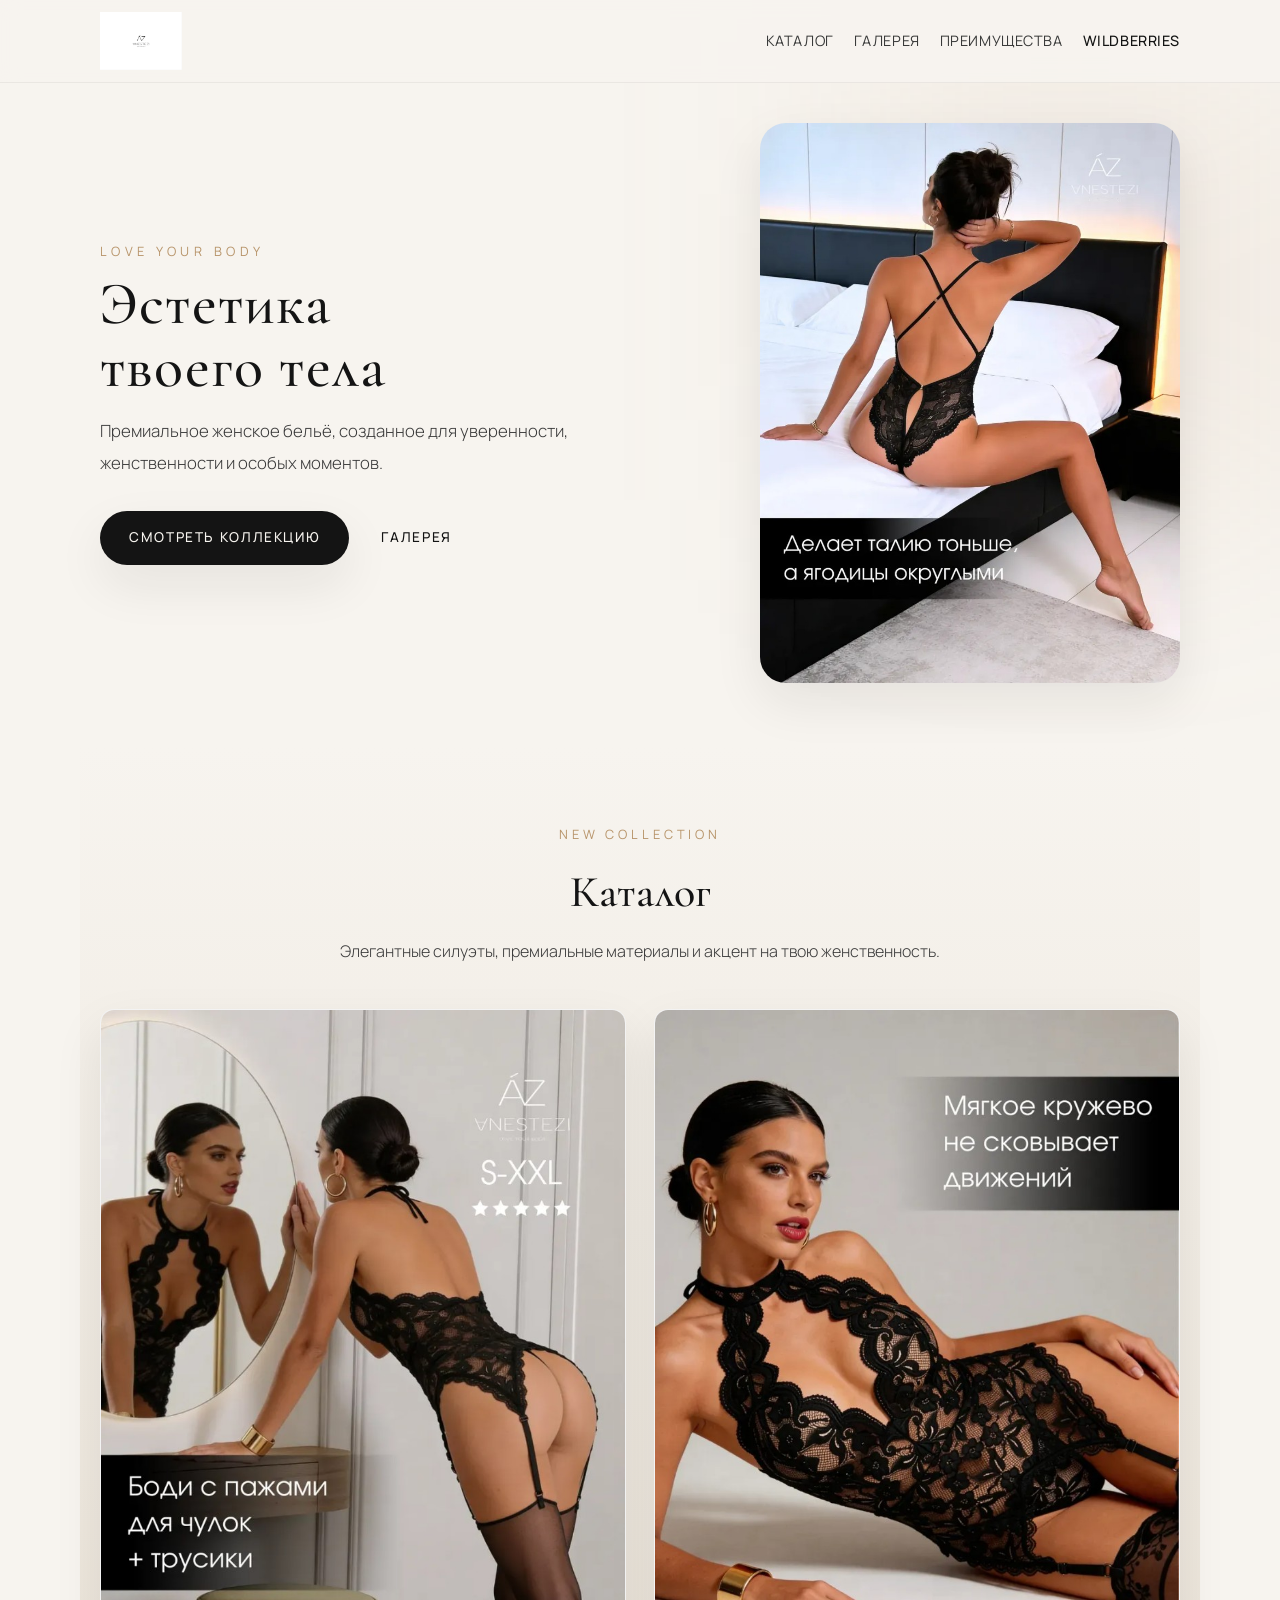
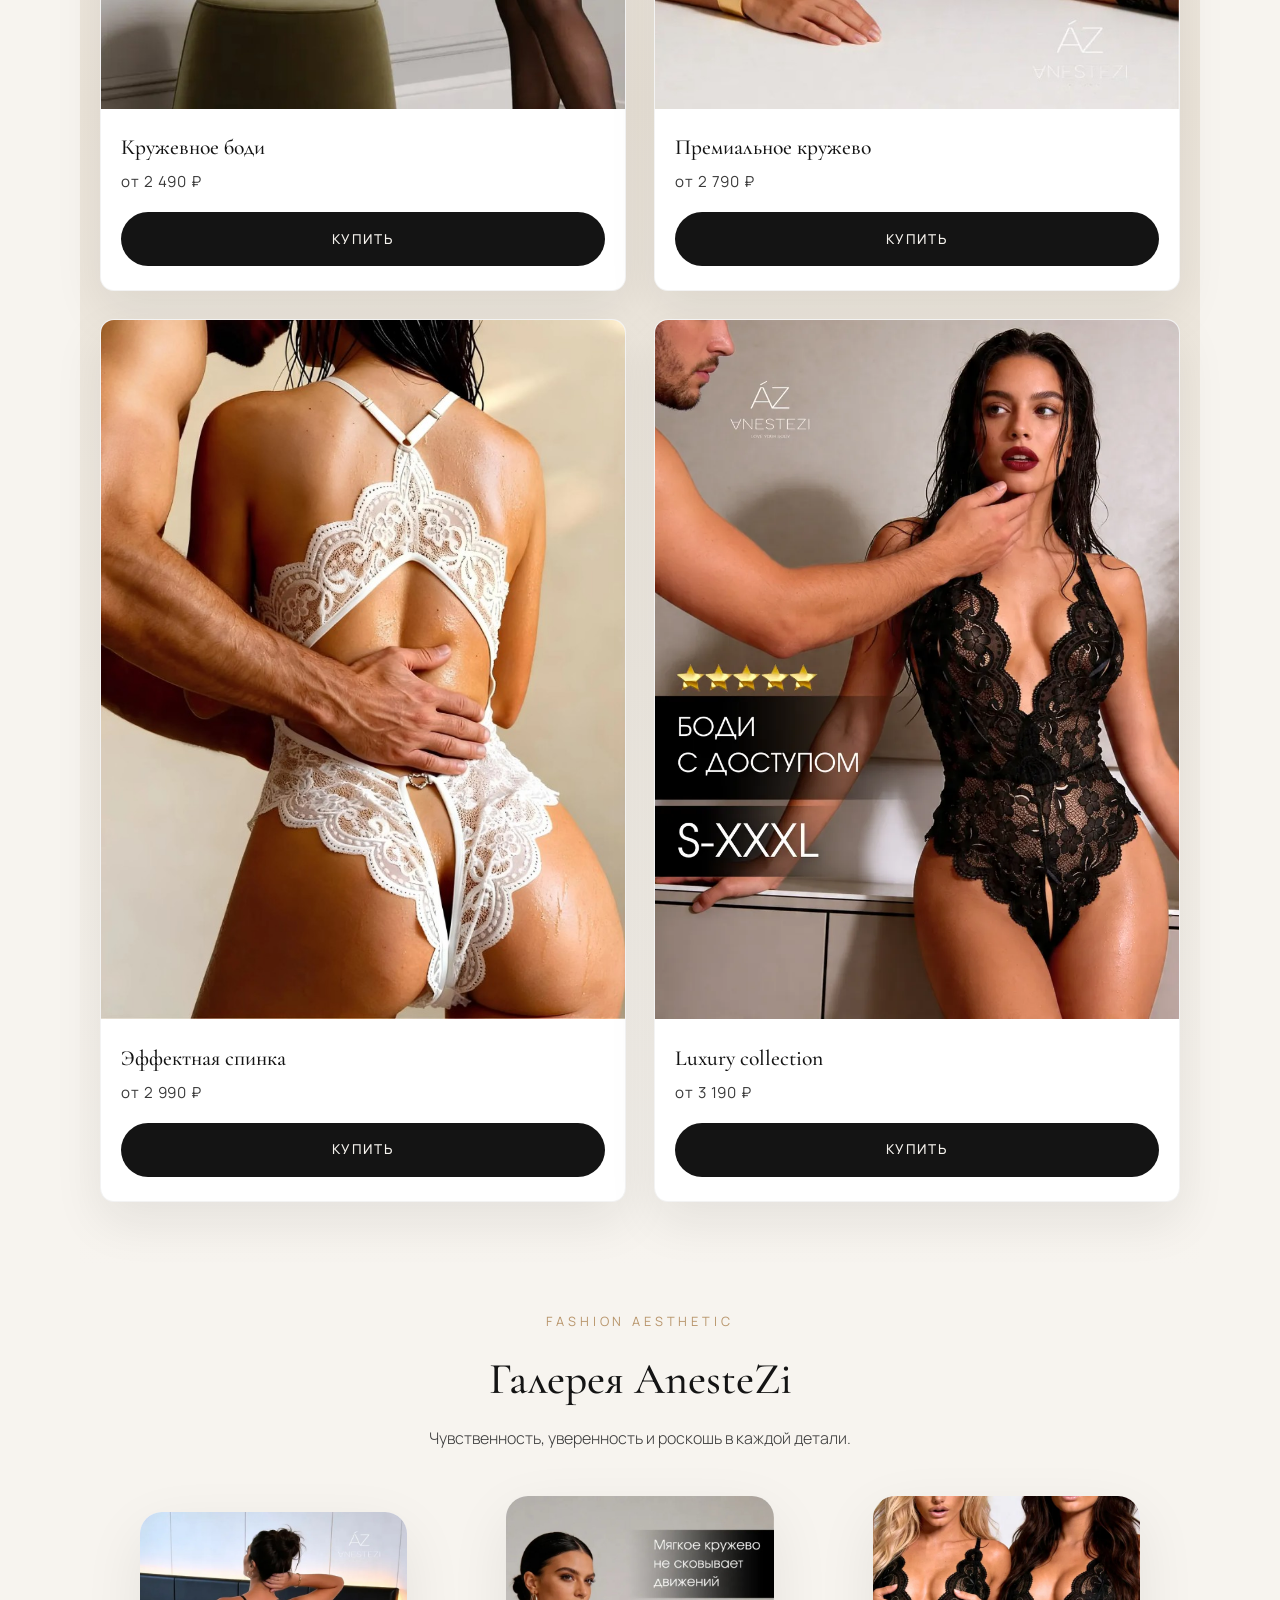
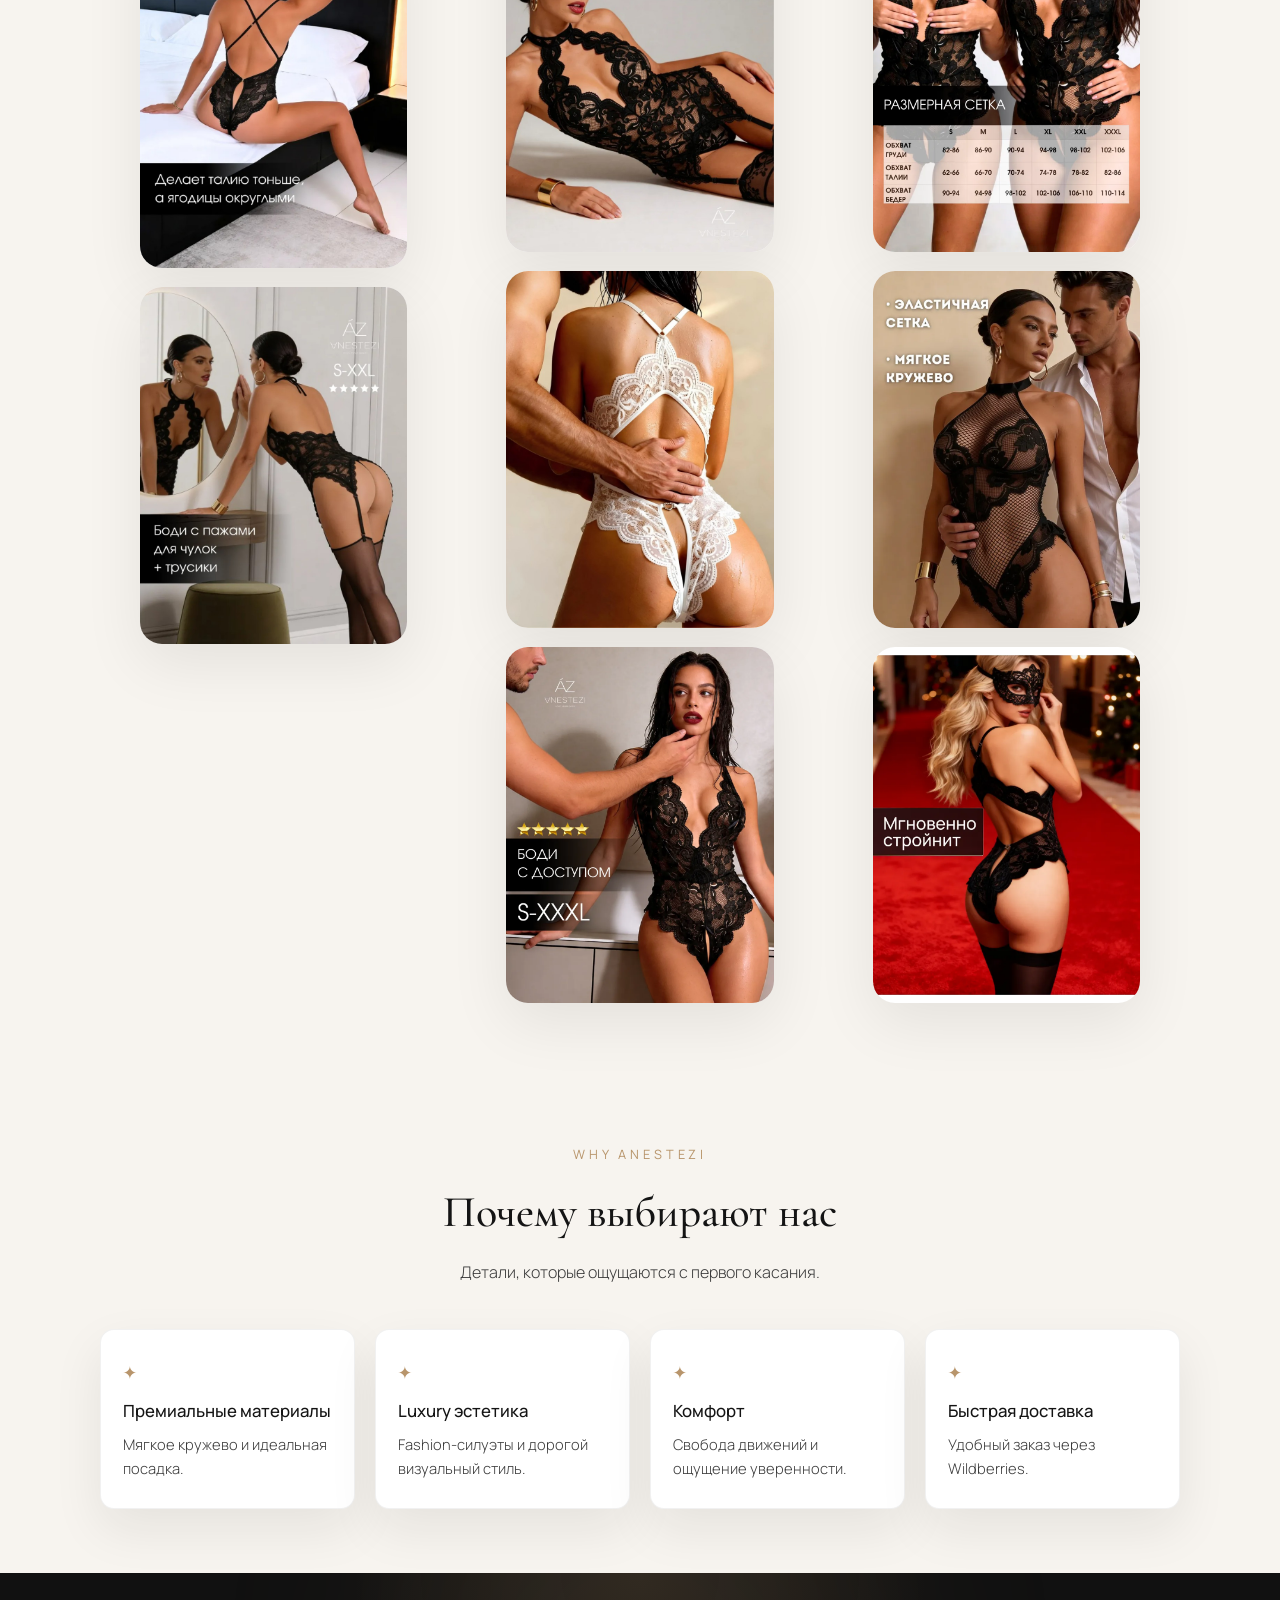
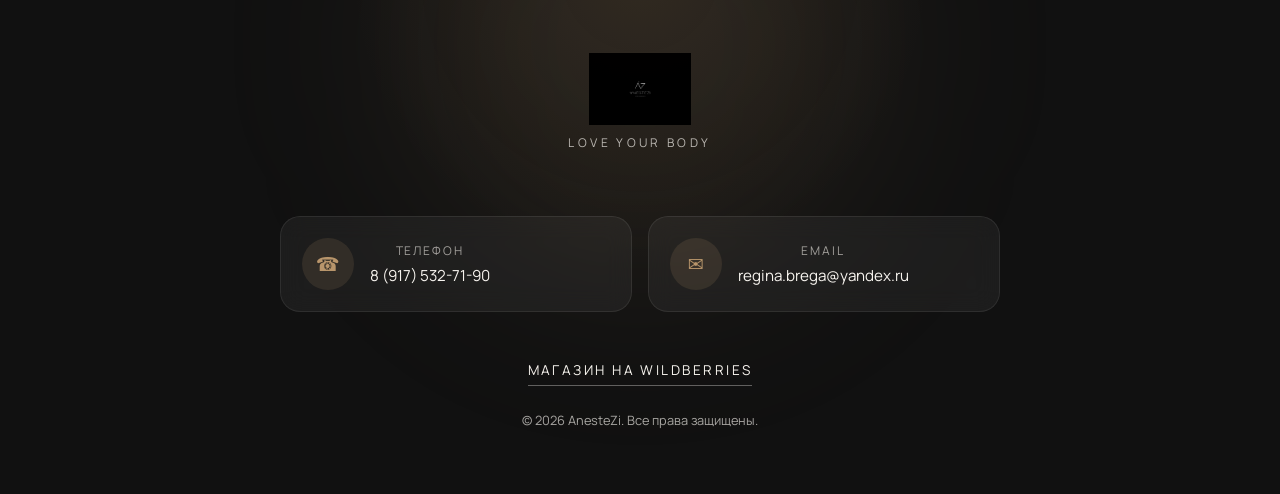
==== index.html @ 91ae2d51 "Add files via upload" ====
<!DOCTYPE html>
<html lang="ru">

<head>
  <meta charset="UTF-8" />

  <meta
    name="viewport"
    content="width=device-width, initial-scale=1.0"
  />

  <title>
    AnesteZi — премиальное женское бельё
  </title>

  <meta
    name="description"
    content="AnesteZi — эстетика женственности, роскоши и уверенности."
  />

  <!-- Google Fonts -->
  <link rel="preconnect" href="https://fonts.googleapis.com">

  <link rel="preconnect"
        href="https://fonts.gstatic.com"
        crossorigin>

  <link
    href="https://fonts.googleapis.com/css2?family=Cormorant+Garamond:wght@400;500;600&family=Manrope:wght@300;400;500;600&display=swap"
    rel="stylesheet"
  />

  <!-- CSS -->
  <link rel="stylesheet" href="styles.css" />
  <meta name="google-site-verification" content="K76FffSlLQFHOZMCDhGRUjG69hYv0dzKiNTiX5KsK5Y" />
</head>

<body>

  <!-- =========================
  HEADER
  ========================= -->

  <header class="header" id="top">

    <div class="header__inner">

      <a class="logo-link"
         href="#top"
         aria-label="AnesteZi">

        <img
          class="logo-img"
          src="images/logo.png"
          alt="AnesteZi"
          width="200"
          height="100"
        />
      </a>

      <nav class="nav">

        <a class="nav__link"
           href="#catalog">
           Каталог
        </a>

        <a class="nav__link"
           href="#gallery">
           Галерея
        </a>

        <a class="nav__link"
           href="#benefits">
           Преимущества
        </a>

        <a
          class="nav__link nav__link--accent"
          href="https://www.wildberries.ru/brands/310822604-anestezi"
          target="_blank"
        >
          Wildberries
        </a>

      </nav>

    </div>

  </header>

  <!-- =========================
  MAIN
  ========================= -->

  <main>

    <!-- =========================
    HERO
    ========================= -->

    <section class="hero">

      <div class="hero__content js-reveal">

        <p class="hero__eyebrow">
          Love your body
        </p>

        <h1 class="hero__title">
          Эстетика твоего тела
        </h1>

        <p class="hero__subtitle">
          Премиальное женское бельё,
          созданное для уверенности,
          женственности и особых моментов.
        </p>

        <div class="hero__actions">

          <a class="btn btn--primary"
             href="#catalog">
             Смотреть коллекцию
          </a>

          <a class="btn btn--outline"
             href="#gallery">
             Галерея
          </a>

        </div>

      </div>

      <figure class="hero__figure js-reveal">

        <img
          class="hero__photo"
          src="images/hero.png"
          alt="AnesteZi collection"
        />

      </figure>

    </section>

    <!-- =========================
    CATALOG
    ========================= -->

    <section class="section catalog" id="catalog">

      <div class="section__head js-reveal">

        <p class="section__eyebrow">
          New collection
        </p>

        <h2 class="section__title">
          Каталог
        </h2>

        <p class="section__lead">
          Элегантные силуэты,
          премиальные материалы
          и акцент на твою женственность.
        </p>

      </div>

      <div class="catalog__grid">

        <!-- CARD -->

        <article class="card js-reveal">

          <div class="card__image-wrap">
            <img
              class="card__image"
              src="images/product-1.png"
              alt="AnesteZi"
            />
          </div>

          <div class="card__body">

            <h3 class="card__title">
              Кружевное боди
            </h3>

            <p class="card__price">
              от 2 490 ₽
            </p>

            <a
              class="btn btn--dark btn--block"
              href="https://www.wildberries.ru/brands/310822604-anestezi"
              target="_blank"
            >
              Купить
            </a>

          </div>

        </article>

        <!-- CARD -->

        <article class="card js-reveal">

          <div class="card__image-wrap">
            <img
              class="card__image"
              src="images/product-2.png"
              alt="AnesteZi"
            />
          </div>

          <div class="card__body">

            <h3 class="card__title">
              Премиальное кружево
            </h3>

            <p class="card__price">
              от 2 790 ₽
            </p>

            <a
              class="btn btn--dark btn--block"
              href="https://www.wildberries.ru/brands/310822604-anestezi"
              target="_blank"
            >
              Купить
            </a>

          </div>

        </article>

        <!-- CARD -->

        <article class="card js-reveal">

          <div class="card__image-wrap">
            <img
              class="card__image"
              src="images/product-4.png"
              alt="AnesteZi"
            />
          </div>

          <div class="card__body">

            <h3 class="card__title">
              Эффектная спинка
            </h3>

            <p class="card__price">
              от 2 990 ₽
            </p>

            <a
              class="btn btn--dark btn--block"
              href="https://www.wildberries.ru/brands/310822604-anestezi"
              target="_blank"
            >
              Купить
            </a>

          </div>

        </article>

        <!-- CARD -->

        <article class="card js-reveal">

          <div class="card__image-wrap">
            <img
              class="card__image"
              src="images/new.webp"
              alt="AnesteZi"
            />
          </div>

          <div class="card__body">

            <h3 class="card__title">
              Luxury collection
            </h3>

            <p class="card__price">
              от 3 190 ₽
            </p>

            <a
              class="btn btn--dark btn--block"
              href="https://www.wildberries.ru/brands/310822604-anestezi"
              target="_blank"
            >
              Купить
            </a>

          </div>

        </article>

      </div>

    </section>

    <!-- =========================
    GALLERY
    ========================= -->

    <section class="section gallery" id="gallery">

      <div class="section__head js-reveal">

        <p class="section__eyebrow">
          Fashion aesthetic
        </p>

        <h2 class="section__title">
          Галерея AnesteZi
        </h2>

        <p class="section__lead">
          Чувственность, уверенность
          и роскошь в каждой детали.
        </p>

      </div>

      <div class="gallery__grid">

        <figure class="gallery__item js-reveal">
          <img src="images/hero.png" alt="">
        </figure>

        <figure class="gallery__item js-reveal">
          <img src="images/product-1.png" alt="">
        </figure>

        <figure class="gallery__item js-reveal">
          <img src="images/product-2.png" alt="">
        </figure>

        <figure class="gallery__item js-reveal">
          <img src="images/product-4.png" alt="">
        </figure>

        <figure class="gallery__item js-reveal">
          <img src="images/new.webp" alt="">
        </figure>

        <figure class="gallery__item js-reveal">
          <img src="images/3.webp" alt="">
        </figure>

        <figure class="gallery__item js-reveal">
          <img src="images/4.webp" alt="">
        </figure>

        <figure class="gallery__item js-reveal">
          <img src="images/7.webp" alt="">
        </figure>

      </div>

    </section>

    <!-- =========================
    BENEFITS
    ========================= -->

    <section class="section benefits" id="benefits">

      <div class="section__head js-reveal">

        <p class="section__eyebrow">
          Why AnesteZi
        </p>

        <h2 class="section__title">
          Почему выбирают нас
        </h2>

        <p class="section__lead">
          Детали, которые ощущаются
          с первого касания.
        </p>

      </div>

      <div class="benefits__grid">

        <div class="benefit js-reveal">

          <span class="benefit__icon">
            ✦
          </span>

          <h3 class="benefit__title">
            Премиальные материалы
          </h3>

          <p class="benefit__text">
            Мягкое кружево и идеальная посадка.
          </p>

        </div>

        <div class="benefit js-reveal">

          <span class="benefit__icon">
            ✦
          </span>

          <h3 class="benefit__title">
            Luxury эстетика
          </h3>

          <p class="benefit__text">
            Fashion-силуэты и дорогой визуальный стиль.
          </p>

        </div>

        <div class="benefit js-reveal">

          <span class="benefit__icon">
            ✦
          </span>

          <h3 class="benefit__title">
            Комфорт
          </h3>

          <p class="benefit__text">
            Свобода движений и ощущение уверенности.
          </p>

        </div>

        <div class="benefit js-reveal">

          <span class="benefit__icon">
            ✦
          </span>

          <h3 class="benefit__title">
            Быстрая доставка
          </h3>

          <p class="benefit__text">
            Удобный заказ через Wildberries.
          </p>

        </div>

      </div>

    </section>

  </main>

  <!-- =========================
  FOOTER
  ========================= -->

  <footer class="footer">

    <div class="footer__glow"></div>

    <div class="footer__inner">

      <a class="footer__logo-link"
         href="#top">

        <img
          class="footer__logo"
          src="images/logo-footer.png"
          alt="AnesteZi"
        />

      </a>

      <p class="footer__tagline">
        Love your body
      </p>

      <div class="footer__contacts">

        <!-- PHONE -->

        <div class="contact-card">

          <div class="contact-card__icon">
            ☎
          </div>

          <div class="contact-card__content">

            <span class="contact-card__label">
              Телефон
            </span>

            <a
              class="contact-card__value"
              href="tel:89175327190"
            >
              8 (917) 532-71-90
            </a>

          </div>

        </div>

        <!-- EMAIL -->

        <div class="contact-card">

          <div class="contact-card__icon">
            ✉
          </div>

          <div class="contact-card__content">

            <span class="contact-card__label">
              Email
            </span>

            <a
              class="contact-card__value"
              href="mailto:regina.brega@yandex.ru"
            >
              regina.brega@yandex.ru
            </a>

          </div>

        </div>

      </div>

      <a
        class="footer__link"
        href="https://www.wildberries.ru/brands/310822604-anestezi"
        target="_blank"
      >
        Магазин на Wildberries
      </a>

      <p class="footer__copy">
        © <span id="year"></span>
        AnesteZi.
        Все права защищены.
      </p>

    </div>

  </footer>

  <!-- JS -->
  <script src="script.js"></script>

</body>
</html>
---- styles.css ----
/* --- Базовые настройки (сброс отступов и удобные размеры) --- */
*,
*::before,
*::after {
  box-sizing: border-box;
}

html {
  scroll-behavior: smooth;
}

body {
  margin: 0;
  font-family: "Manrope", system-ui, sans-serif;
  font-weight: 400;
  color: var(--ink);
  background-color: var(--milk);
  line-height: 1.6;
}

img {
  max-width: 100%;
  height: auto;
  display: block;
}

a {
  color: inherit;
  text-decoration: none;
}

/* --- Палитра: молочный фон и глубокий чёрный --- */
:root {
  --milk: #f7f4ef;
  --milk-2: #ebe4d9;
  --ink: #141414;
  --ink-soft: #3a3a3a;
  --gold: #b8956b;
  --white: #ffffff;
  --shadow-soft: 0 20px 50px rgba(20, 20, 20, 0.08);
  --radius: 14px;
  --header-h: 76px;
}

/* --- Шапка --- */
.header {
  position: sticky;
  top: 0;
  z-index: 20;
  background: rgba(247, 244, 239, 0.92);
  backdrop-filter: blur(10px);
  border-bottom: 1px solid rgba(20, 20, 20, 0.06);
  transition: box-shadow 0.35s ease;
}

.header.is-scrolled {
  box-shadow: 0 8px 30px rgba(20, 20, 20, 0.06);
}

.header__inner {
  max-width: 1120px;
  margin: 0 auto;
  padding: 0.75rem 1.25rem;
  display: flex;
  align-items: center;
  justify-content: space-between;
  gap: 1rem;
  min-height: var(--header-h);
}

.logo-link {
  display: inline-flex;
  align-items: center;
  line-height: 0;
  transition: opacity 0.3s ease;
}

.logo-link:hover {
  opacity: 0.88;
}

.logo-img {
  height: 58px;
  width: auto;
  display: block;
}

.nav {
  display: flex;
  align-items: center;
  gap: 1.25rem;
  flex-wrap: wrap;
  justify-content: flex-end;
}

.nav__link {
  font-size: 0.9rem;
  letter-spacing: 0.04em;
  text-transform: uppercase;
  color: var(--ink-soft);
  position: relative;
  padding: 0.25rem 0;
  transition: color 0.3s ease;
}

.nav__link::after {
  content: "";
  position: absolute;
  left: 0;
  bottom: 0;
  width: 0;
  height: 1px;
  background: var(--ink);
  transition: width 0.35s ease;
}

.nav__link:hover {
  color: var(--ink);
}

.nav__link:hover::after {
  width: 100%;
}

.nav__link--accent {
  color: var(--ink);
  font-weight: 500;
}

/* --- Кнопки --- */
.btn {
  display: inline-flex;
  align-items: center;
  justify-content: center;
  padding: 0.95rem 1.75rem;
  border-radius: 999px;
  font-size: 0.85rem;
  font-weight: 500;
  letter-spacing: 0.12em;
  text-transform: uppercase;
  border: 1px solid transparent;
  cursor: pointer;
  transition: transform 0.35s ease, background 0.35s ease, color 0.35s ease, border-color 0.35s ease, box-shadow 0.35s ease;
}

.btn--primary {
  background: var(--ink);
  color: var(--milk);
  box-shadow: var(--shadow-soft);
}

.btn--primary:hover {
  transform: translateY(-2px);
  box-shadow: 0 24px 40px rgba(20, 20, 20, 0.15);
}

.btn--dark {
  background: var(--ink);
  color: var(--milk);
}

.btn--dark:hover {
  transform: translateY(-1px);
  background: #000000;
}

.btn--block {
  width: 100%;
}

/* --- Главный экран --- */
.hero {
  max-width: 1120px;
  margin: 0 auto;
  padding: 2.5rem 1.25rem 4rem;
  display: grid;
  grid-template-columns: 1fr 1fr;
  gap: 2.5rem;
  align-items: center;
}

.hero__eyebrow {
  margin: 0 0 0.75rem;
  font-size: 0.8rem;
  letter-spacing: 0.35em;
  text-transform: uppercase;
  color: var(--gold);
}

.hero__title {
  margin: 0 0 1rem;
  font-family: "Cormorant Garamond", Georgia, serif;
  font-weight: 500;
  font-size: clamp(2.5rem, 5vw, 3.75rem);
  line-height: 1.05;
  letter-spacing: 0.02em;
}

.hero__subtitle {
  margin: 0 0 2rem;
  max-width: 34rem;
  color: var(--ink-soft);
  font-size: 1.05rem;
  font-weight: 300;
}

.hero__figure {
  margin: 0;
  justify-self: end;
  width: 100%;
  max-width: 420px;
}

.hero__photo {
  width: 100%;
  border-radius: var(--radius);
  box-shadow: var(--shadow-soft);
  object-fit: cover;
  aspect-ratio: 3 / 4;
  animation: floatPhoto 8s ease-in-out infinite;
}

@keyframes floatPhoto {
  0%,
  100% {
    transform: translateY(0);
  }
  50% {
    transform: translateY(-10px);
  }
}

/* --- Секции --- */
.section {
  max-width: 1120px;
  margin: 0 auto;
  padding: 4rem 1.25rem;
}

.section__head {
  text-align: center;
  max-width: 640px;
  margin: 0 auto 2.75rem;
}

.section__title {
  margin: 0 0 0.75rem;
  font-family: "Cormorant Garamond", Georgia, serif;
  font-weight: 500;
  font-size: clamp(2rem, 4vw, 2.75rem);
}

.section__lead {
  margin: 0;
  color: var(--ink-soft);
  font-weight: 300;
}

.catalog {
  background: linear-gradient(180deg, var(--milk) 0%, var(--milk-2) 45%, var(--milk) 100%);
}

/* --- Каталог: сетка карточек --- */
.catalog__grid {
  display: grid;
  grid-template-columns: repeat(2, 1fr);
  gap: 1.75rem;
}

.card {
  background: var(--white);
  border-radius: var(--radius);
  overflow: hidden;
  box-shadow: var(--shadow-soft);
  border: 1px solid rgba(20, 20, 20, 0.05);
  transition: transform 0.4s ease, box-shadow 0.4s ease;
}

.card:hover {
  transform: translateY(-6px);
  box-shadow: 0 28px 60px rgba(20, 20, 20, 0.12);
}

.card__image-wrap {
  overflow: hidden;
  background: var(--milk-2);
}

.card__image {
  width: 100%;
  aspect-ratio: 3 / 4;
  object-fit: cover;
  transition: transform 0.6s ease;
}

.card:hover .card__image {
  transform: scale(1.04);
}

.card__body {
  padding: 1.35rem 1.25rem 1.5rem;
}

.card__title {
  margin: 0 0 0.35rem;
  font-family: "Cormorant Garamond", Georgia, serif;
  font-size: 1.35rem;
  font-weight: 500;
}

.card__price {
  margin: 0 0 1.1rem;
  font-size: 0.95rem;
  letter-spacing: 0.06em;
  color: var(--ink-soft);
}

/* --- Преимущества --- */
.benefits__grid {
  display: grid;
  grid-template-columns: repeat(4, 1fr);
  gap: 1.25rem;
}

.benefit {
  padding: 1.75rem 1.35rem;
  border-radius: var(--radius);
  background: var(--white);
  border: 1px solid rgba(20, 20, 20, 0.06);
  box-shadow: var(--shadow-soft);
  transition: border-color 0.35s ease, transform 0.35s ease;
}

.benefit:hover {
  border-color: rgba(184, 149, 107, 0.45);
  transform: translateY(-4px);
}

.benefit__icon {
  display: block;
  font-size: 1.1rem;
  color: var(--gold);
  margin-bottom: 0.75rem;
}

.benefit__title {
  margin: 0 0 0.5rem;
  font-size: 1.05rem;
  font-weight: 500;
}

.benefit__text {
  margin: 0;
  font-size: 0.92rem;
  color: var(--ink-soft);
  font-weight: 300;
}

/* --- Подвал --- */
.footer {
  background: var(--ink);
  color: var(--milk);
  padding: 3rem 1.25rem;
  text-align: center;
}

.footer__inner {
  max-width: 720px;
  margin: 0 auto;
  display: flex;
  flex-direction: column;
  align-items: center;
  gap: 1rem;
}

.footer__logo-link {
  display: inline-block;
  line-height: 0;
  transition: opacity 0.3s ease;
}

.footer__logo-link:hover {
  opacity: 0.9;
}

.footer__logo {
  height: 72px;
  width: auto;
  display: block;
  opacity: 0.98;
}

.footer__link {
  font-size: 0.85rem;
  letter-spacing: 0.18em;
  text-transform: uppercase;
  border-bottom: 1px solid rgba(247, 244, 239, 0.35);
  padding-bottom: 0.2rem;
  transition: color 0.3s ease, border-color 0.3s ease;
}

.footer__link:hover {
  color: var(--gold);
  border-color: var(--gold);
}

.footer__copy {
  margin: 0.5rem 0 0;
  font-size: 0.8rem;
  opacity: 0.65;
}

/* --- Плавное появление при прокрутке (класс добавляет JavaScript) --- */
.js-reveal {
  opacity: 0;
  transform: translateY(28px);
  transition: opacity 0.7s ease, transform 0.7s ease;
}

.js-reveal.is-visible {
  opacity: 1;
  transform: translateY(0);
}

/* Небольшая задержка для карточек в одной сетке */
.card:nth-child(2).js-reveal {
  transition-delay: 0.08s;
}

.card:nth-child(3).js-reveal {
  transition-delay: 0.16s;
}

.card:nth-child(4).js-reveal {
  transition-delay: 0.24s;
}

.benefit:nth-child(2).js-reveal {
  transition-delay: 0.06s;
}

.benefit:nth-child(3).js-reveal {
  transition-delay: 0.12s;
}

.benefit:nth-child(4).js-reveal {
  transition-delay: 0.18s;
}

/* --- Адаптив: планшеты и телефоны --- */
@media (max-width: 900px) {
  .hero {
    grid-template-columns: 1fr;
    text-align: center;
  }

  .hero__content {
    order: 1;
  }

  .hero__figure {
    order: 0;
    justify-self: center;
    max-width: 360px;
  }

  .hero__subtitle {
    margin-left: auto;
    margin-right: auto;
  }

  .benefits__grid {
    grid-template-columns: repeat(2, 1fr);
  }
}

@media (max-width: 640px) {
  .header__inner {
    flex-direction: column;
    align-items: center;
  }

  .nav {
    justify-content: center;
  }

  .catalog__grid {
    grid-template-columns: 1fr;
  }

  .benefits__grid {
    grid-template-columns: 1fr;
  }

  .hero {
    padding-top: 1.5rem;
  }
}
/* =========================
GALLERY
========================= */

.section__eyebrow {
  margin-bottom: 0.8rem;
  letter-spacing: 0.3em;
  text-transform: uppercase;
  color: var(--gold);
  font-size: 0.8rem;
}

.gallery {
  padding-top: 2rem;
}

.gallery__grid {
  columns: 3 260px;
  column-gap: 1.2rem;
}

.gallery__item {
  position: relative;
  overflow: hidden;
  border-radius: 22px;
  margin-bottom: 1.2rem;
  break-inside: avoid;
  background: #fff;
  box-shadow: 0 20px 60px rgba(0,0,0,0.08);
}

.gallery__item img {
  width: 100%;
  display: block;
  transition:
    transform 0.8s ease,
    filter 0.8s ease;
}

.gallery__item:hover img {
  transform: scale(1.04);
  filter: brightness(1.03);
}

.gallery__item::after {
  content: "";
  position: absolute;
  inset: 0;
  background:
    linear-gradient(
      to top,
      rgba(0,0,0,0.22),
      transparent 45%
    );
  opacity: 0;
  transition: opacity 0.5s ease;
}

.gallery__item:hover::after {
  opacity: 1;
}

/* =========================
LUXURY FOOTER
========================= */

.footer {
  position: relative;
  overflow: hidden;
  background:
    radial-gradient(
      circle at top,
      rgba(184,149,107,0.12),
      transparent 35%
    ),
    #111;
  padding: 5rem 1.25rem 4rem;
}

.footer__glow {
  position: absolute;
  width: 500px;
  height: 500px;
  border-radius: 50%;
  background: rgba(184,149,107,0.08);
  filter: blur(90px);
  top: -180px;
  left: 50%;
  transform: translateX(-50%);
}

.footer__tagline {
  margin: -0.5rem 0 1rem;
  letter-spacing: 0.28em;
  text-transform: uppercase;
  font-size: 0.75rem;
  opacity: 0.7;
}

.footer__contacts {
  width: 100%;
  display: grid;
  grid-template-columns: repeat(2,1fr);
  gap: 1rem;
  margin: 2rem 0;
}

.contact-card {
  display: flex;
  align-items: center;
  gap: 1rem;

  padding: 1.3rem;

  border-radius: 20px;

  background:
    rgba(255,255,255,0.05);

  border:
    1px solid rgba(255,255,255,0.08);

  backdrop-filter: blur(12px);

  transition:
    transform 0.35s ease,
    border-color 0.35s ease,
    background 0.35s ease;
}

.contact-card:hover {
  transform: translateY(-5px);

  border-color:
    rgba(184,149,107,0.45);

  background:
    rgba(255,255,255,0.07);
}

.contact-card__icon {
  width: 52px;
  height: 52px;

  border-radius: 50%;

  display: flex;
  align-items: center;
  justify-content: center;

  background:
    rgba(184,149,107,0.14);

  color: var(--gold);

  font-size: 1.2rem;

  flex-shrink: 0;
}

.contact-card__content {
  display: flex;
  flex-direction: column;
}

.contact-card__label {
  font-size: 0.75rem;
  text-transform: uppercase;
  letter-spacing: 0.16em;
  opacity: 0.6;
  margin-bottom: 0.25rem;
}

.contact-card__value {
  font-size: 0.95rem;
  transition: color 0.3s ease;
}

.contact-card__value:hover {
  color: var(--gold);
}

/* =========================
PREMIUM CARD EFFECT
========================= */

.card {
  position: relative;
}

.card::before {
  content: "";
  position: absolute;
  inset: 0;

  background:
    linear-gradient(
      145deg,
      rgba(255,255,255,0.3),
      transparent 40%
    );

  opacity: 0;
  transition: opacity 0.5s ease;
  pointer-events: none;
}

.card:hover::before {
  opacity: 1;
}

/* =========================
HERO UPGRADE
========================= */

.hero__title {
  text-wrap: balance;
}

.hero__subtitle {
  line-height: 1.9;
}

.hero__photo {
  border-radius: 26px;
}

.hero::before {
  content: "";

  position: absolute;

  width: 420px;
  height: 420px;

  background:
    rgba(184,149,107,0.12);

  filter: blur(120px);

  right: 0;
  top: 80px;

  z-index: -1;
}

/* =========================
MOBILE
========================= */

@media (max-width: 700px) {

  .footer__contacts {
    grid-template-columns: 1fr;
  }

  .gallery__grid {
    columns: 2 140px;
  }

}

@media (max-width: 520px) {

  .gallery__grid {
    columns: 1;
  }

}
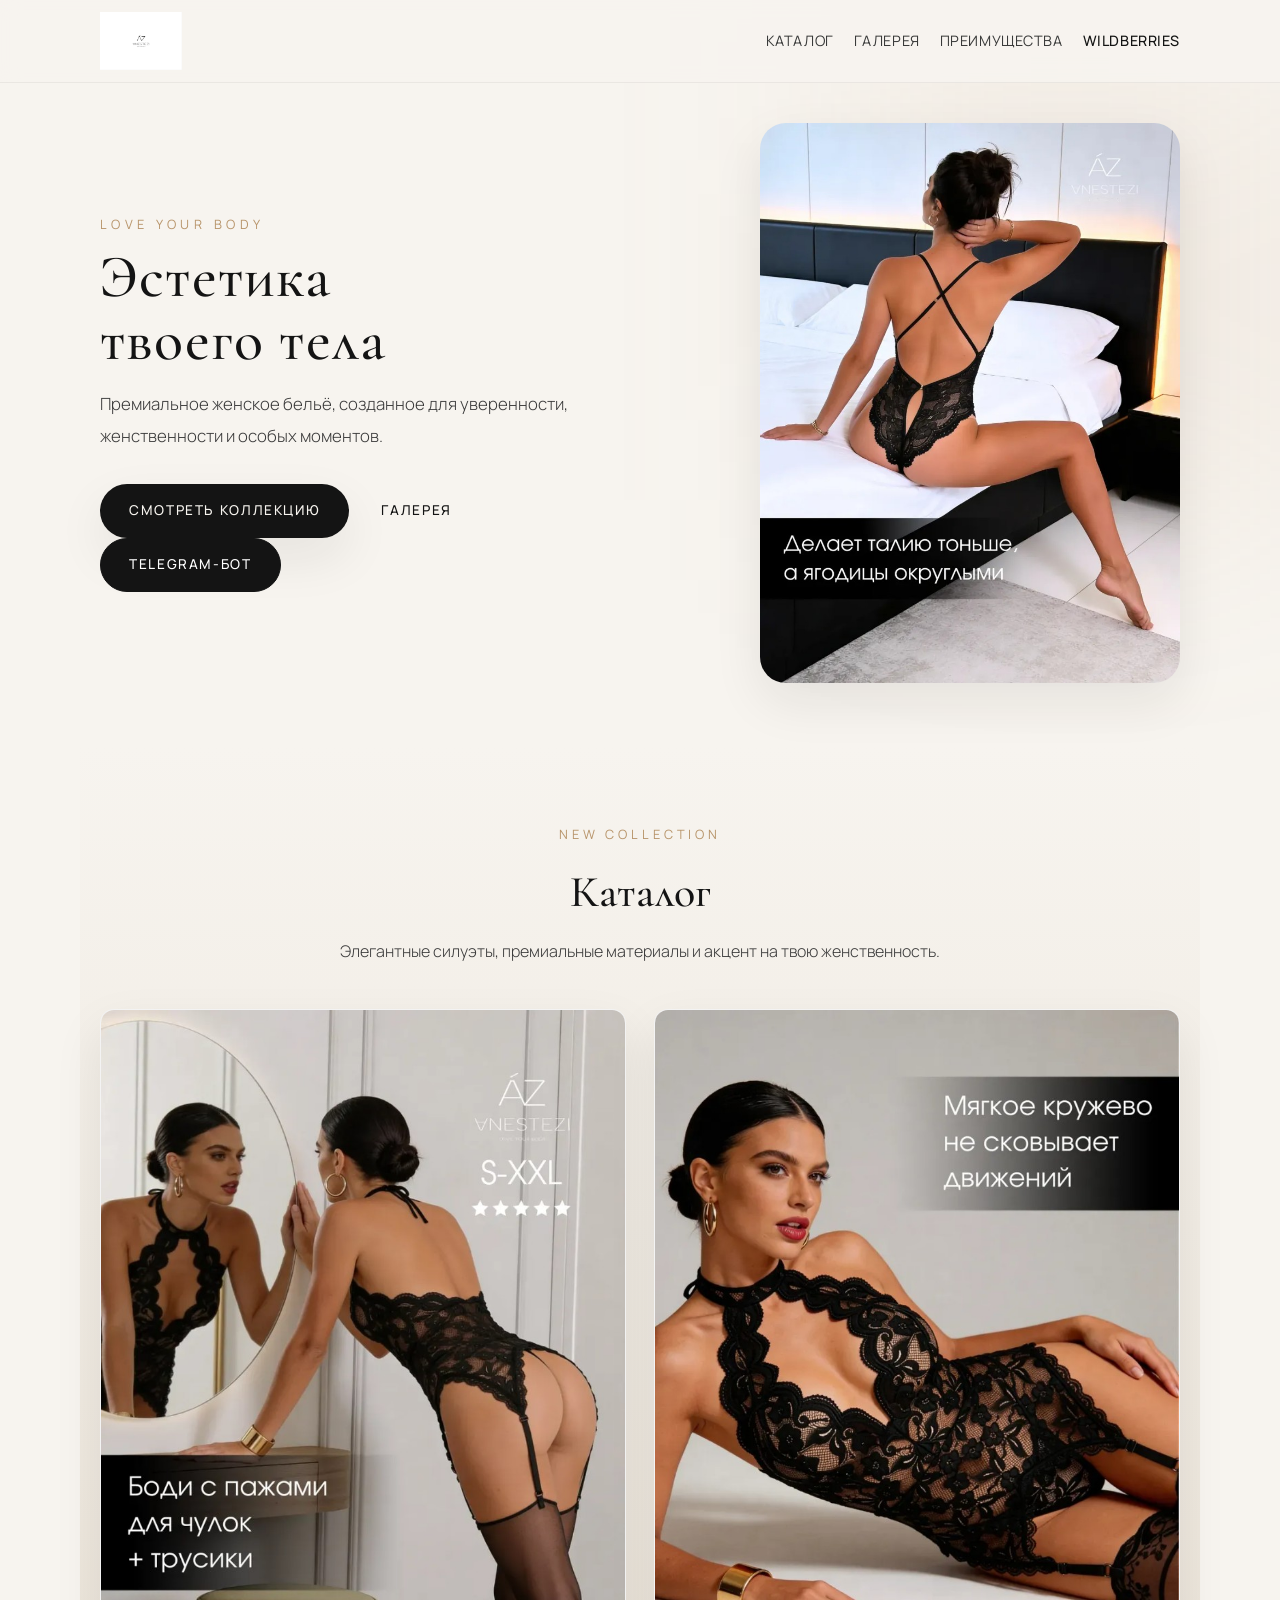
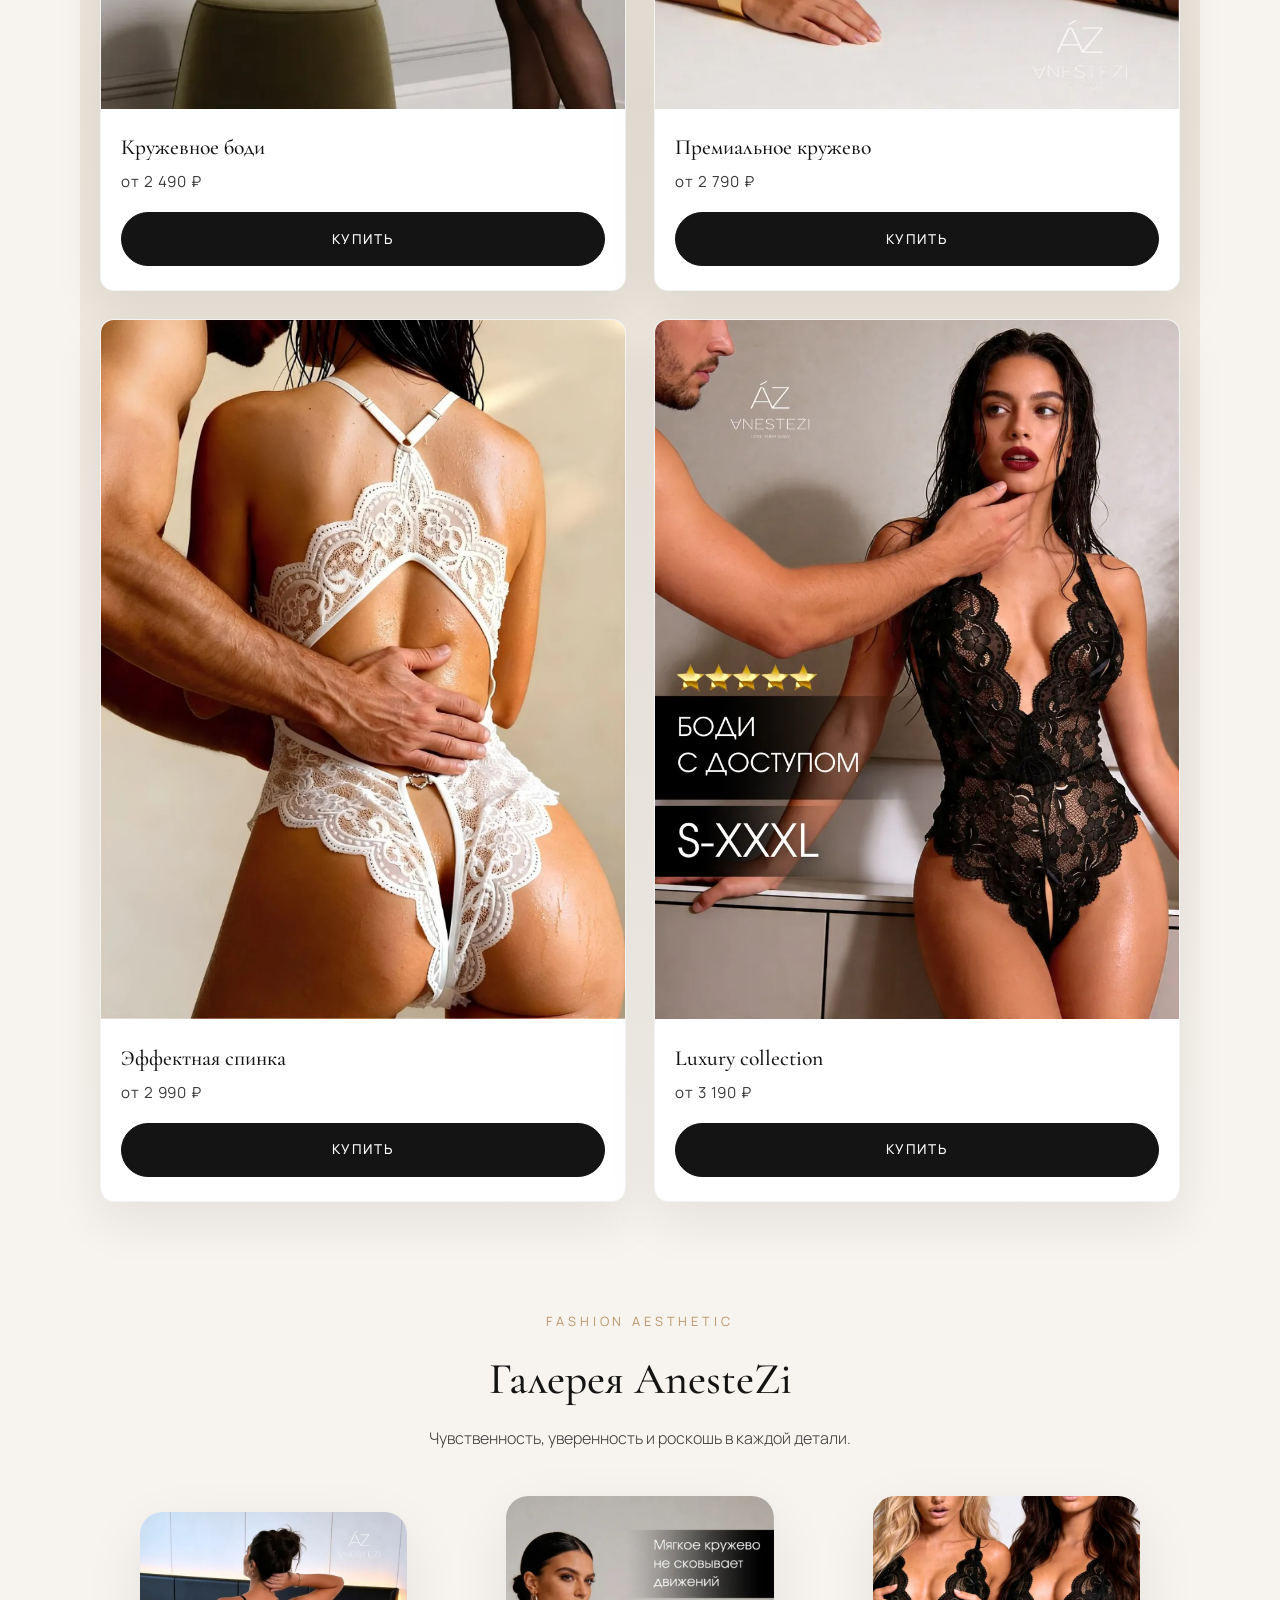
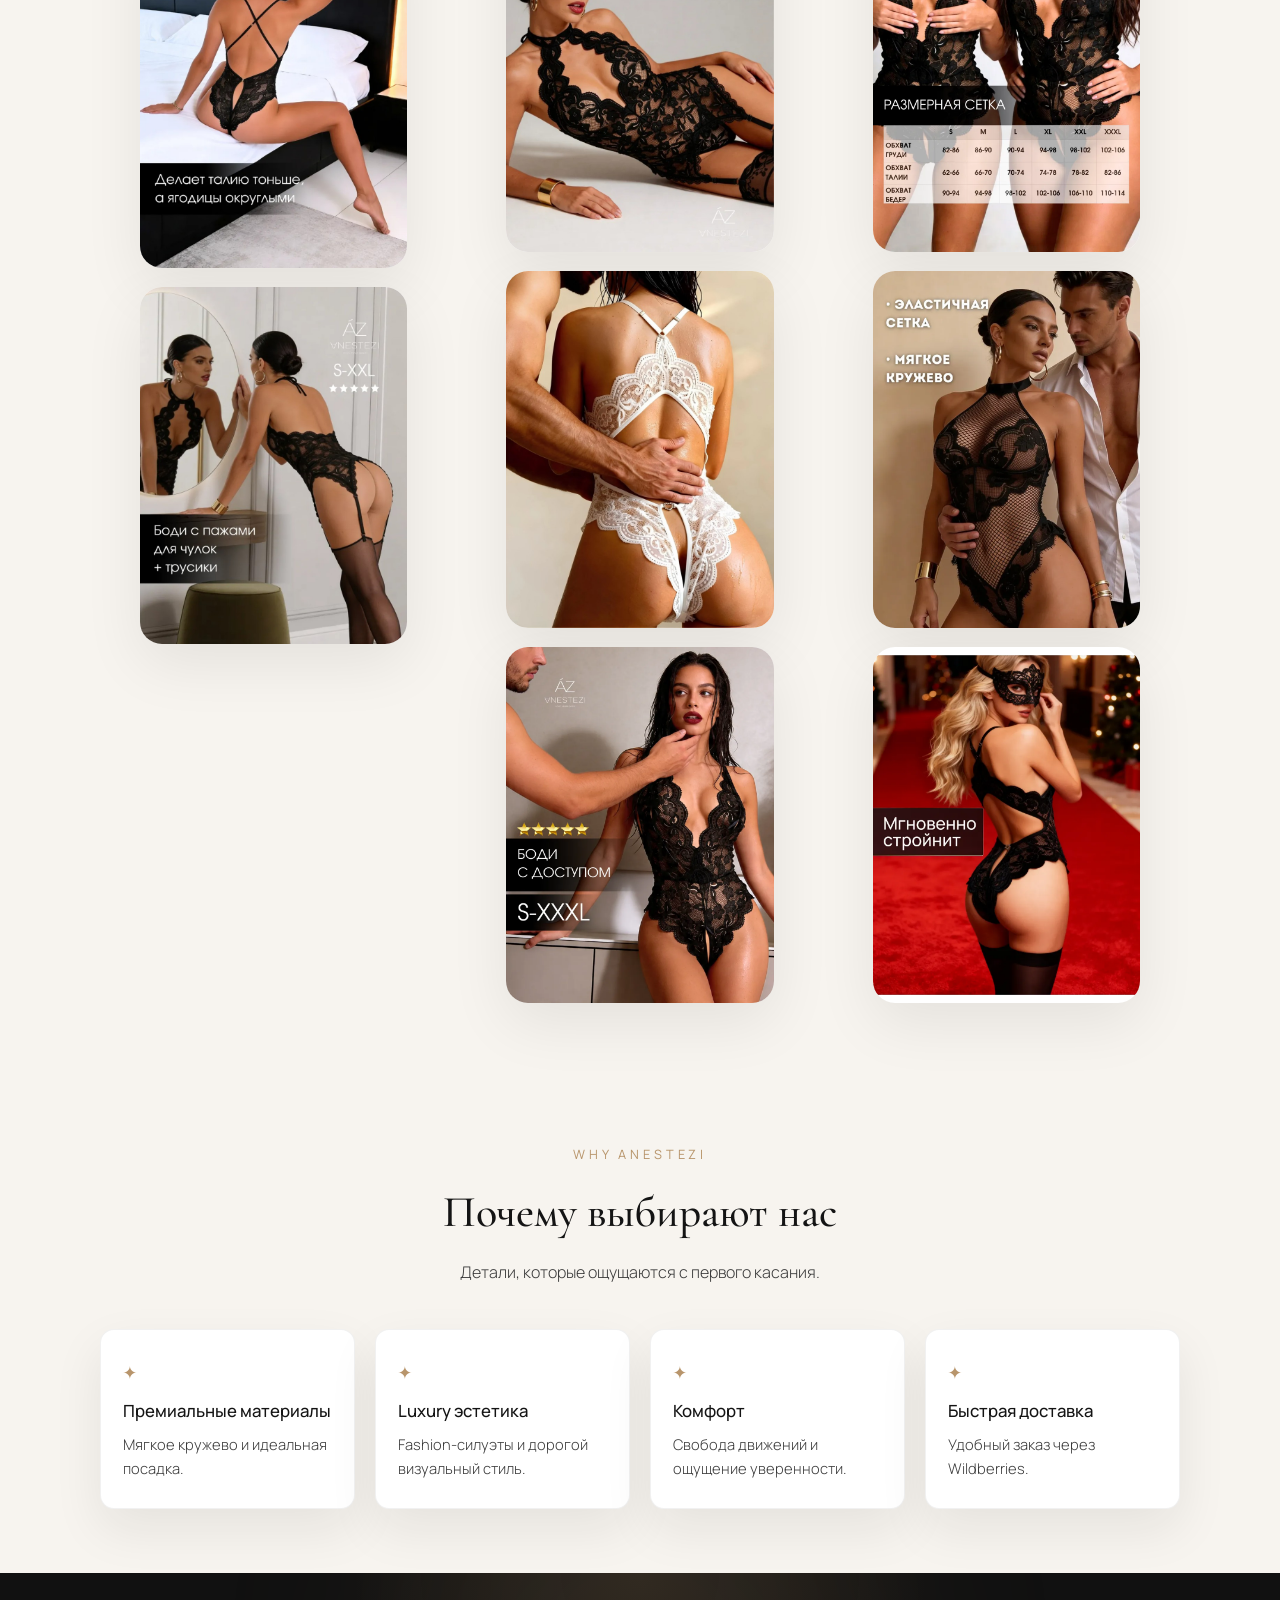
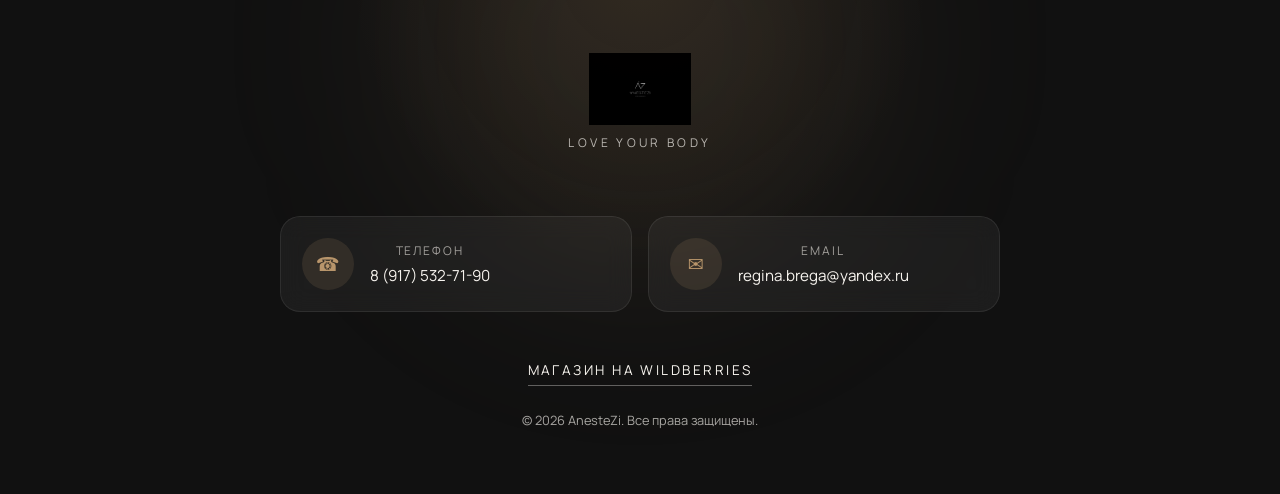
==== commit e710aa23: "Add files via upload" ====
--- a/index.html
+++ b/index.html
@@ -123,12 +123,18 @@
              href="#catalog">
              Смотреть коллекцию
           </a>
-
+        
           <a class="btn btn--outline"
              href="#gallery">
              Галерея
           </a>
-
+        
+          <a class="btn btn--dark"
+             href="https://t.me/anestezi_official_bot"
+             target="_blank">
+             Telegram-бот
+          </a>
+        
         </div>
 
       </div>
--- a/styles.css
+++ b/styles.css
@@ -764,4 +764,16 @@
     columns: 1;
   }
 
+}
+.btn--dark {
+  background: #141414;
+  color: #ffffff;
+  border: 1px solid #141414;
+  transition: all 0.3s ease;
+}
+
+.btn--dark:hover {
+  background: transparent;
+  color: #141414;
+  transform: translateY(-2px);
 }
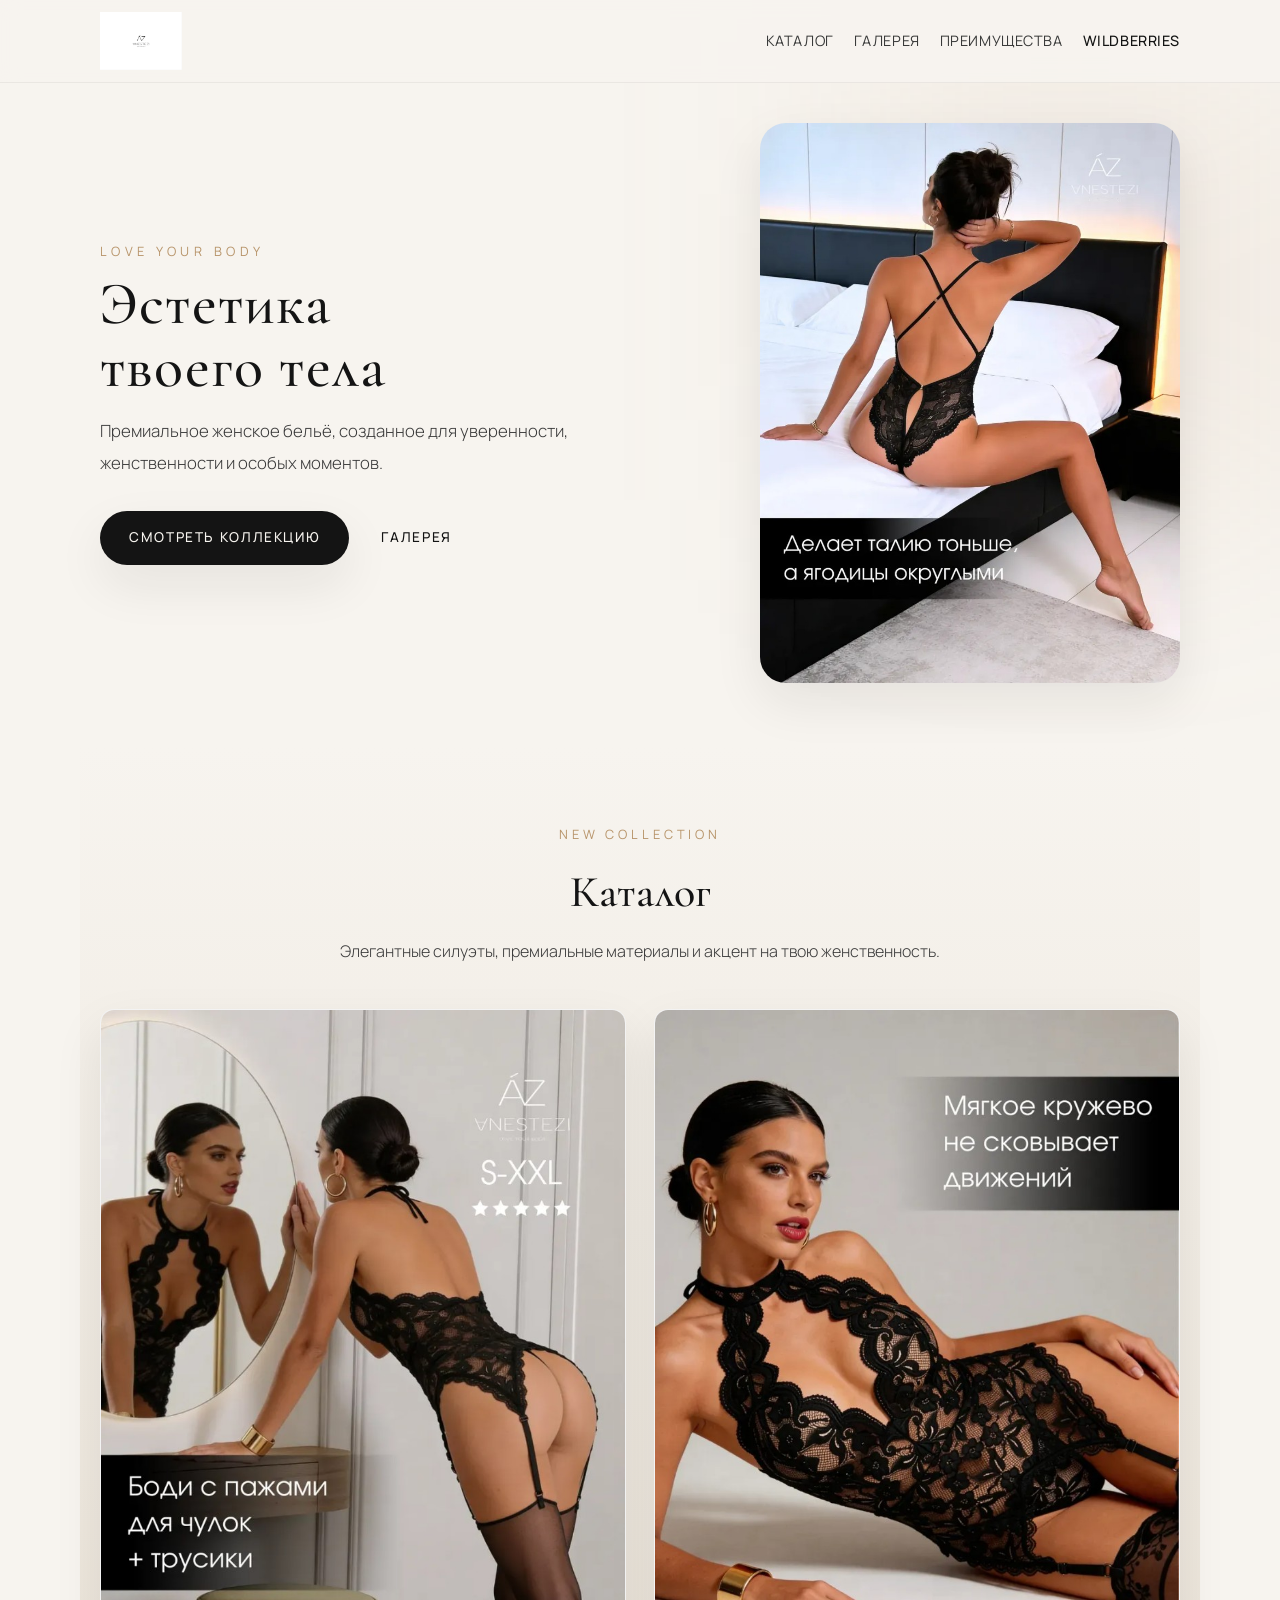
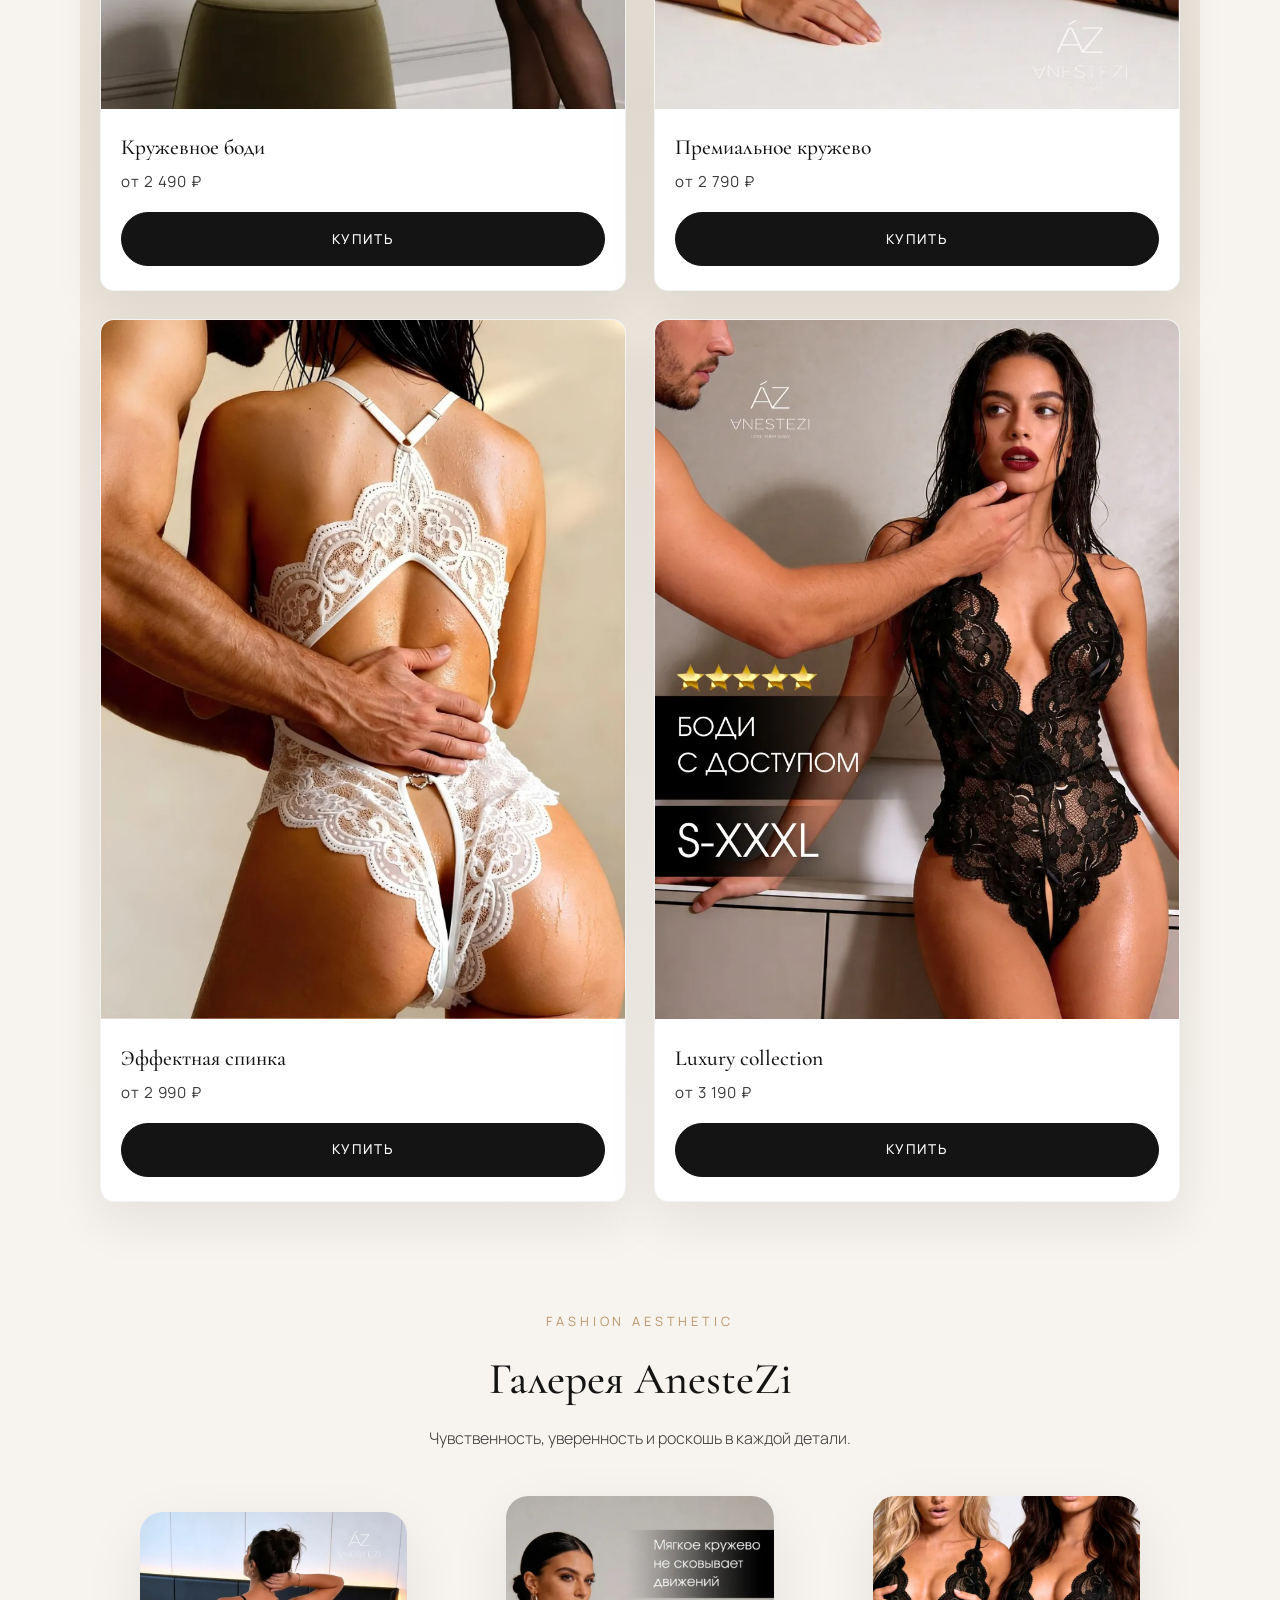
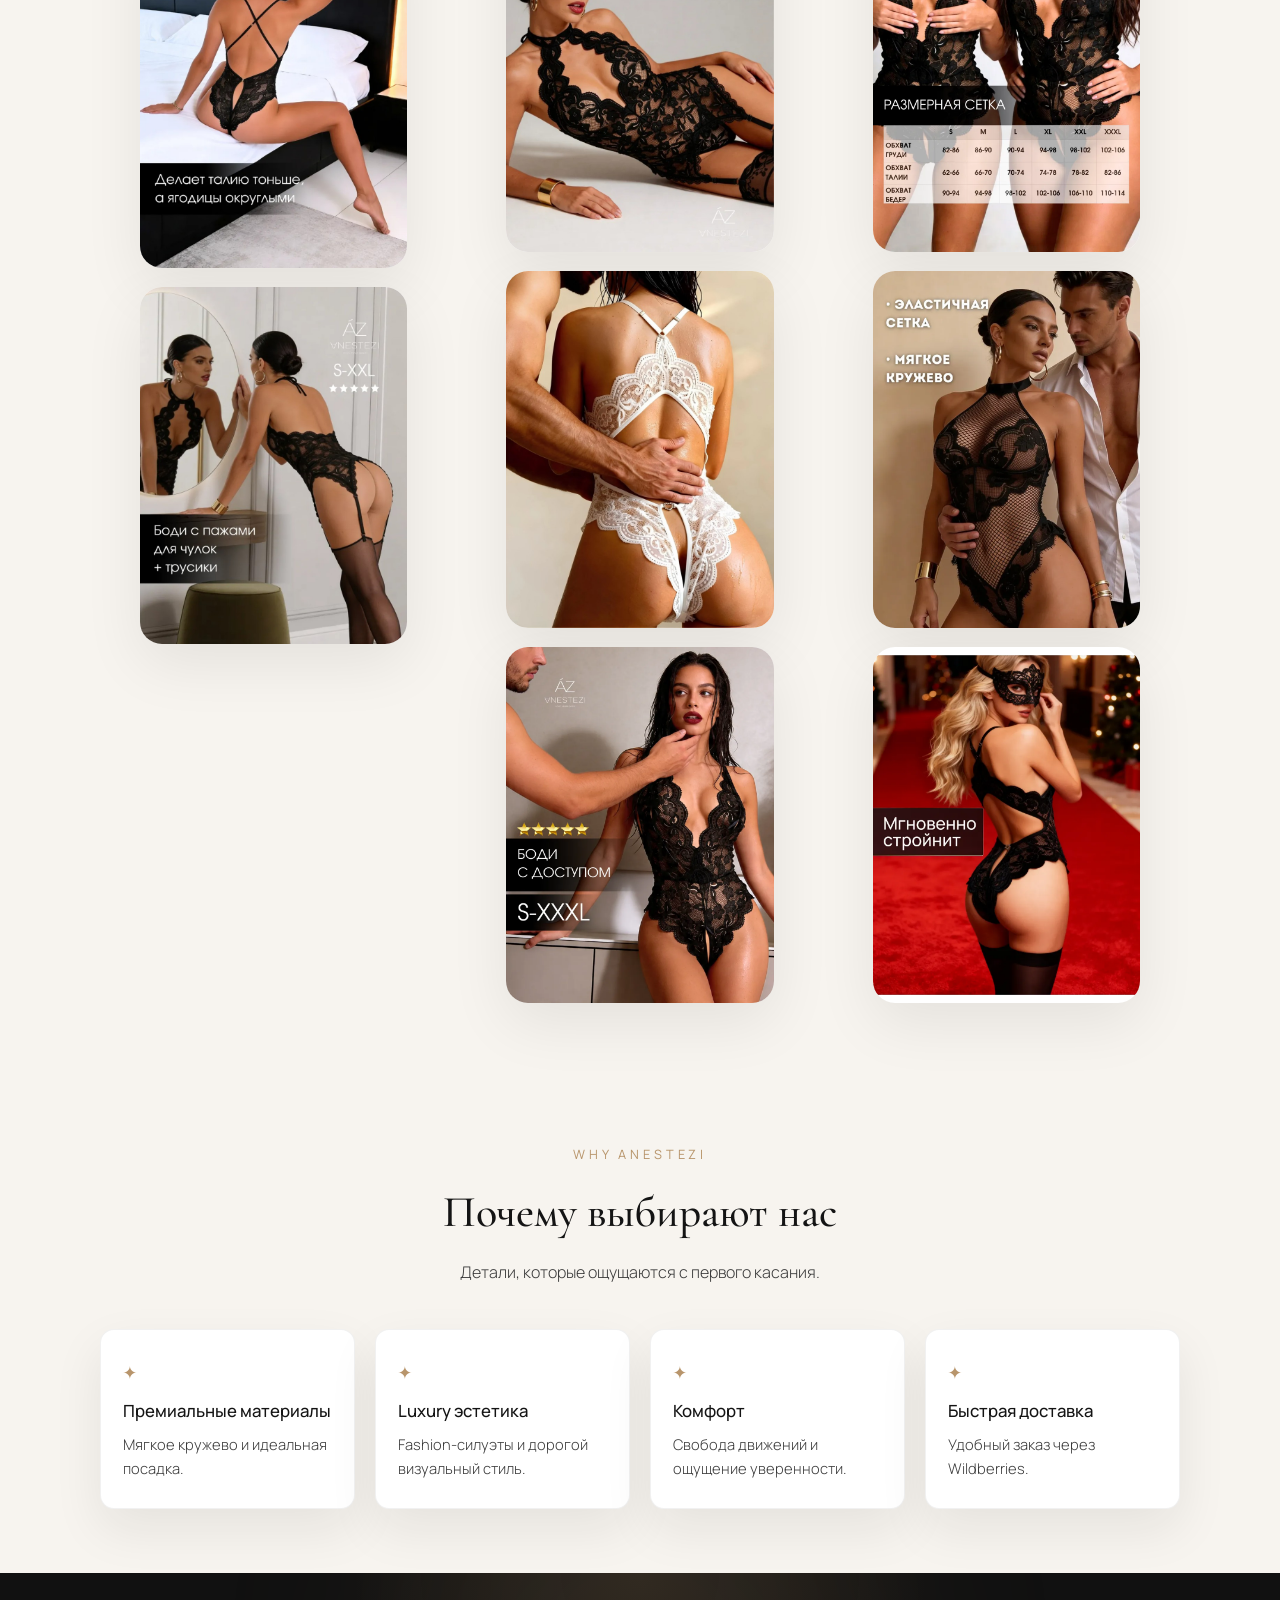
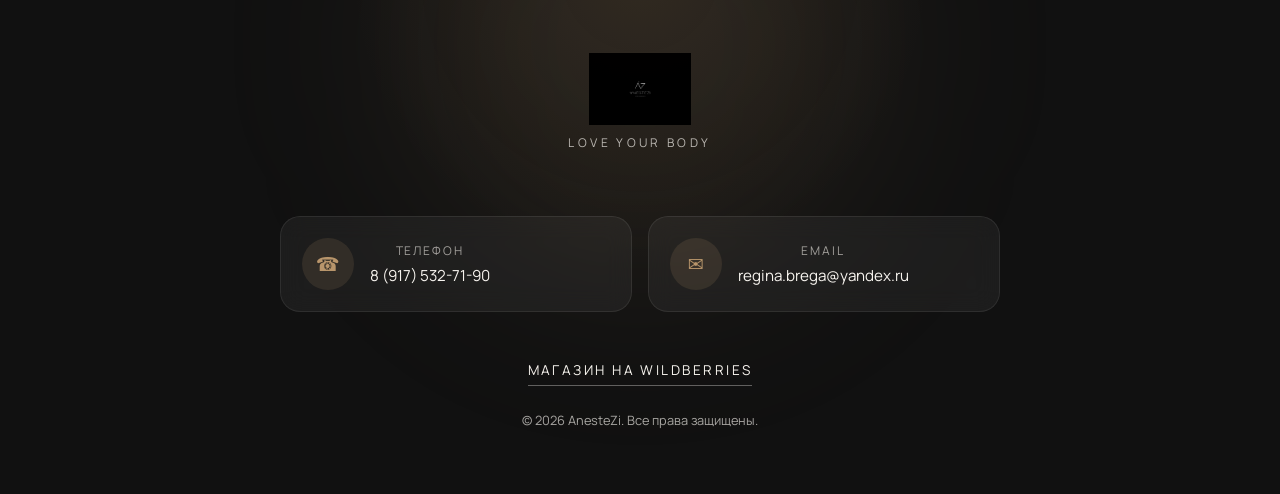
==== commit 0bcc130f: "Add files via upload" ====
--- a/index.html
+++ b/index.html
@@ -128,13 +128,7 @@
              href="#gallery">
              Галерея
           </a>
-        
-          <a class="btn btn--dark"
-             href="https://t.me/anestezi_official_bot"
-             target="_blank">
-             Telegram-бот
-          </a>
-        
+
         </div>
 
       </div>
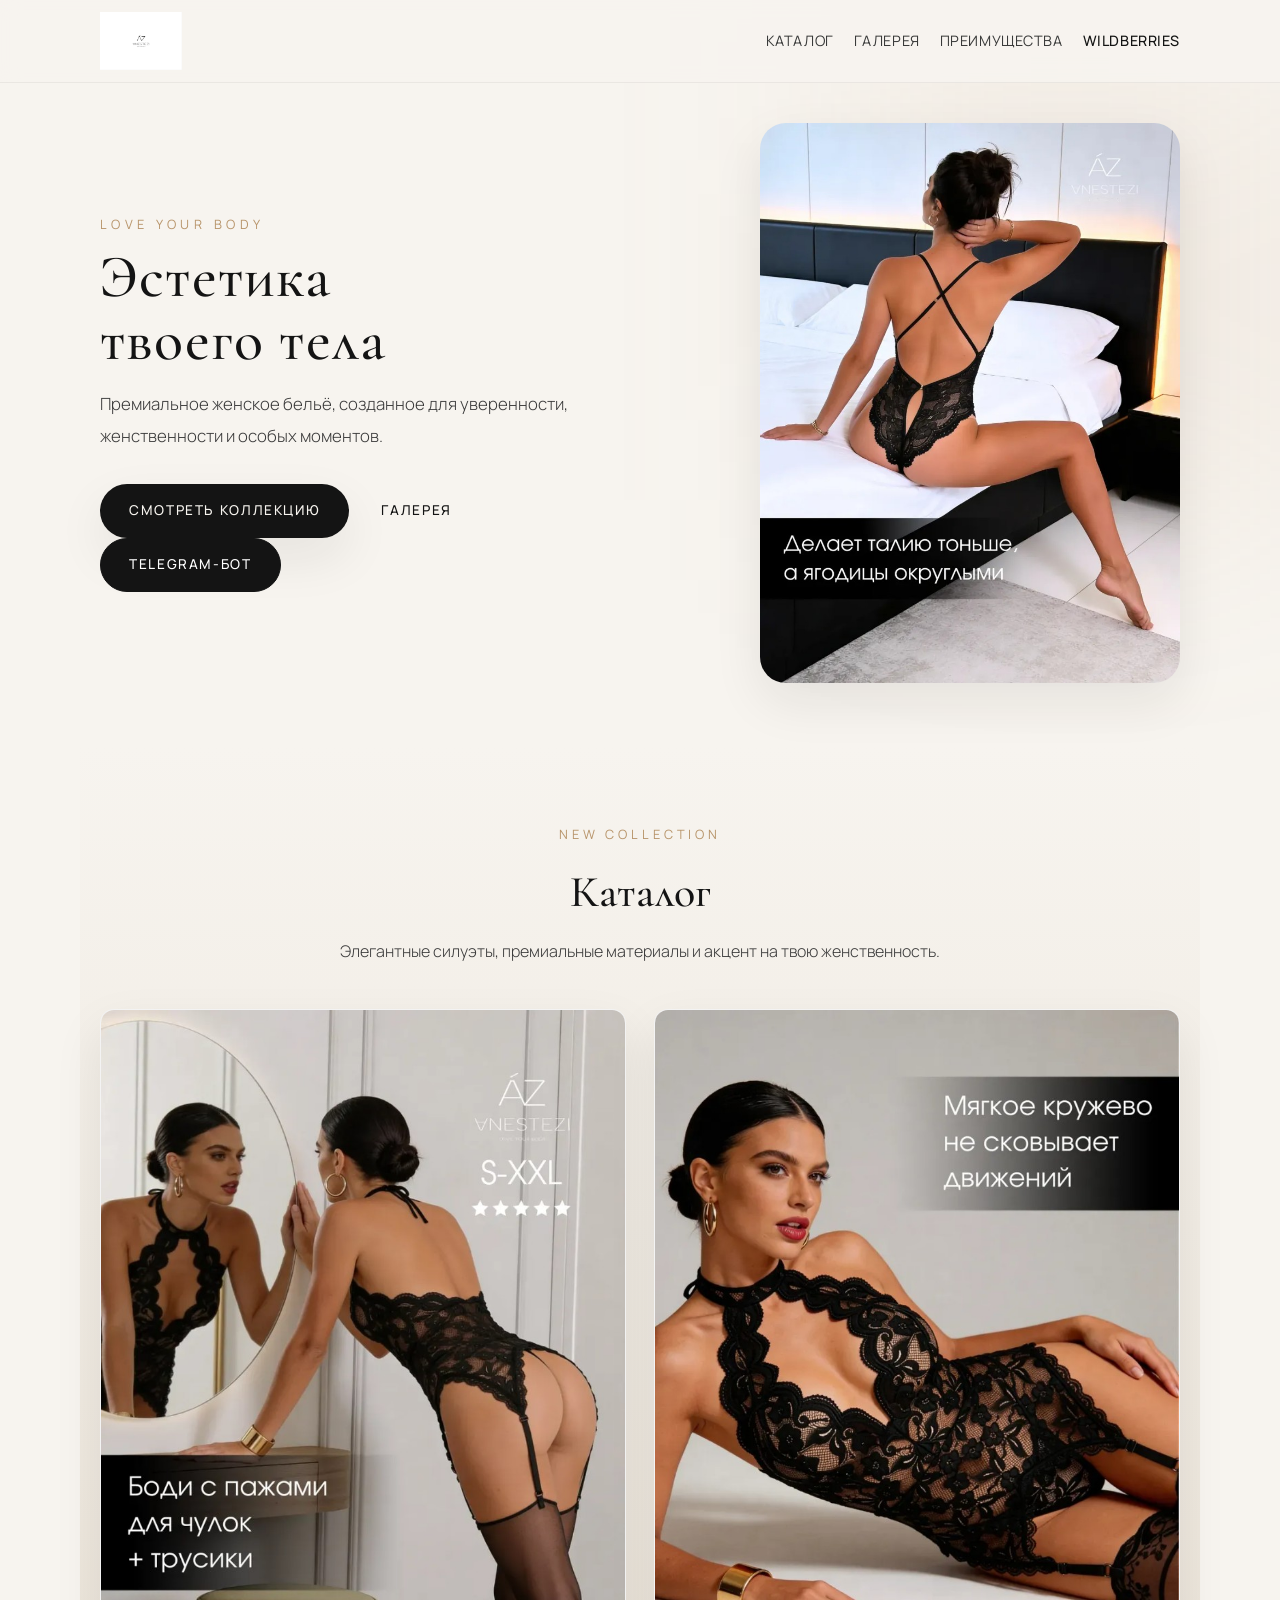
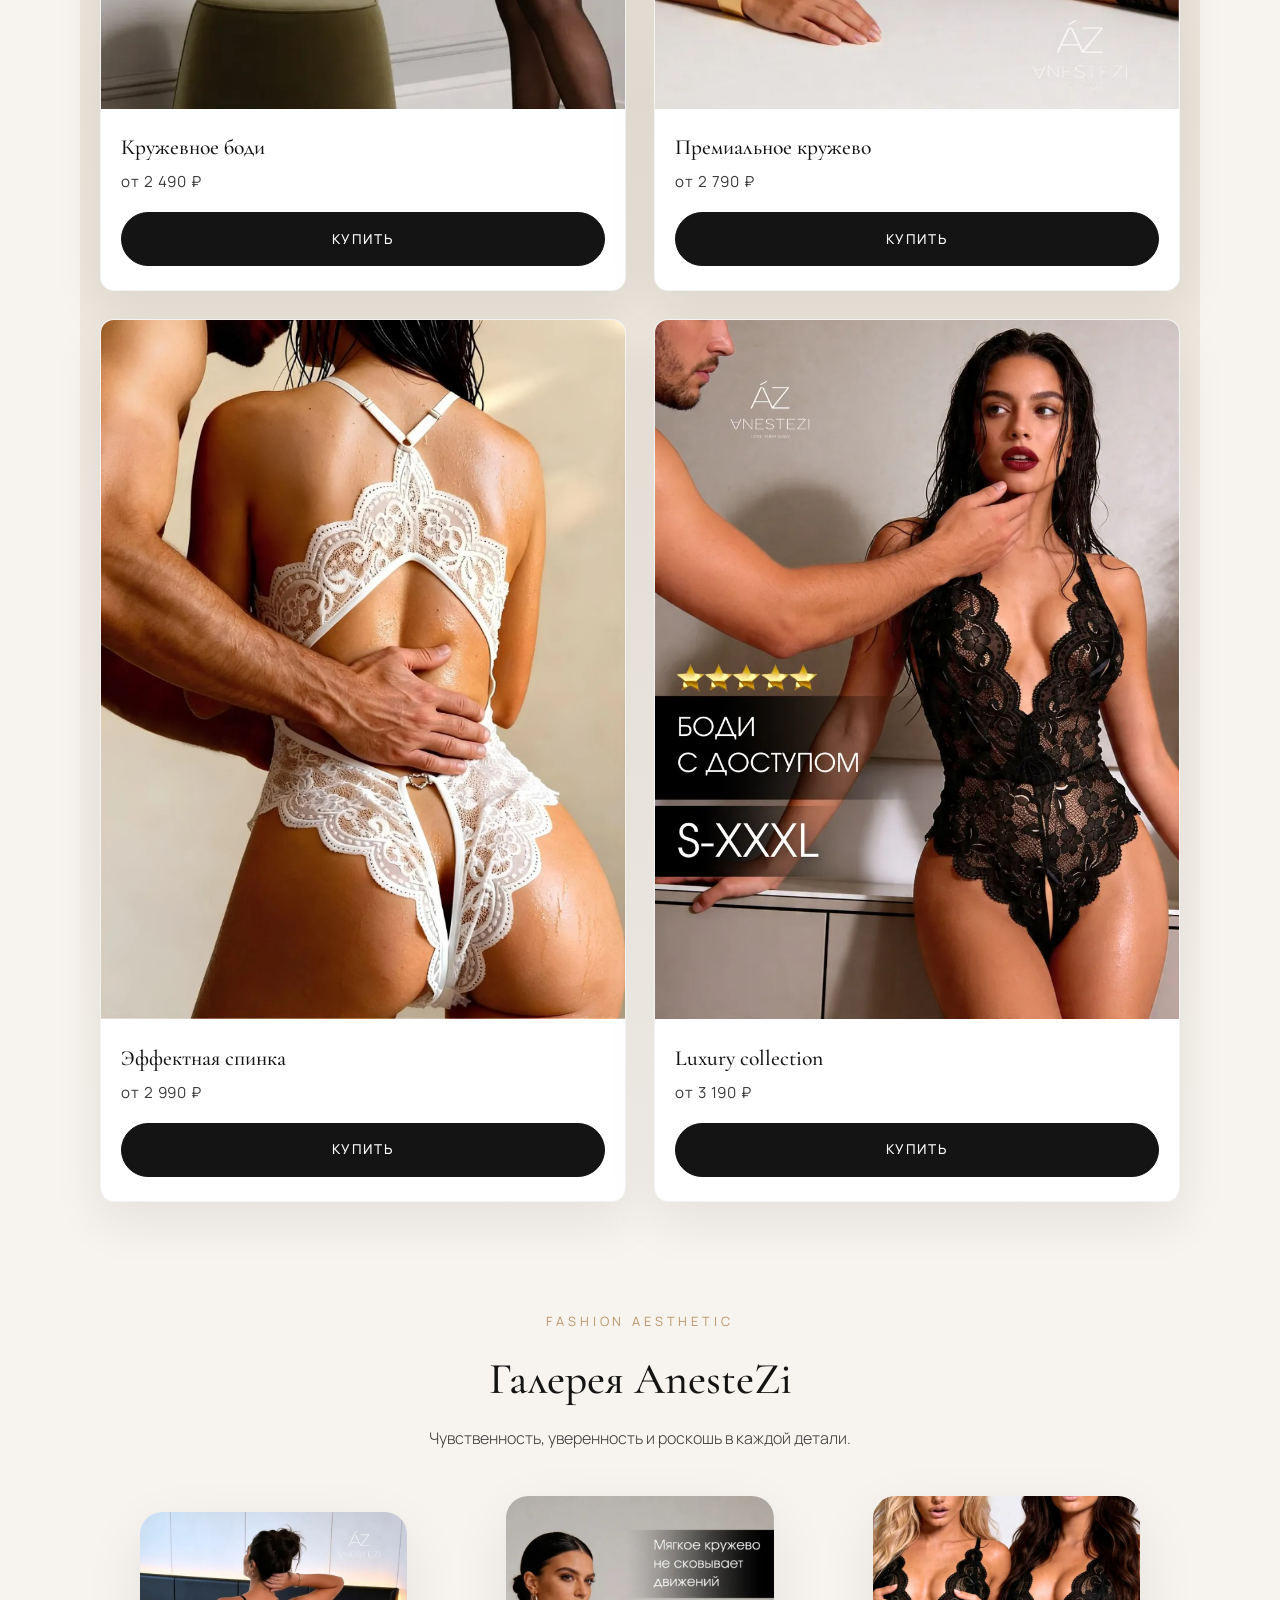
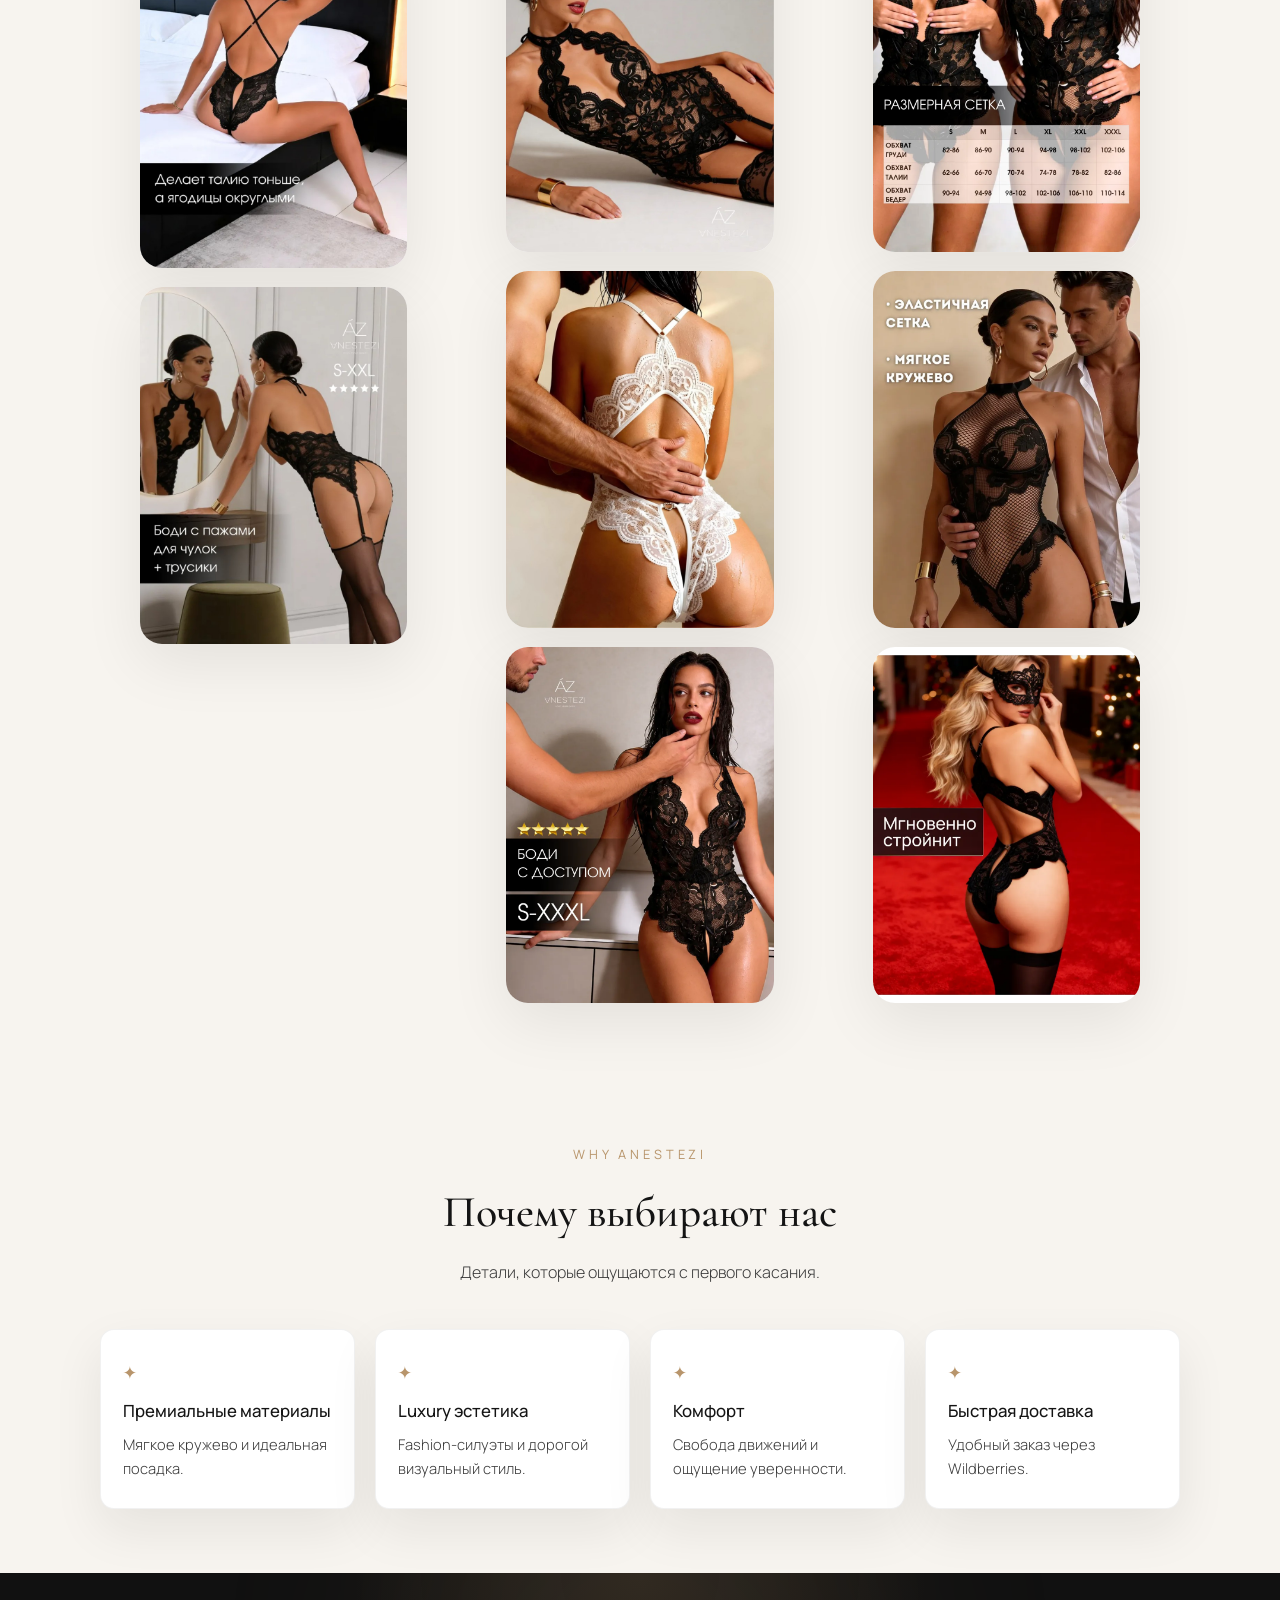
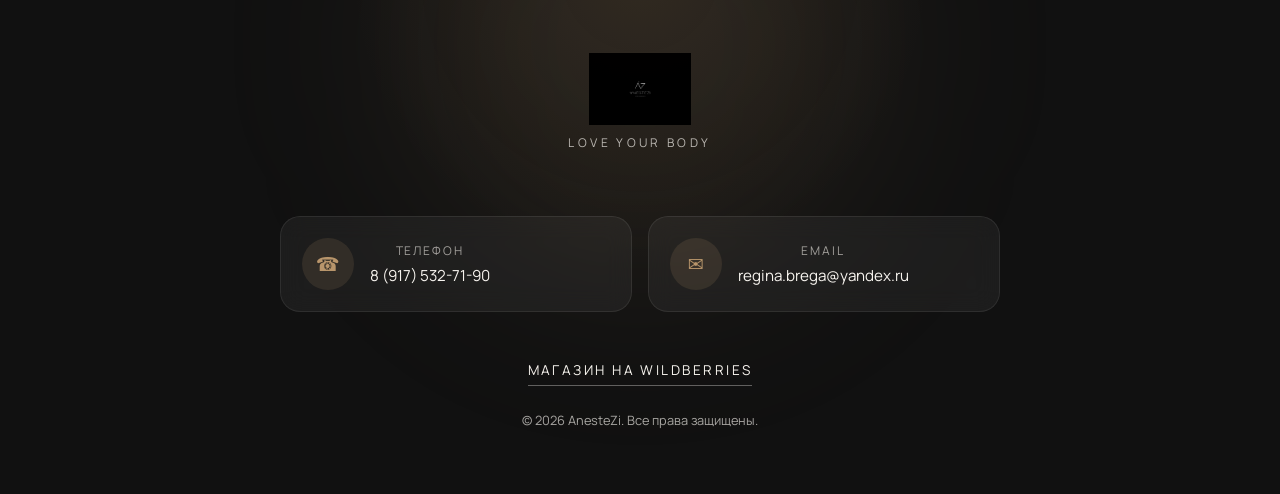
==== commit c256c42d: "Add files via upload" ====
--- a/index.html
+++ b/index.html
@@ -128,7 +128,13 @@
              href="#gallery">
              Галерея
           </a>
-
+        
+          <a class="btn btn--telegram"
+             href="https://t.me/AnesteZi_brend_bot"
+             target="_blank">
+             Telegram-бот
+          </a>
+        
         </div>
 
       </div>
--- a/styles.css
+++ b/styles.css
@@ -776,4 +776,18 @@
   background: transparent;
   color: #141414;
   transform: translateY(-2px);
+}
+/* =========================
+   TELEGRAM BUTTON
+========================= */
+
+.btn--telegram {
+  background: #141414;
+  color: #ffffff;
+  border: 1px solid #141414;
+}
+
+.btn--telegram:hover {
+  background: #000000;
+  transform: translateY(-2px);
 }
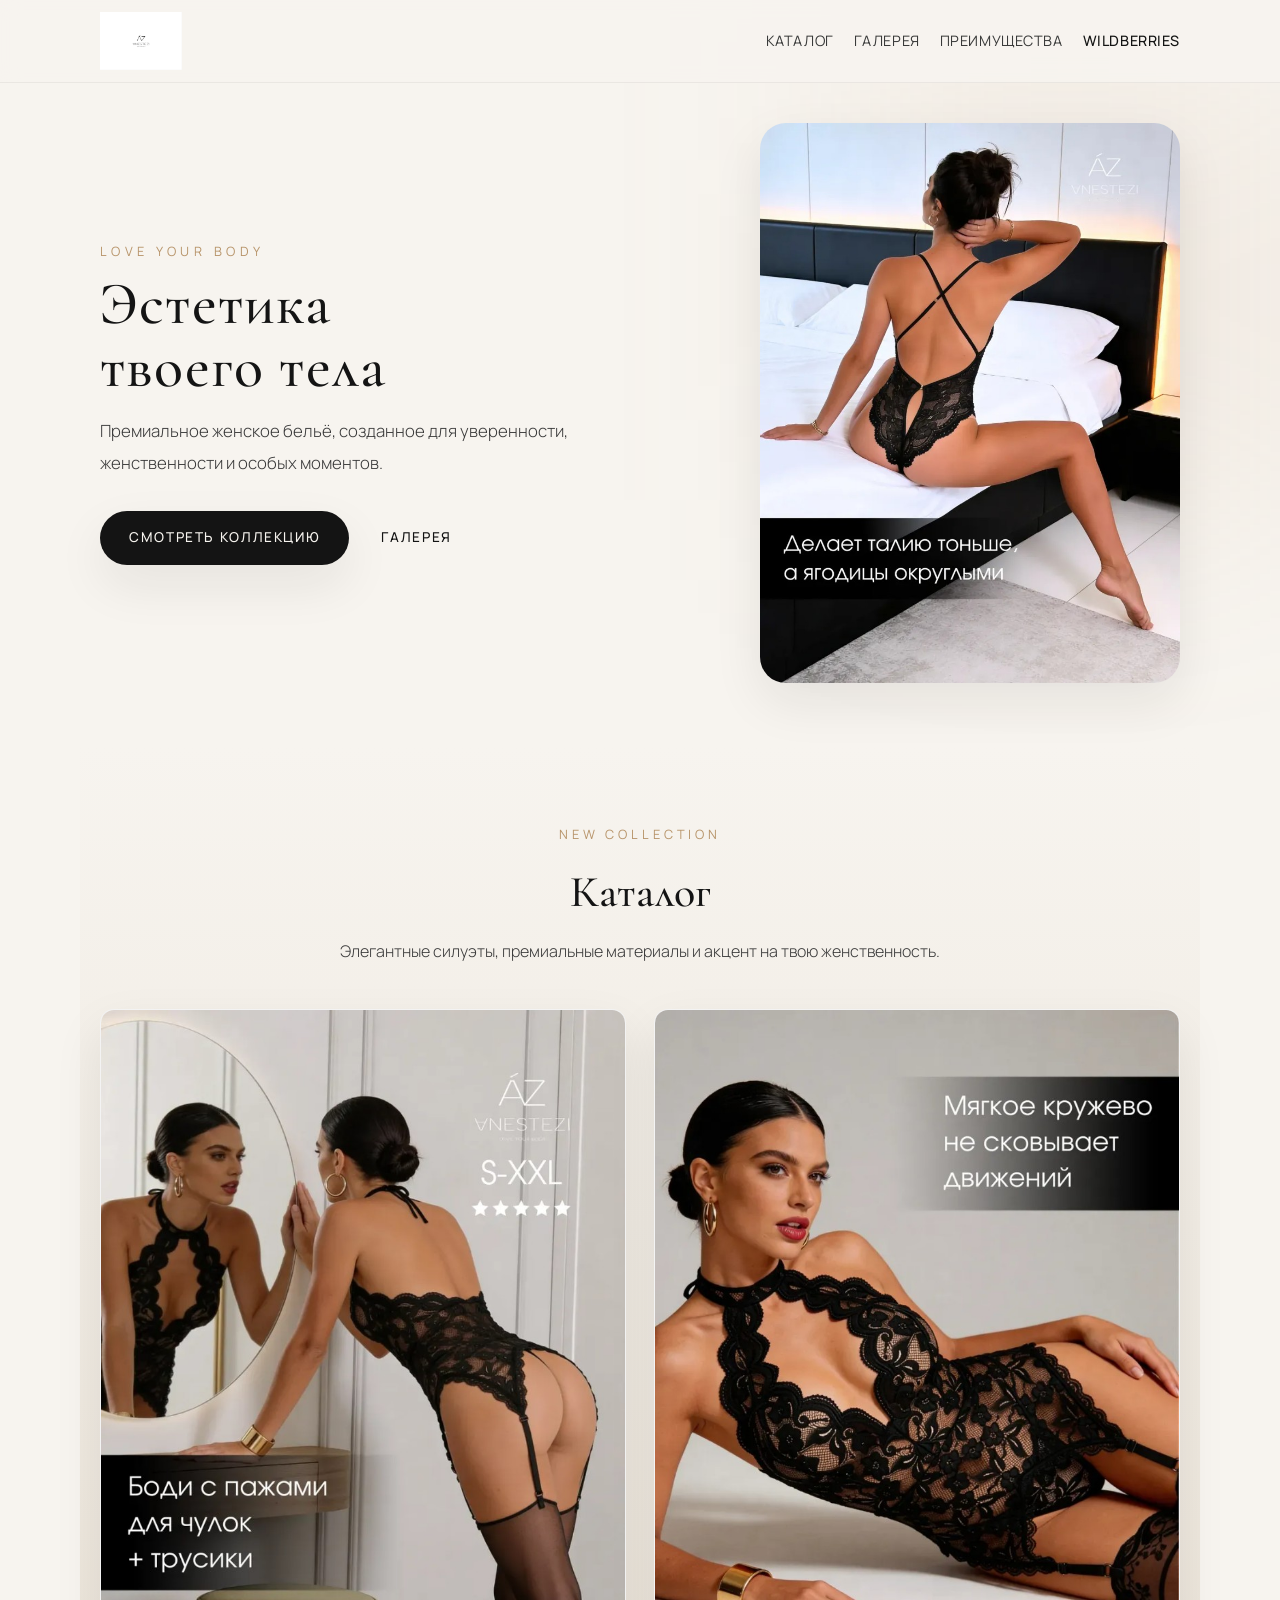
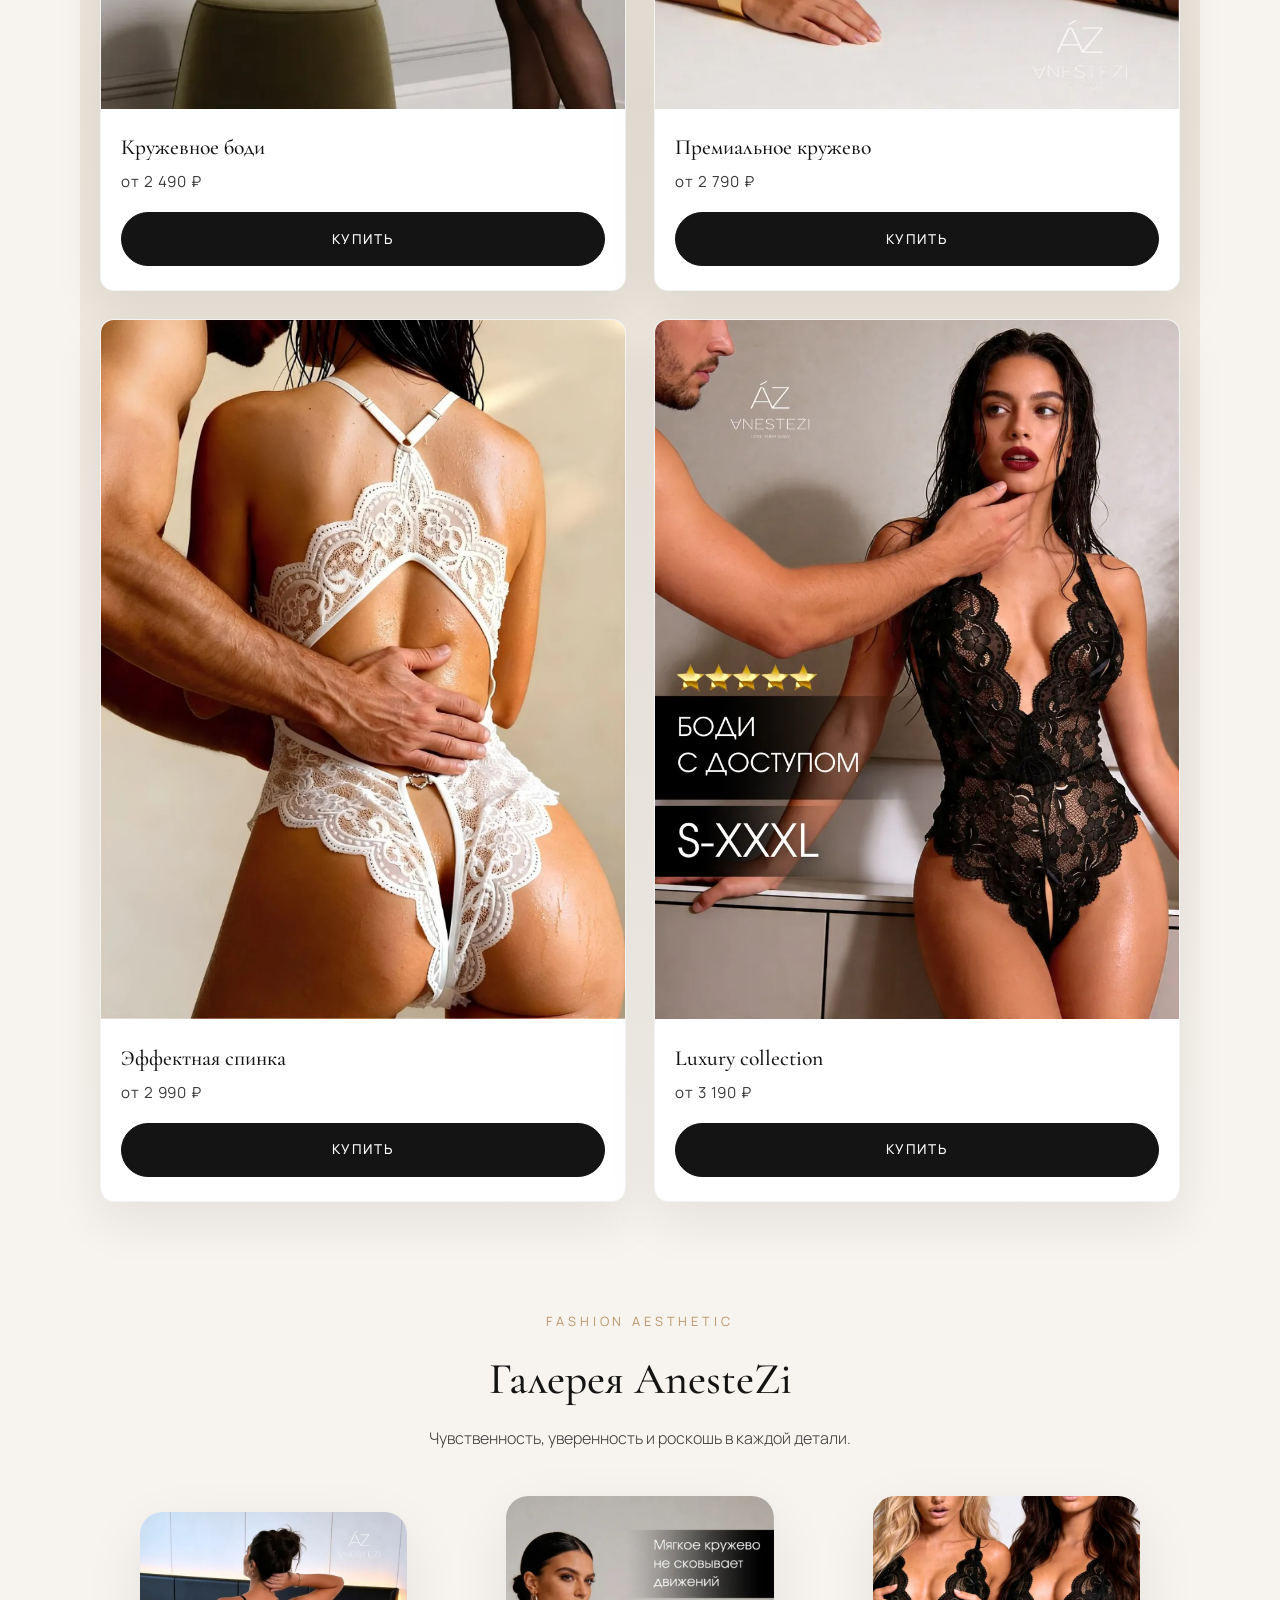
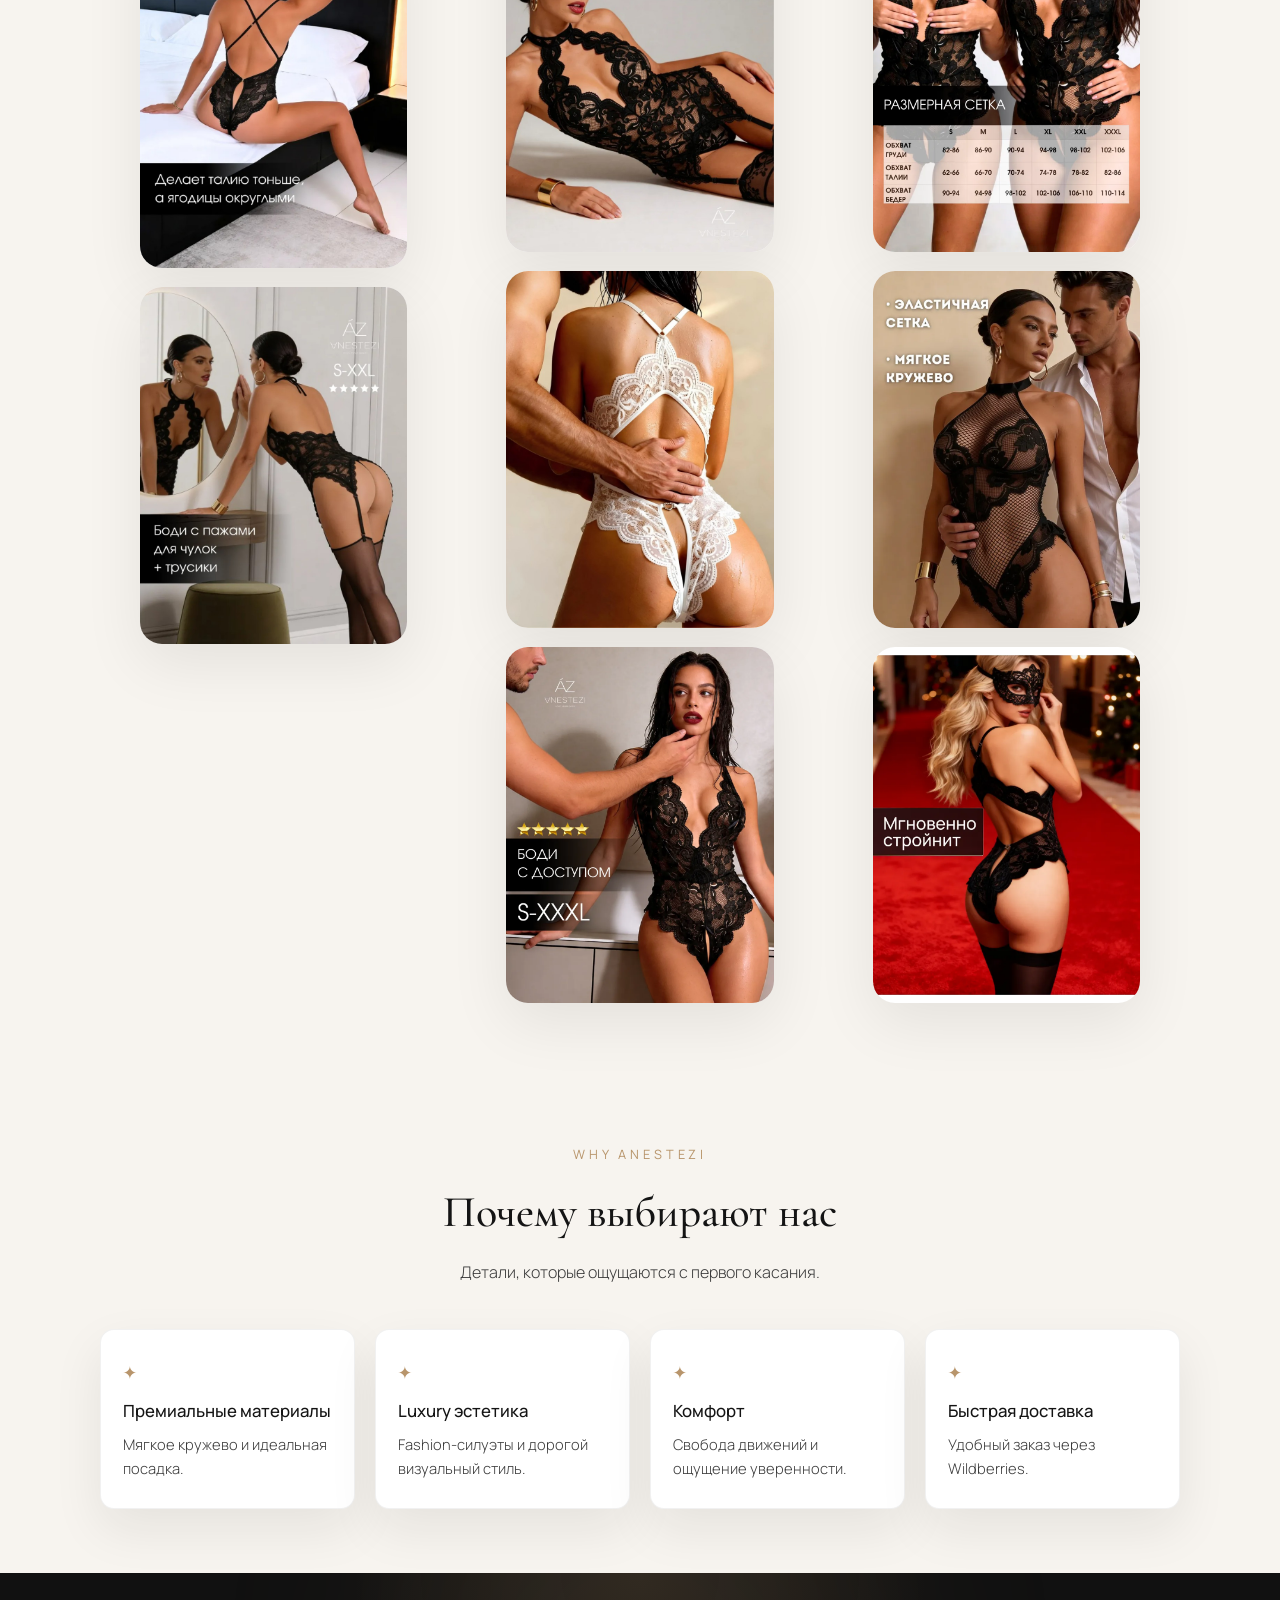
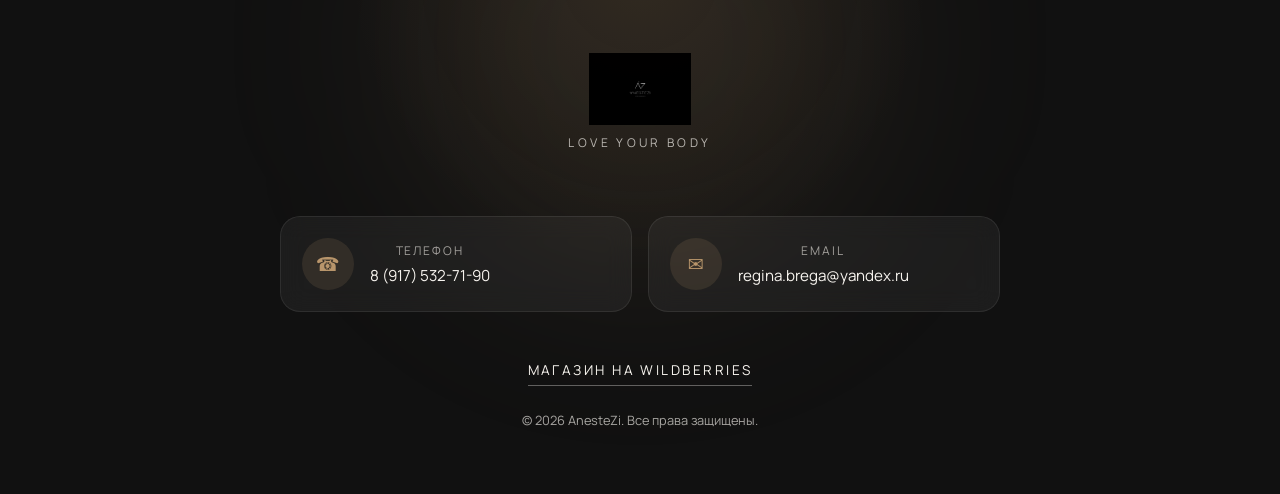
==== commit 815ed704: "Add files via upload" ====
--- a/index.html
+++ b/index.html
@@ -129,12 +129,6 @@
              Галерея
           </a>
         
-          <a class="btn btn--telegram"
-             href="https://t.me/AnesteZi_brend_bot"
-             target="_blank">
-             Telegram-бот
-          </a>
-        
         </div>
 
       </div>
--- a/styles.css
+++ b/styles.css
@@ -776,18 +776,4 @@
   background: transparent;
   color: #141414;
   transform: translateY(-2px);
-}
-/* =========================
-   TELEGRAM BUTTON
-========================= */
-
-.btn--telegram {
-  background: #141414;
-  color: #ffffff;
-  border: 1px solid #141414;
-}
-
-.btn--telegram:hover {
-  background: #000000;
-  transform: translateY(-2px);
 }
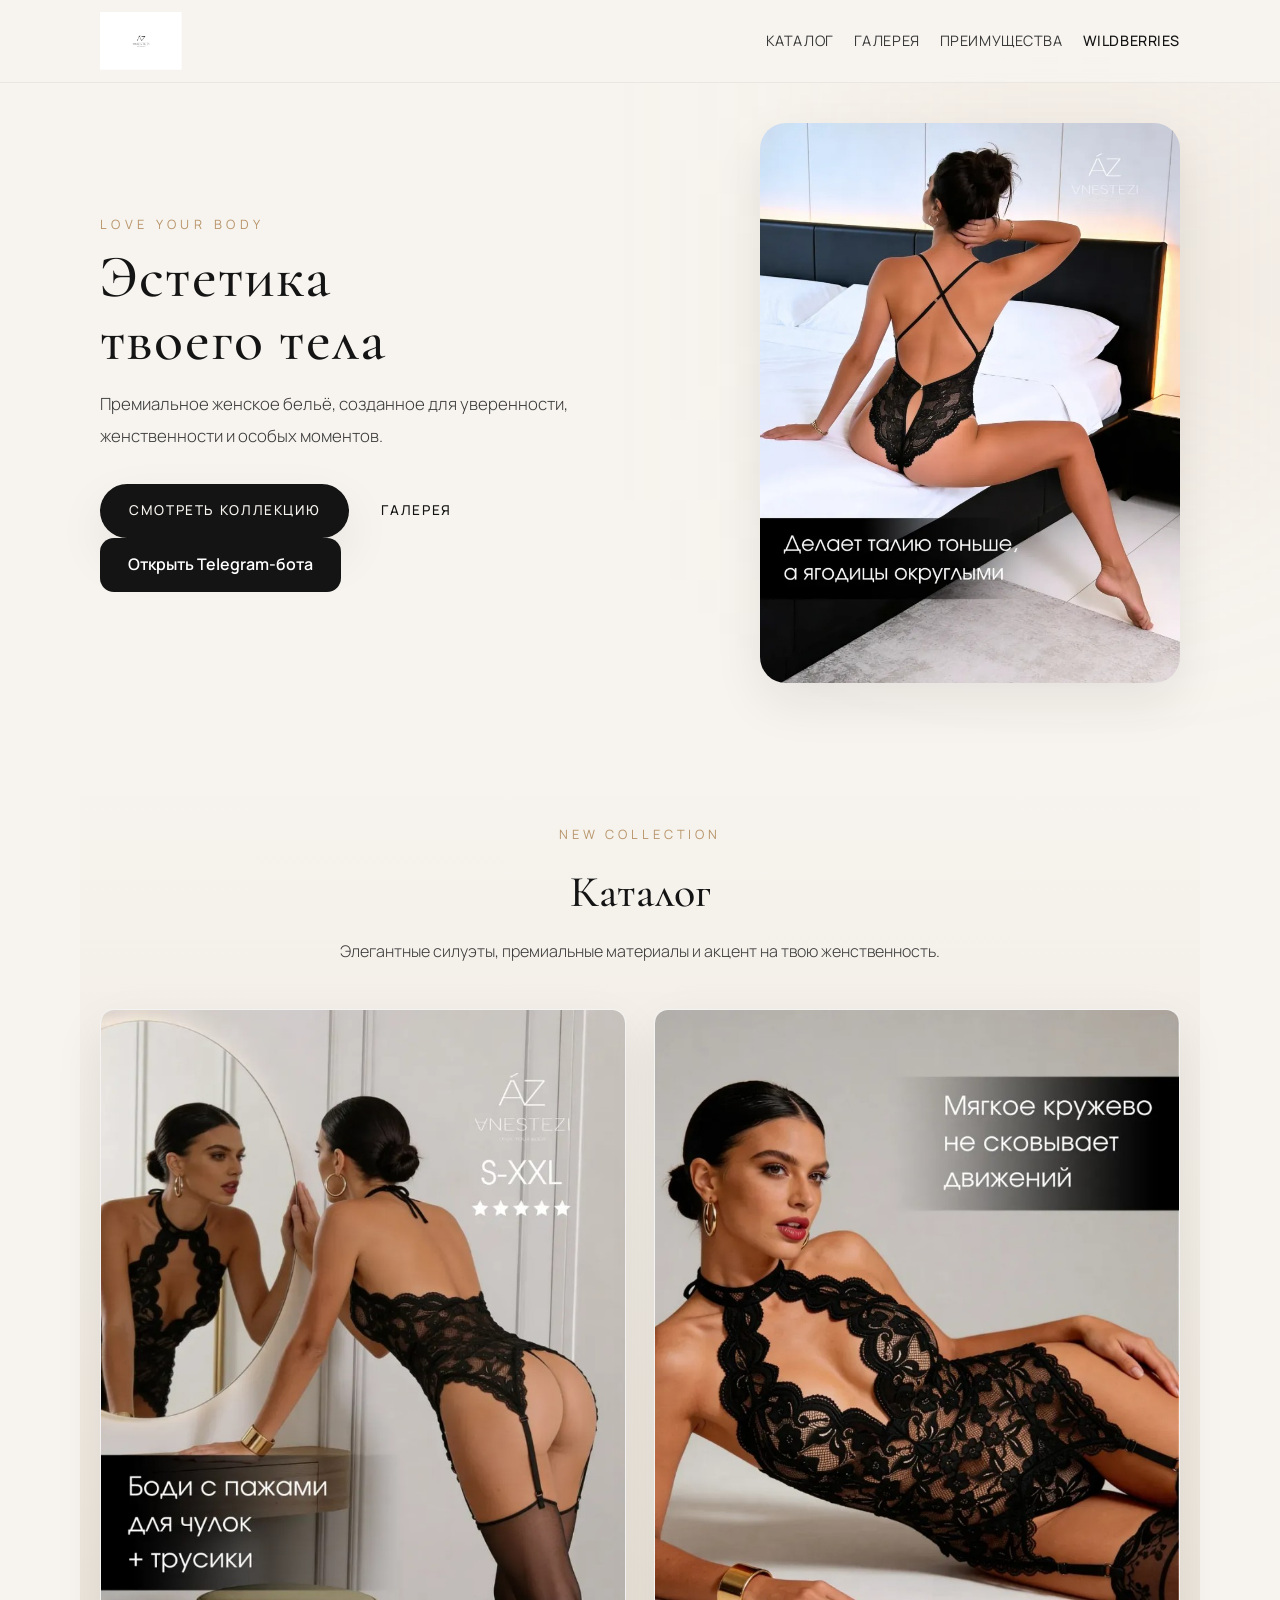
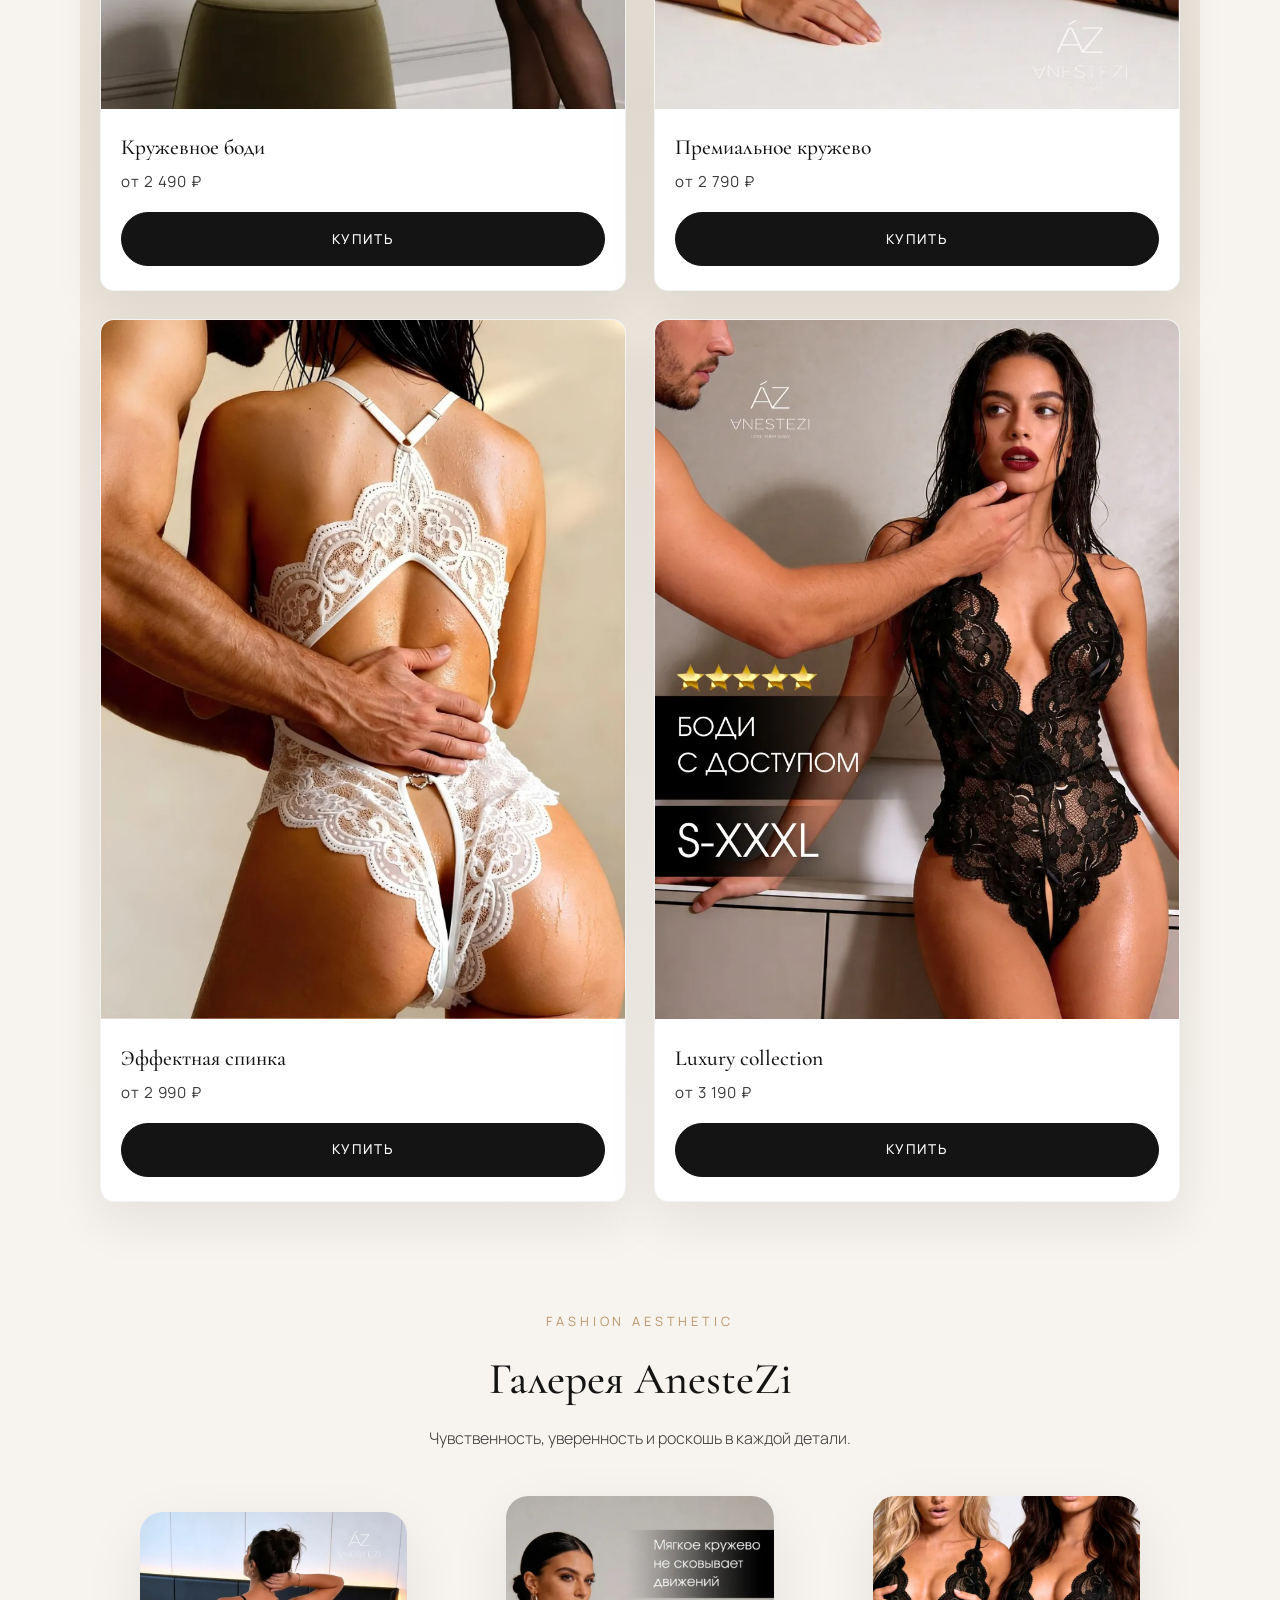
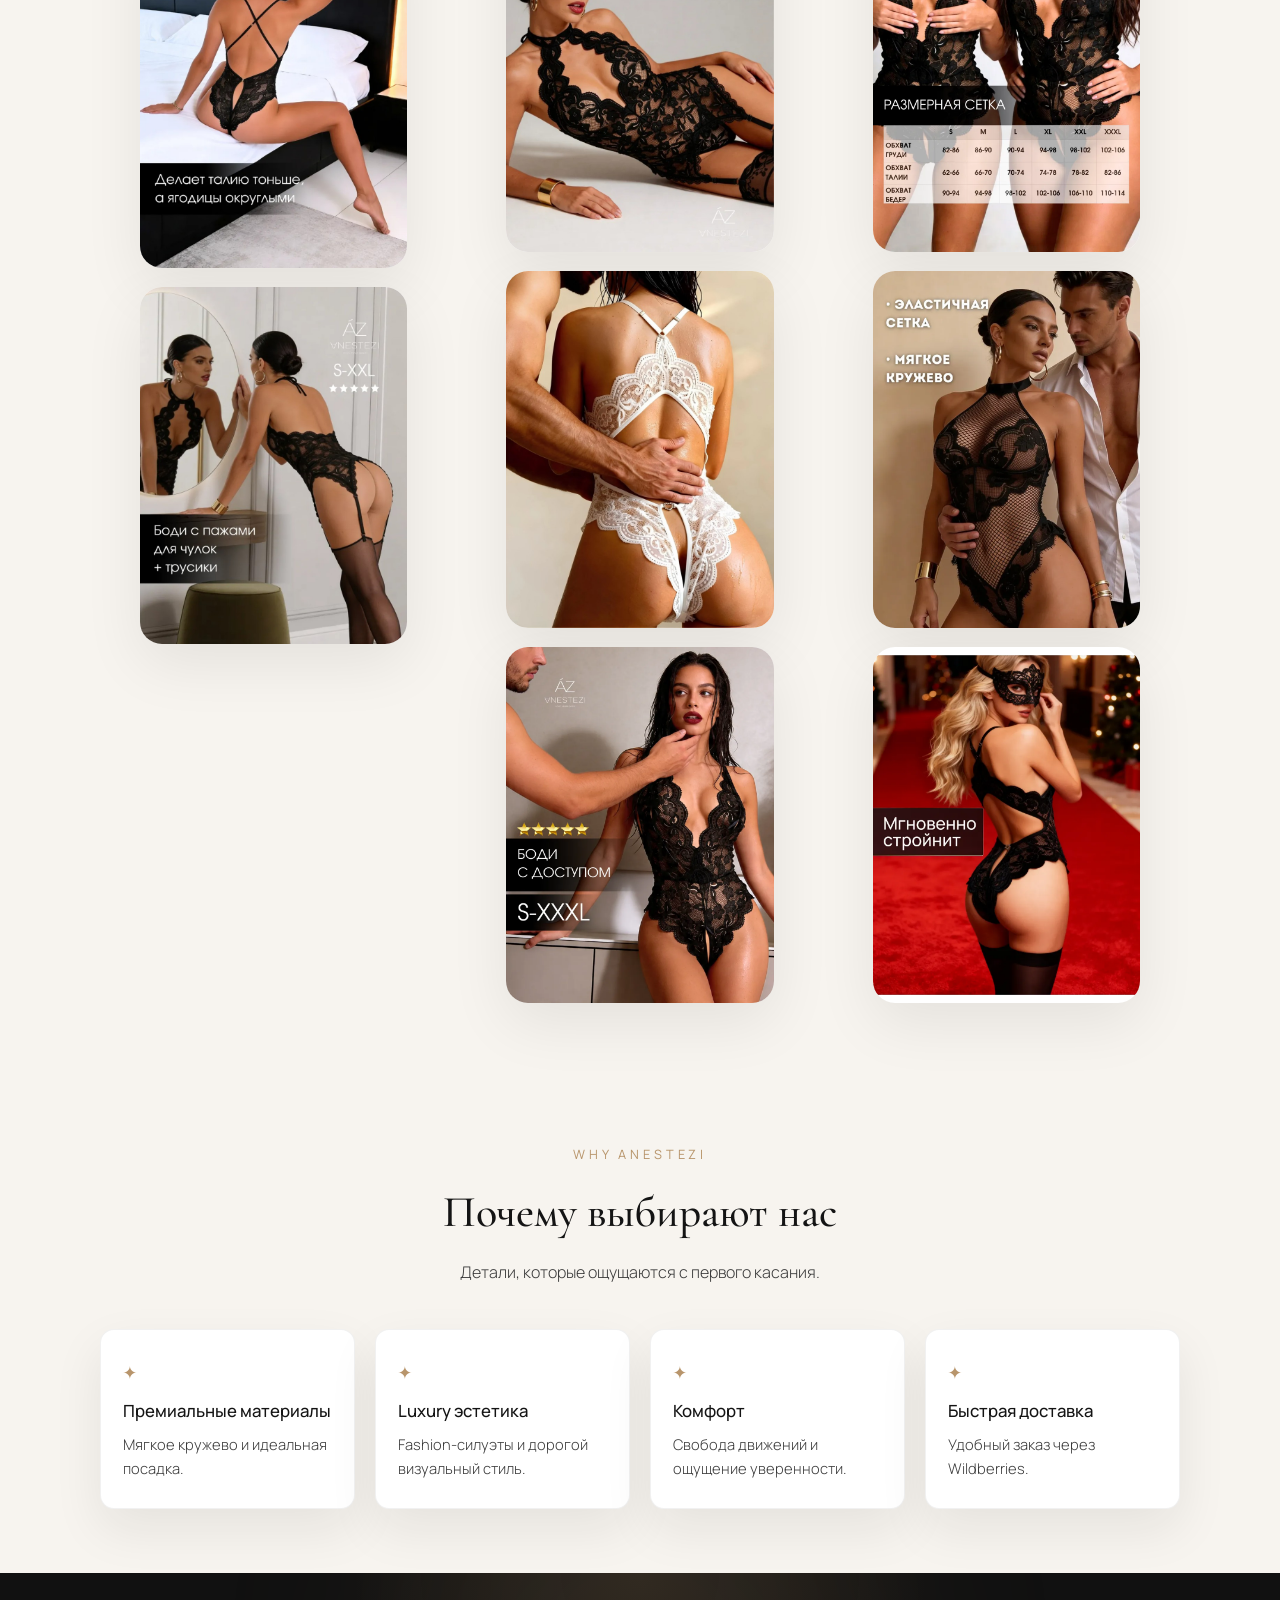
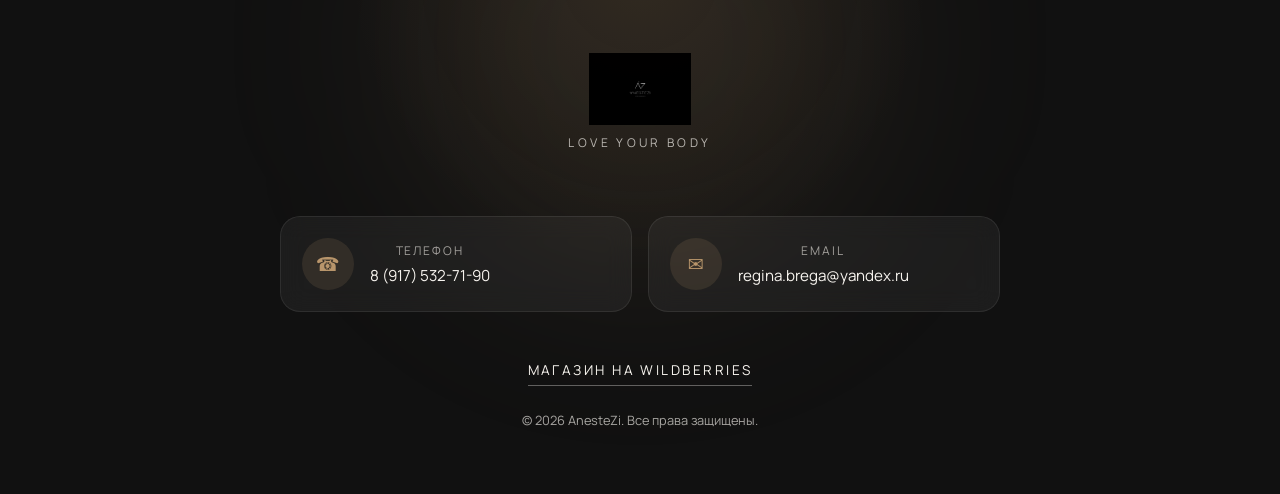
==== commit 8fa07265: "Add files via upload" ====
--- a/index.html
+++ b/index.html
@@ -128,7 +128,9 @@
              href="#gallery">
              Галерея
           </a>
-        
+          <a href="https://t.me/AnesteZi_brend01_bot" class="tg-button" target="_blank">
+            Открыть Telegram-бота
+          </a>
         </div>
 
       </div>
--- a/styles.css
+++ b/styles.css
@@ -776,4 +776,19 @@
   background: transparent;
   color: #141414;
   transform: translateY(-2px);
+}
+.tg-button {
+  display: inline-block;
+  padding: 14px 28px;
+  background: #141414;
+  color: white;
+  text-decoration: none;
+  border-radius: 14px;
+  font-weight: 600;
+  transition: 0.3s;
+}
+
+.tg-button:hover {
+  opacity: 0.85;
+  transform: translateY(-2px);
 }
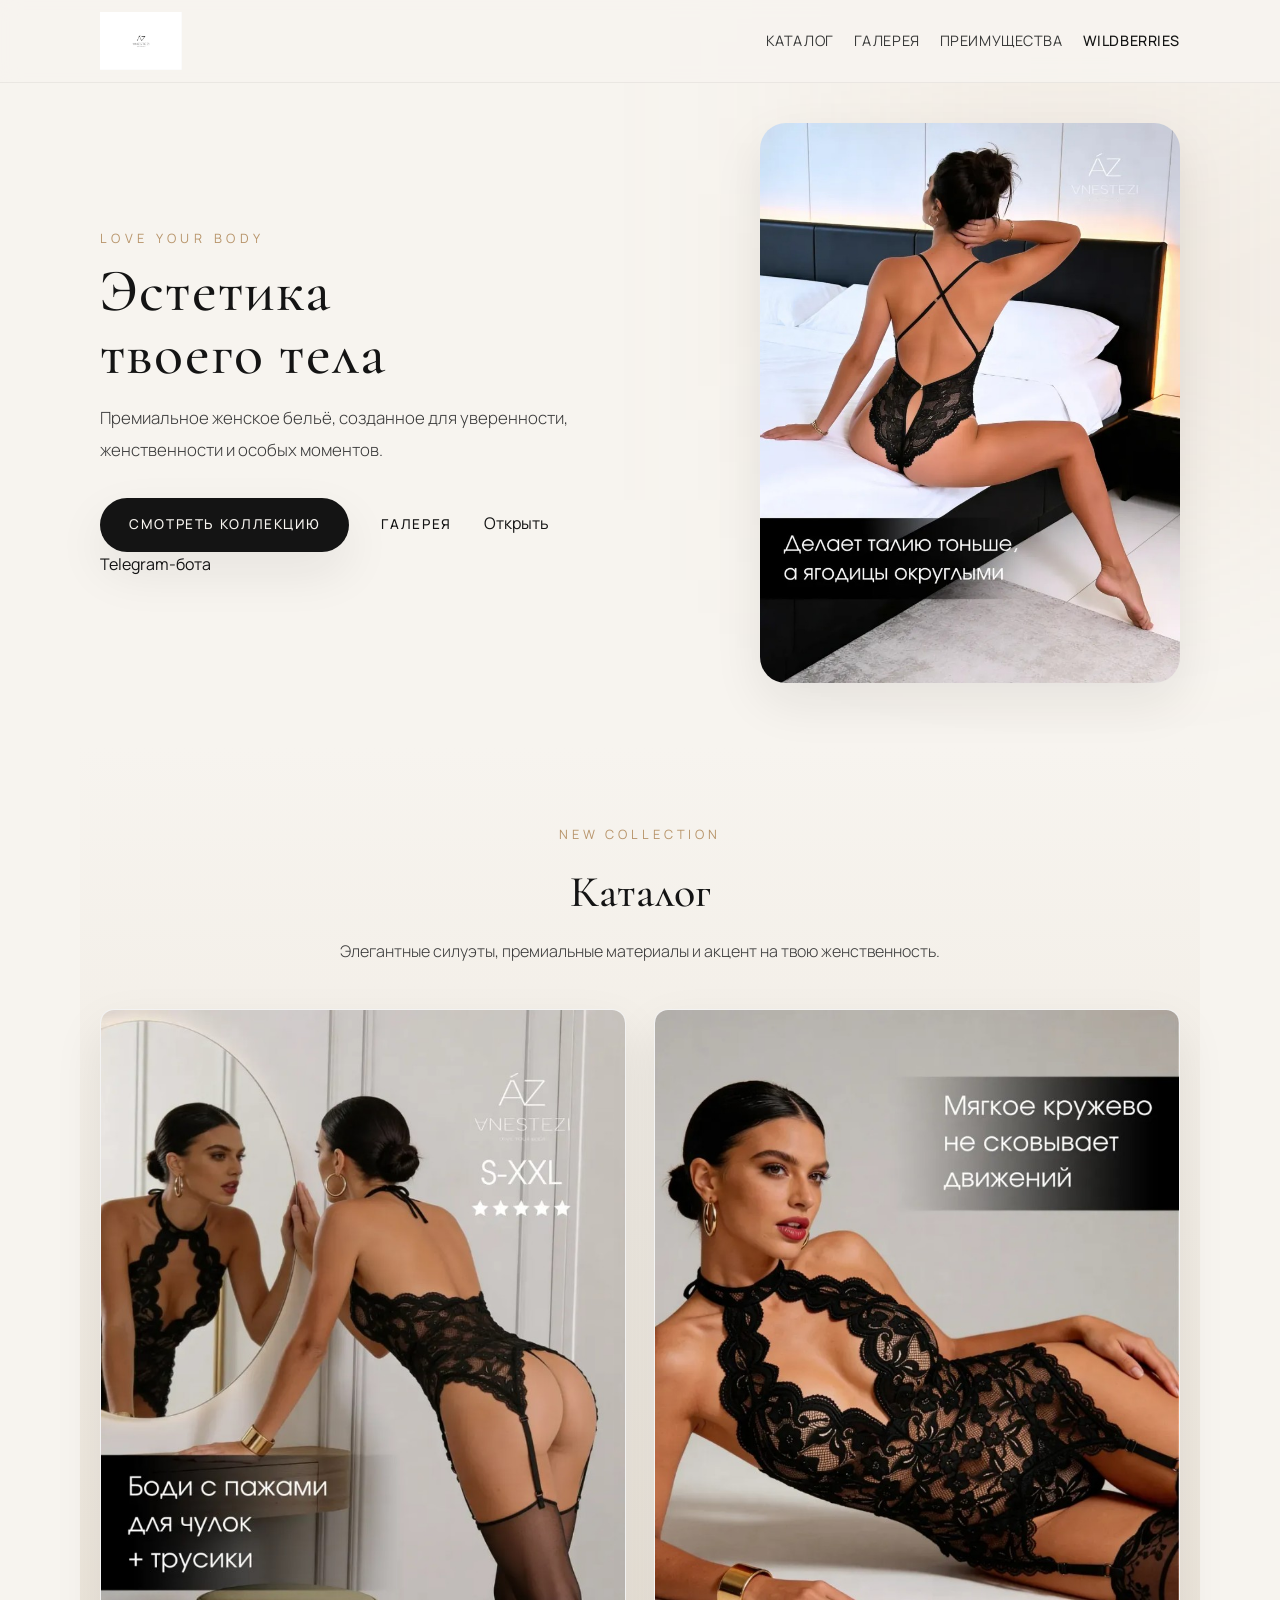
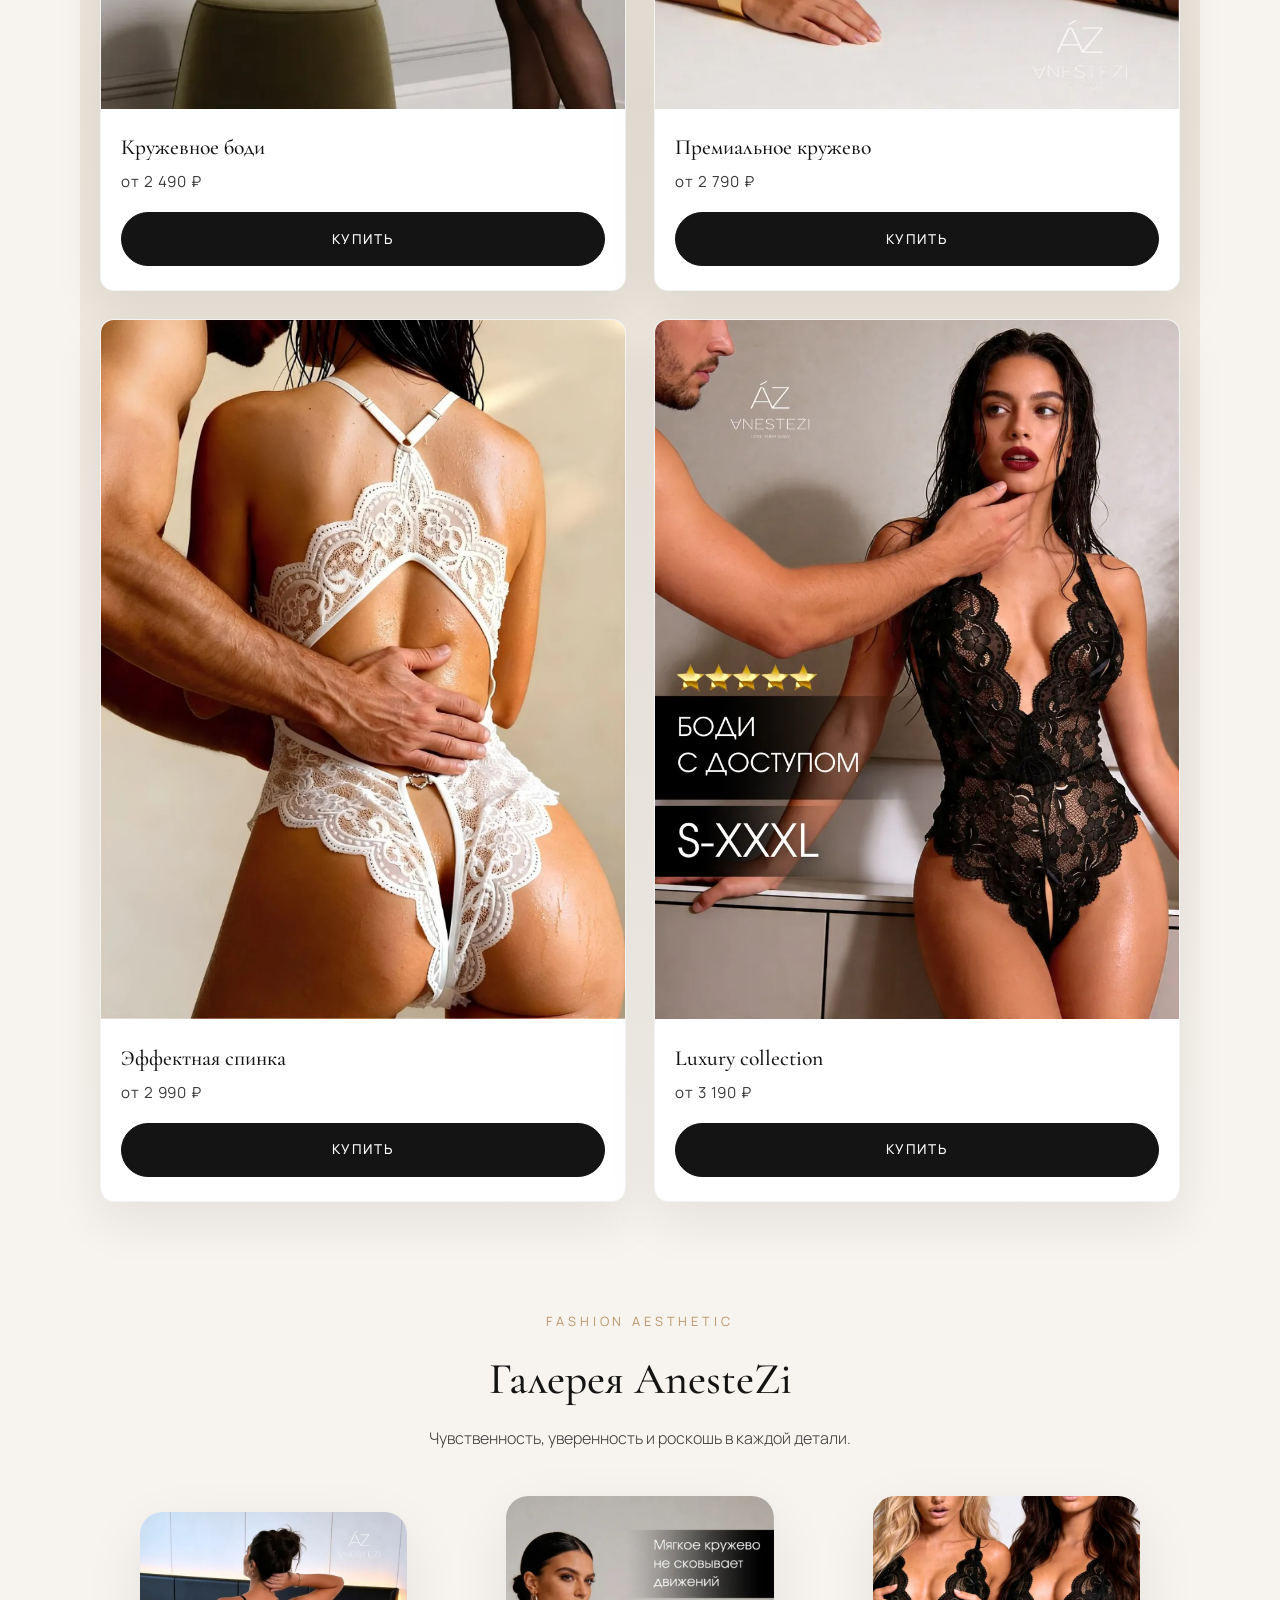
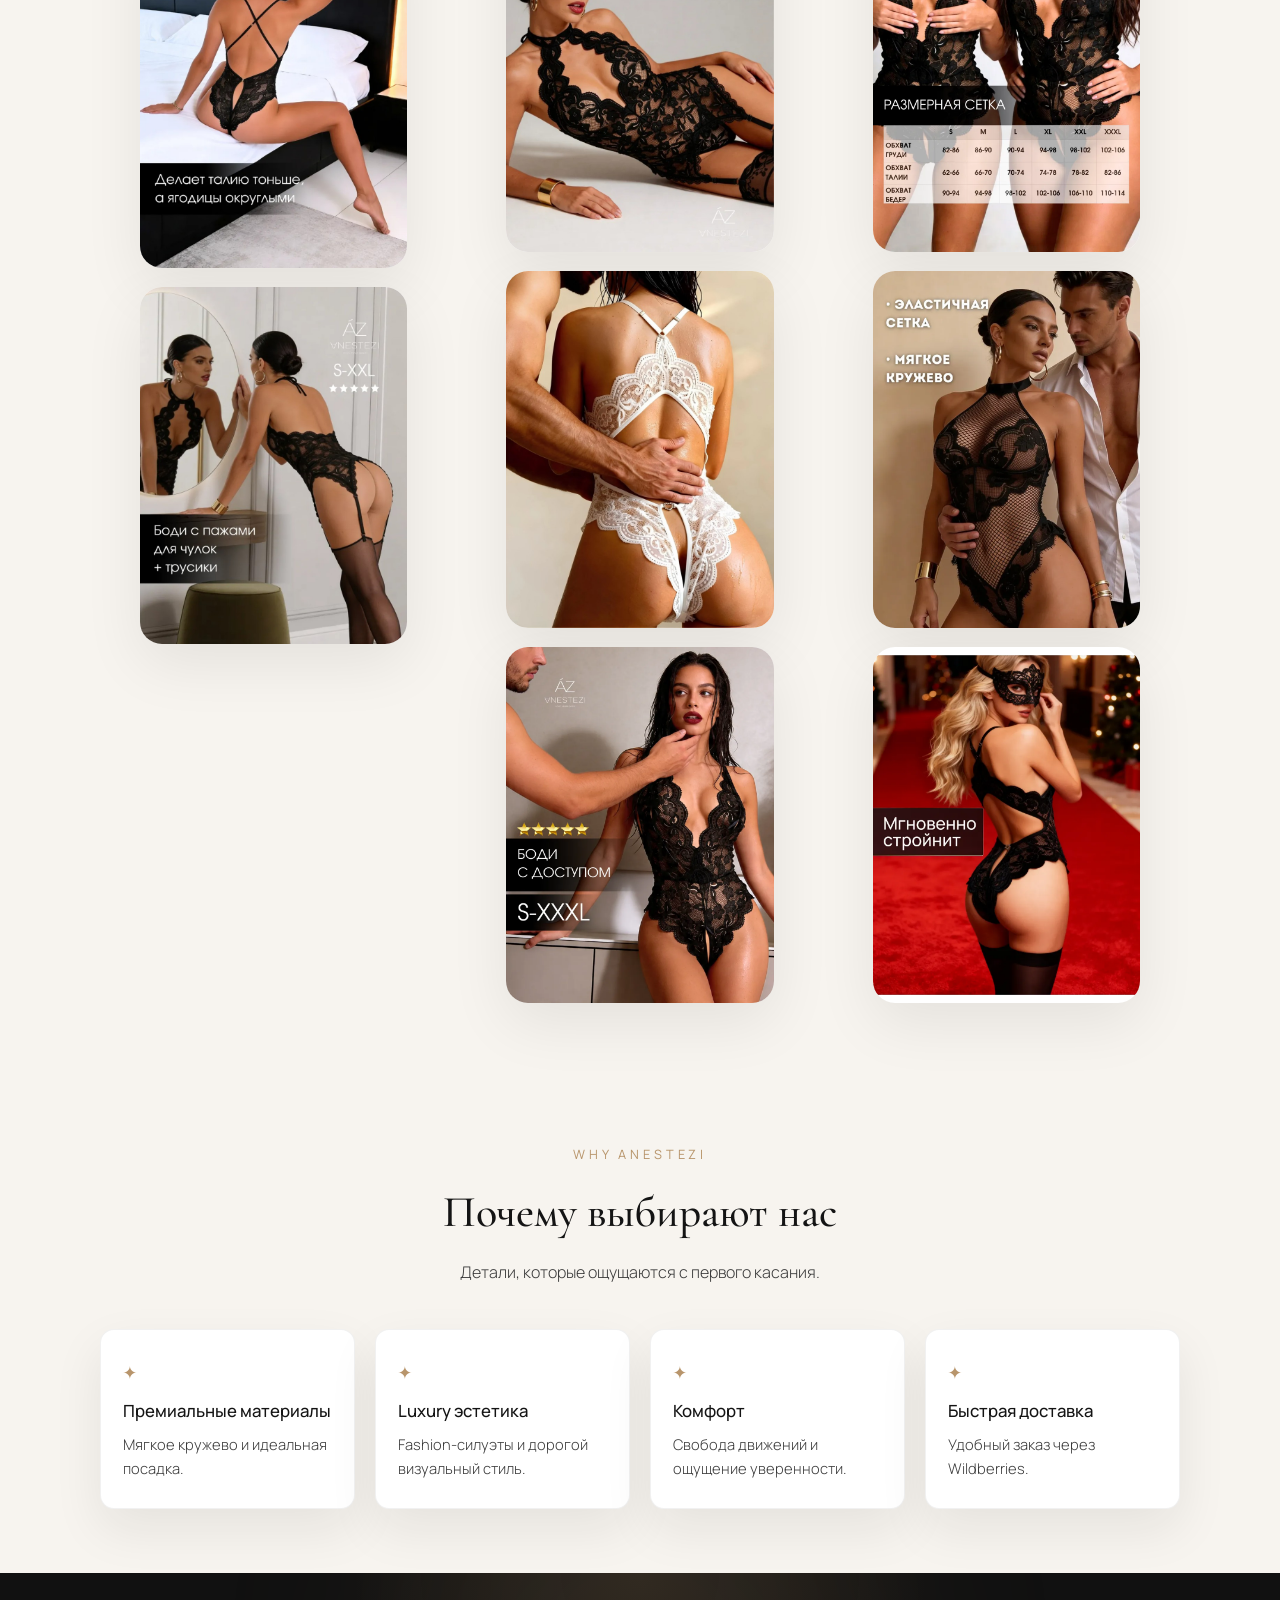
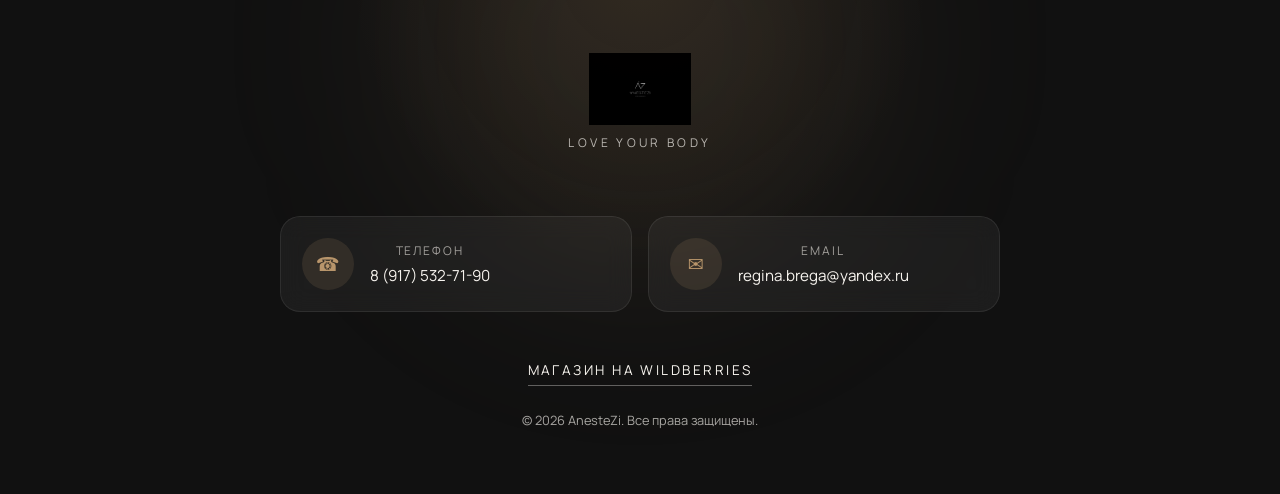
==== commit bdd6ce76: "new bot link" ====
--- a/index.html
+++ b/index.html
@@ -1,573 +1,573 @@
-<!DOCTYPE html>
-<html lang="ru">
-
-<head>
-  <meta charset="UTF-8" />
-
-  <meta
-    name="viewport"
-    content="width=device-width, initial-scale=1.0"
-  />
-
-  <title>
-    AnesteZi — премиальное женское бельё
-  </title>
-
-  <meta
-    name="description"
-    content="AnesteZi — эстетика женственности, роскоши и уверенности."
-  />
-
-  <!-- Google Fonts -->
-  <link rel="preconnect" href="https://fonts.googleapis.com">
-
-  <link rel="preconnect"
-        href="https://fonts.gstatic.com"
-        crossorigin>
-
-  <link
-    href="https://fonts.googleapis.com/css2?family=Cormorant+Garamond:wght@400;500;600&family=Manrope:wght@300;400;500;600&display=swap"
-    rel="stylesheet"
-  />
-
-  <!-- CSS -->
-  <link rel="stylesheet" href="styles.css" />
-  <meta name="google-site-verification" content="K76FffSlLQFHOZMCDhGRUjG69hYv0dzKiNTiX5KsK5Y" />
-</head>
-
-<body>
-
-  <!-- =========================
-  HEADER
-  ========================= -->
-
-  <header class="header" id="top">
-
-    <div class="header__inner">
-
-      <a class="logo-link"
-         href="#top"
-         aria-label="AnesteZi">
-
-        <img
-          class="logo-img"
-          src="images/logo.png"
-          alt="AnesteZi"
-          width="200"
-          height="100"
-        />
-      </a>
-
-      <nav class="nav">
-
-        <a class="nav__link"
-           href="#catalog">
-           Каталог
-        </a>
-
-        <a class="nav__link"
-           href="#gallery">
-           Галерея
-        </a>
-
-        <a class="nav__link"
-           href="#benefits">
-           Преимущества
-        </a>
-
-        <a
-          class="nav__link nav__link--accent"
-          href="https://www.wildberries.ru/brands/310822604-anestezi"
-          target="_blank"
-        >
-          Wildberries
-        </a>
-
-      </nav>
-
-    </div>
-
-  </header>
-
-  <!-- =========================
-  MAIN
-  ========================= -->
-
-  <main>
-
-    <!-- =========================
-    HERO
-    ========================= -->
-
-    <section class="hero">
-
-      <div class="hero__content js-reveal">
-
-        <p class="hero__eyebrow">
-          Love your body
-        </p>
-
-        <h1 class="hero__title">
-          Эстетика твоего тела
-        </h1>
-
-        <p class="hero__subtitle">
-          Премиальное женское бельё,
-          созданное для уверенности,
-          женственности и особых моментов.
-        </p>
-
-        <div class="hero__actions">
-
-          <a class="btn btn--primary"
-             href="#catalog">
-             Смотреть коллекцию
-          </a>
-        
-          <a class="btn btn--outline"
-             href="#gallery">
-             Галерея
-          </a>
-          <a href="https://t.me/AnesteZi_brend01_bot" class="tg-button" target="_blank">
-            Открыть Telegram-бота
-          </a>
-        </div>
-
-      </div>
-
-      <figure class="hero__figure js-reveal">
-
-        <img
-          class="hero__photo"
-          src="images/hero.png"
-          alt="AnesteZi collection"
-        />
-
-      </figure>
-
-    </section>
-
-    <!-- =========================
-    CATALOG
-    ========================= -->
-
-    <section class="section catalog" id="catalog">
-
-      <div class="section__head js-reveal">
-
-        <p class="section__eyebrow">
-          New collection
-        </p>
-
-        <h2 class="section__title">
-          Каталог
-        </h2>
-
-        <p class="section__lead">
-          Элегантные силуэты,
-          премиальные материалы
-          и акцент на твою женственность.
-        </p>
-
-      </div>
-
-      <div class="catalog__grid">
-
-        <!-- CARD -->
-
-        <article class="card js-reveal">
-
-          <div class="card__image-wrap">
-            <img
-              class="card__image"
-              src="images/product-1.png"
-              alt="AnesteZi"
-            />
-          </div>
-
-          <div class="card__body">
-
-            <h3 class="card__title">
-              Кружевное боди
-            </h3>
-
-            <p class="card__price">
-              от 2 490 ₽
-            </p>
-
-            <a
-              class="btn btn--dark btn--block"
-              href="https://www.wildberries.ru/brands/310822604-anestezi"
-              target="_blank"
-            >
-              Купить
-            </a>
-
-          </div>
-
-        </article>
-
-        <!-- CARD -->
-
-        <article class="card js-reveal">
-
-          <div class="card__image-wrap">
-            <img
-              class="card__image"
-              src="images/product-2.png"
-              alt="AnesteZi"
-            />
-          </div>
-
-          <div class="card__body">
-
-            <h3 class="card__title">
-              Премиальное кружево
-            </h3>
-
-            <p class="card__price">
-              от 2 790 ₽
-            </p>
-
-            <a
-              class="btn btn--dark btn--block"
-              href="https://www.wildberries.ru/brands/310822604-anestezi"
-              target="_blank"
-            >
-              Купить
-            </a>
-
-          </div>
-
-        </article>
-
-        <!-- CARD -->
-
-        <article class="card js-reveal">
-
-          <div class="card__image-wrap">
-            <img
-              class="card__image"
-              src="images/product-4.png"
-              alt="AnesteZi"
-            />
-          </div>
-
-          <div class="card__body">
-
-            <h3 class="card__title">
-              Эффектная спинка
-            </h3>
-
-            <p class="card__price">
-              от 2 990 ₽
-            </p>
-
-            <a
-              class="btn btn--dark btn--block"
-              href="https://www.wildberries.ru/brands/310822604-anestezi"
-              target="_blank"
-            >
-              Купить
-            </a>
-
-          </div>
-
-        </article>
-
-        <!-- CARD -->
-
-        <article class="card js-reveal">
-
-          <div class="card__image-wrap">
-            <img
-              class="card__image"
-              src="images/new.webp"
-              alt="AnesteZi"
-            />
-          </div>
-
-          <div class="card__body">
-
-            <h3 class="card__title">
-              Luxury collection
-            </h3>
-
-            <p class="card__price">
-              от 3 190 ₽
-            </p>
-
-            <a
-              class="btn btn--dark btn--block"
-              href="https://www.wildberries.ru/brands/310822604-anestezi"
-              target="_blank"
-            >
-              Купить
-            </a>
-
-          </div>
-
-        </article>
-
-      </div>
-
-    </section>
-
-    <!-- =========================
-    GALLERY
-    ========================= -->
-
-    <section class="section gallery" id="gallery">
-
-      <div class="section__head js-reveal">
-
-        <p class="section__eyebrow">
-          Fashion aesthetic
-        </p>
-
-        <h2 class="section__title">
-          Галерея AnesteZi
-        </h2>
-
-        <p class="section__lead">
-          Чувственность, уверенность
-          и роскошь в каждой детали.
-        </p>
-
-      </div>
-
-      <div class="gallery__grid">
-
-        <figure class="gallery__item js-reveal">
-          <img src="images/hero.png" alt="">
-        </figure>
-
-        <figure class="gallery__item js-reveal">
-          <img src="images/product-1.png" alt="">
-        </figure>
-
-        <figure class="gallery__item js-reveal">
-          <img src="images/product-2.png" alt="">
-        </figure>
-
-        <figure class="gallery__item js-reveal">
-          <img src="images/product-4.png" alt="">
-        </figure>
-
-        <figure class="gallery__item js-reveal">
-          <img src="images/new.webp" alt="">
-        </figure>
-
-        <figure class="gallery__item js-reveal">
-          <img src="images/3.webp" alt="">
-        </figure>
-
-        <figure class="gallery__item js-reveal">
-          <img src="images/4.webp" alt="">
-        </figure>
-
-        <figure class="gallery__item js-reveal">
-          <img src="images/7.webp" alt="">
-        </figure>
-
-      </div>
-
-    </section>
-
-    <!-- =========================
-    BENEFITS
-    ========================= -->
-
-    <section class="section benefits" id="benefits">
-
-      <div class="section__head js-reveal">
-
-        <p class="section__eyebrow">
-          Why AnesteZi
-        </p>
-
-        <h2 class="section__title">
-          Почему выбирают нас
-        </h2>
-
-        <p class="section__lead">
-          Детали, которые ощущаются
-          с первого касания.
-        </p>
-
-      </div>
-
-      <div class="benefits__grid">
-
-        <div class="benefit js-reveal">
-
-          <span class="benefit__icon">
-            ✦
-          </span>
-
-          <h3 class="benefit__title">
-            Премиальные материалы
-          </h3>
-
-          <p class="benefit__text">
-            Мягкое кружево и идеальная посадка.
-          </p>
-
-        </div>
-
-        <div class="benefit js-reveal">
-
-          <span class="benefit__icon">
-            ✦
-          </span>
-
-          <h3 class="benefit__title">
-            Luxury эстетика
-          </h3>
-
-          <p class="benefit__text">
-            Fashion-силуэты и дорогой визуальный стиль.
-          </p>
-
-        </div>
-
-        <div class="benefit js-reveal">
-
-          <span class="benefit__icon">
-            ✦
-          </span>
-
-          <h3 class="benefit__title">
-            Комфорт
-          </h3>
-
-          <p class="benefit__text">
-            Свобода движений и ощущение уверенности.
-          </p>
-
-        </div>
-
-        <div class="benefit js-reveal">
-
-          <span class="benefit__icon">
-            ✦
-          </span>
-
-          <h3 class="benefit__title">
-            Быстрая доставка
-          </h3>
-
-          <p class="benefit__text">
-            Удобный заказ через Wildberries.
-          </p>
-
-        </div>
-
-      </div>
-
-    </section>
-
-  </main>
-
-  <!-- =========================
-  FOOTER
-  ========================= -->
-
-  <footer class="footer">
-
-    <div class="footer__glow"></div>
-
-    <div class="footer__inner">
-
-      <a class="footer__logo-link"
-         href="#top">
-
-        <img
-          class="footer__logo"
-          src="images/logo-footer.png"
-          alt="AnesteZi"
-        />
-
-      </a>
-
-      <p class="footer__tagline">
-        Love your body
-      </p>
-
-      <div class="footer__contacts">
-
-        <!-- PHONE -->
-
-        <div class="contact-card">
-
-          <div class="contact-card__icon">
-            ☎
-          </div>
-
-          <div class="contact-card__content">
-
-            <span class="contact-card__label">
-              Телефон
-            </span>
-
-            <a
-              class="contact-card__value"
-              href="tel:89175327190"
-            >
-              8 (917) 532-71-90
-            </a>
-
-          </div>
-
-        </div>
-
-        <!-- EMAIL -->
-
-        <div class="contact-card">
-
-          <div class="contact-card__icon">
-            ✉
-          </div>
-
-          <div class="contact-card__content">
-
-            <span class="contact-card__label">
-              Email
-            </span>
-
-            <a
-              class="contact-card__value"
-              href="mailto:regina.brega@yandex.ru"
-            >
-              regina.brega@yandex.ru
-            </a>
-
-          </div>
-
-        </div>
-
-      </div>
-
-      <a
-        class="footer__link"
-        href="https://www.wildberries.ru/brands/310822604-anestezi"
-        target="_blank"
-      >
-        Магазин на Wildberries
-      </a>
-
-      <p class="footer__copy">
-        © <span id="year"></span>
-        AnesteZi.
-        Все права защищены.
-      </p>
-
-    </div>
-
-  </footer>
-
-  <!-- JS -->
-  <script src="script.js"></script>
-
-</body>
+<!DOCTYPE html>
+<html lang="ru">
+
+<head>
+  <meta charset="UTF-8" />
+
+  <meta
+    name="viewport"
+    content="width=device-width, initial-scale=1.0"
+  />
+
+  <title>
+    AnesteZi — премиальное женское бельё
+  </title>
+
+  <meta
+    name="description"
+    content="AnesteZi — эстетика женственности, роскоши и уверенности."
+  />
+
+  <!-- Google Fonts -->
+  <link rel="preconnect" href="https://fonts.googleapis.com">
+
+  <link rel="preconnect"
+        href="https://fonts.gstatic.com"
+        crossorigin>
+
+  <link
+    href="https://fonts.googleapis.com/css2?family=Cormorant+Garamond:wght@400;500;600&family=Manrope:wght@300;400;500;600&display=swap"
+    rel="stylesheet"
+  />
+
+  <!-- CSS -->
+  <link rel="stylesheet" href="styles.css" />
+  <meta name="google-site-verification" content="K76FffSlLQFHOZMCDhGRUjG69hYv0dzKiNTiX5KsK5Y" />
+</head>
+
+<body>
+
+  <!-- =========================
+  HEADER
+  ========================= -->
+
+  <header class="header" id="top">
+
+    <div class="header__inner">
+
+      <a class="logo-link"
+         href="#top"
+         aria-label="AnesteZi">
+
+        <img
+          class="logo-img"
+          src="images/logo.png"
+          alt="AnesteZi"
+          width="200"
+          height="100"
+        />
+      </a>
+
+      <nav class="nav">
+
+        <a class="nav__link"
+           href="#catalog">
+           Каталог
+        </a>
+
+        <a class="nav__link"
+           href="#gallery">
+           Галерея
+        </a>
+
+        <a class="nav__link"
+           href="#benefits">
+           Преимущества
+        </a>
+
+        <a
+          class="nav__link nav__link--accent"
+          href="https://www.wildberries.ru/brands/310822604-anestezi"
+          target="_blank"
+        >
+          Wildberries
+        </a>
+
+      </nav>
+
+    </div>
+
+  </header>
+
+  <!-- =========================
+  MAIN
+  ========================= -->
+
+  <main>
+
+    <!-- =========================
+    HERO
+    ========================= -->
+
+    <section class="hero">
+
+      <div class="hero__content js-reveal">
+
+        <p class="hero__eyebrow">
+          Love your body
+        </p>
+
+        <h1 class="hero__title">
+          Эстетика твоего тела
+        </h1>
+
+        <p class="hero__subtitle">
+          Премиальное женское бельё,
+          созданное для уверенности,
+          женственности и особых моментов.
+        </p>
+
+        <div class="hero__actions">
+
+          <a class="btn btn--primary"
+             href="#catalog">
+             Смотреть коллекцию
+          </a>
+        
+          <a class="btn btn--outline"
+             href="#gallery">
+             Галерея
+          </a>
+          <a href="https://t.me/AnesteZi_lux_bot" target="_blank">
+  Открыть Telegram-бота
+</a>
+        </div>
+
+      </div>
+
+      <figure class="hero__figure js-reveal">
+
+        <img
+          class="hero__photo"
+          src="images/hero.png"
+          alt="AnesteZi collection"
+        />
+
+      </figure>
+
+    </section>
+
+    <!-- =========================
+    CATALOG
+    ========================= -->
+
+    <section class="section catalog" id="catalog">
+
+      <div class="section__head js-reveal">
+
+        <p class="section__eyebrow">
+          New collection
+        </p>
+
+        <h2 class="section__title">
+          Каталог
+        </h2>
+
+        <p class="section__lead">
+          Элегантные силуэты,
+          премиальные материалы
+          и акцент на твою женственность.
+        </p>
+
+      </div>
+
+      <div class="catalog__grid">
+
+        <!-- CARD -->
+
+        <article class="card js-reveal">
+
+          <div class="card__image-wrap">
+            <img
+              class="card__image"
+              src="images/product-1.png"
+              alt="AnesteZi"
+            />
+          </div>
+
+          <div class="card__body">
+
+            <h3 class="card__title">
+              Кружевное боди
+            </h3>
+
+            <p class="card__price">
+              от 2 490 ₽
+            </p>
+
+            <a
+              class="btn btn--dark btn--block"
+              href="https://www.wildberries.ru/brands/310822604-anestezi"
+              target="_blank"
+            >
+              Купить
+            </a>
+
+          </div>
+
+        </article>
+
+        <!-- CARD -->
+
+        <article class="card js-reveal">
+
+          <div class="card__image-wrap">
+            <img
+              class="card__image"
+              src="images/product-2.png"
+              alt="AnesteZi"
+            />
+          </div>
+
+          <div class="card__body">
+
+            <h3 class="card__title">
+              Премиальное кружево
+            </h3>
+
+            <p class="card__price">
+              от 2 790 ₽
+            </p>
+
+            <a
+              class="btn btn--dark btn--block"
+              href="https://www.wildberries.ru/brands/310822604-anestezi"
+              target="_blank"
+            >
+              Купить
+            </a>
+
+          </div>
+
+        </article>
+
+        <!-- CARD -->
+
+        <article class="card js-reveal">
+
+          <div class="card__image-wrap">
+            <img
+              class="card__image"
+              src="images/product-4.png"
+              alt="AnesteZi"
+            />
+          </div>
+
+          <div class="card__body">
+
+            <h3 class="card__title">
+              Эффектная спинка
+            </h3>
+
+            <p class="card__price">
+              от 2 990 ₽
+            </p>
+
+            <a
+              class="btn btn--dark btn--block"
+              href="https://www.wildberries.ru/brands/310822604-anestezi"
+              target="_blank"
+            >
+              Купить
+            </a>
+
+          </div>
+
+        </article>
+
+        <!-- CARD -->
+
+        <article class="card js-reveal">
+
+          <div class="card__image-wrap">
+            <img
+              class="card__image"
+              src="images/new.webp"
+              alt="AnesteZi"
+            />
+          </div>
+
+          <div class="card__body">
+
+            <h3 class="card__title">
+              Luxury collection
+            </h3>
+
+            <p class="card__price">
+              от 3 190 ₽
+            </p>
+
+            <a
+              class="btn btn--dark btn--block"
+              href="https://www.wildberries.ru/brands/310822604-anestezi"
+              target="_blank"
+            >
+              Купить
+            </a>
+
+          </div>
+
+        </article>
+
+      </div>
+
+    </section>
+
+    <!-- =========================
+    GALLERY
+    ========================= -->
+
+    <section class="section gallery" id="gallery">
+
+      <div class="section__head js-reveal">
+
+        <p class="section__eyebrow">
+          Fashion aesthetic
+        </p>
+
+        <h2 class="section__title">
+          Галерея AnesteZi
+        </h2>
+
+        <p class="section__lead">
+          Чувственность, уверенность
+          и роскошь в каждой детали.
+        </p>
+
+      </div>
+
+      <div class="gallery__grid">
+
+        <figure class="gallery__item js-reveal">
+          <img src="images/hero.png" alt="">
+        </figure>
+
+        <figure class="gallery__item js-reveal">
+          <img src="images/product-1.png" alt="">
+        </figure>
+
+        <figure class="gallery__item js-reveal">
+          <img src="images/product-2.png" alt="">
+        </figure>
+
+        <figure class="gallery__item js-reveal">
+          <img src="images/product-4.png" alt="">
+        </figure>
+
+        <figure class="gallery__item js-reveal">
+          <img src="images/new.webp" alt="">
+        </figure>
+
+        <figure class="gallery__item js-reveal">
+          <img src="images/3.webp" alt="">
+        </figure>
+
+        <figure class="gallery__item js-reveal">
+          <img src="images/4.webp" alt="">
+        </figure>
+
+        <figure class="gallery__item js-reveal">
+          <img src="images/7.webp" alt="">
+        </figure>
+
+      </div>
+
+    </section>
+
+    <!-- =========================
+    BENEFITS
+    ========================= -->
+
+    <section class="section benefits" id="benefits">
+
+      <div class="section__head js-reveal">
+
+        <p class="section__eyebrow">
+          Why AnesteZi
+        </p>
+
+        <h2 class="section__title">
+          Почему выбирают нас
+        </h2>
+
+        <p class="section__lead">
+          Детали, которые ощущаются
+          с первого касания.
+        </p>
+
+      </div>
+
+      <div class="benefits__grid">
+
+        <div class="benefit js-reveal">
+
+          <span class="benefit__icon">
+            ✦
+          </span>
+
+          <h3 class="benefit__title">
+            Премиальные материалы
+          </h3>
+
+          <p class="benefit__text">
+            Мягкое кружево и идеальная посадка.
+          </p>
+
+        </div>
+
+        <div class="benefit js-reveal">
+
+          <span class="benefit__icon">
+            ✦
+          </span>
+
+          <h3 class="benefit__title">
+            Luxury эстетика
+          </h3>
+
+          <p class="benefit__text">
+            Fashion-силуэты и дорогой визуальный стиль.
+          </p>
+
+        </div>
+
+        <div class="benefit js-reveal">
+
+          <span class="benefit__icon">
+            ✦
+          </span>
+
+          <h3 class="benefit__title">
+            Комфорт
+          </h3>
+
+          <p class="benefit__text">
+            Свобода движений и ощущение уверенности.
+          </p>
+
+        </div>
+
+        <div class="benefit js-reveal">
+
+          <span class="benefit__icon">
+            ✦
+          </span>
+
+          <h3 class="benefit__title">
+            Быстрая доставка
+          </h3>
+
+          <p class="benefit__text">
+            Удобный заказ через Wildberries.
+          </p>
+
+        </div>
+
+      </div>
+
+    </section>
+
+  </main>
+
+  <!-- =========================
+  FOOTER
+  ========================= -->
+
+  <footer class="footer">
+
+    <div class="footer__glow"></div>
+
+    <div class="footer__inner">
+
+      <a class="footer__logo-link"
+         href="#top">
+
+        <img
+          class="footer__logo"
+          src="images/logo-footer.png"
+          alt="AnesteZi"
+        />
+
+      </a>
+
+      <p class="footer__tagline">
+        Love your body
+      </p>
+
+      <div class="footer__contacts">
+
+        <!-- PHONE -->
+
+        <div class="contact-card">
+
+          <div class="contact-card__icon">
+            ☎
+          </div>
+
+          <div class="contact-card__content">
+
+            <span class="contact-card__label">
+              Телефон
+            </span>
+
+            <a
+              class="contact-card__value"
+              href="tel:89175327190"
+            >
+              8 (917) 532-71-90
+            </a>
+
+          </div>
+
+        </div>
+
+        <!-- EMAIL -->
+
+        <div class="contact-card">
+
+          <div class="contact-card__icon">
+            ✉
+          </div>
+
+          <div class="contact-card__content">
+
+            <span class="contact-card__label">
+              Email
+            </span>
+
+            <a
+              class="contact-card__value"
+              href="mailto:regina.brega@yandex.ru"
+            >
+              regina.brega@yandex.ru
+            </a>
+
+          </div>
+
+        </div>
+
+      </div>
+
+      <a
+        class="footer__link"
+        href="https://www.wildberries.ru/brands/310822604-anestezi"
+        target="_blank"
+      >
+        Магазин на Wildberries
+      </a>
+
+      <p class="footer__copy">
+        © <span id="year"></span>
+        AnesteZi.
+        Все права защищены.
+      </p>
+
+    </div>
+
+  </footer>
+
+  <!-- JS -->
+  <script src="script.js"></script>
+
+</body>
 </html>
--- a/styles.css
+++ b/styles.css
@@ -1,794 +1,794 @@
-/* --- Базовые настройки (сброс отступов и удобные размеры) --- */
-*,
-*::before,
-*::after {
-  box-sizing: border-box;
-}
-
-html {
-  scroll-behavior: smooth;
-}
-
-body {
-  margin: 0;
-  font-family: "Manrope", system-ui, sans-serif;
-  font-weight: 400;
-  color: var(--ink);
-  background-color: var(--milk);
-  line-height: 1.6;
-}
-
-img {
-  max-width: 100%;
-  height: auto;
-  display: block;
-}
-
-a {
-  color: inherit;
-  text-decoration: none;
-}
-
-/* --- Палитра: молочный фон и глубокий чёрный --- */
-:root {
-  --milk: #f7f4ef;
-  --milk-2: #ebe4d9;
-  --ink: #141414;
-  --ink-soft: #3a3a3a;
-  --gold: #b8956b;
-  --white: #ffffff;
-  --shadow-soft: 0 20px 50px rgba(20, 20, 20, 0.08);
-  --radius: 14px;
-  --header-h: 76px;
-}
-
-/* --- Шапка --- */
-.header {
-  position: sticky;
-  top: 0;
-  z-index: 20;
-  background: rgba(247, 244, 239, 0.92);
-  backdrop-filter: blur(10px);
-  border-bottom: 1px solid rgba(20, 20, 20, 0.06);
-  transition: box-shadow 0.35s ease;
-}
-
-.header.is-scrolled {
-  box-shadow: 0 8px 30px rgba(20, 20, 20, 0.06);
-}
-
-.header__inner {
-  max-width: 1120px;
-  margin: 0 auto;
-  padding: 0.75rem 1.25rem;
-  display: flex;
-  align-items: center;
-  justify-content: space-between;
-  gap: 1rem;
-  min-height: var(--header-h);
-}
-
-.logo-link {
-  display: inline-flex;
-  align-items: center;
-  line-height: 0;
-  transition: opacity 0.3s ease;
-}
-
-.logo-link:hover {
-  opacity: 0.88;
-}
-
-.logo-img {
-  height: 58px;
-  width: auto;
-  display: block;
-}
-
-.nav {
-  display: flex;
-  align-items: center;
-  gap: 1.25rem;
-  flex-wrap: wrap;
-  justify-content: flex-end;
-}
-
-.nav__link {
-  font-size: 0.9rem;
-  letter-spacing: 0.04em;
-  text-transform: uppercase;
-  color: var(--ink-soft);
-  position: relative;
-  padding: 0.25rem 0;
-  transition: color 0.3s ease;
-}
-
-.nav__link::after {
-  content: "";
-  position: absolute;
-  left: 0;
-  bottom: 0;
-  width: 0;
-  height: 1px;
-  background: var(--ink);
-  transition: width 0.35s ease;
-}
-
-.nav__link:hover {
-  color: var(--ink);
-}
-
-.nav__link:hover::after {
-  width: 100%;
-}
-
-.nav__link--accent {
-  color: var(--ink);
-  font-weight: 500;
-}
-
-/* --- Кнопки --- */
-.btn {
-  display: inline-flex;
-  align-items: center;
-  justify-content: center;
-  padding: 0.95rem 1.75rem;
-  border-radius: 999px;
-  font-size: 0.85rem;
-  font-weight: 500;
-  letter-spacing: 0.12em;
-  text-transform: uppercase;
-  border: 1px solid transparent;
-  cursor: pointer;
-  transition: transform 0.35s ease, background 0.35s ease, color 0.35s ease, border-color 0.35s ease, box-shadow 0.35s ease;
-}
-
-.btn--primary {
-  background: var(--ink);
-  color: var(--milk);
-  box-shadow: var(--shadow-soft);
-}
-
-.btn--primary:hover {
-  transform: translateY(-2px);
-  box-shadow: 0 24px 40px rgba(20, 20, 20, 0.15);
-}
-
-.btn--dark {
-  background: var(--ink);
-  color: var(--milk);
-}
-
-.btn--dark:hover {
-  transform: translateY(-1px);
-  background: #000000;
-}
-
-.btn--block {
-  width: 100%;
-}
-
-/* --- Главный экран --- */
-.hero {
-  max-width: 1120px;
-  margin: 0 auto;
-  padding: 2.5rem 1.25rem 4rem;
-  display: grid;
-  grid-template-columns: 1fr 1fr;
-  gap: 2.5rem;
-  align-items: center;
-}
-
-.hero__eyebrow {
-  margin: 0 0 0.75rem;
-  font-size: 0.8rem;
-  letter-spacing: 0.35em;
-  text-transform: uppercase;
-  color: var(--gold);
-}
-
-.hero__title {
-  margin: 0 0 1rem;
-  font-family: "Cormorant Garamond", Georgia, serif;
-  font-weight: 500;
-  font-size: clamp(2.5rem, 5vw, 3.75rem);
-  line-height: 1.05;
-  letter-spacing: 0.02em;
-}
-
-.hero__subtitle {
-  margin: 0 0 2rem;
-  max-width: 34rem;
-  color: var(--ink-soft);
-  font-size: 1.05rem;
-  font-weight: 300;
-}
-
-.hero__figure {
-  margin: 0;
-  justify-self: end;
-  width: 100%;
-  max-width: 420px;
-}
-
-.hero__photo {
-  width: 100%;
-  border-radius: var(--radius);
-  box-shadow: var(--shadow-soft);
-  object-fit: cover;
-  aspect-ratio: 3 / 4;
-  animation: floatPhoto 8s ease-in-out infinite;
-}
-
-@keyframes floatPhoto {
-  0%,
-  100% {
-    transform: translateY(0);
-  }
-  50% {
-    transform: translateY(-10px);
-  }
-}
-
-/* --- Секции --- */
-.section {
-  max-width: 1120px;
-  margin: 0 auto;
-  padding: 4rem 1.25rem;
-}
-
-.section__head {
-  text-align: center;
-  max-width: 640px;
-  margin: 0 auto 2.75rem;
-}
-
-.section__title {
-  margin: 0 0 0.75rem;
-  font-family: "Cormorant Garamond", Georgia, serif;
-  font-weight: 500;
-  font-size: clamp(2rem, 4vw, 2.75rem);
-}
-
-.section__lead {
-  margin: 0;
-  color: var(--ink-soft);
-  font-weight: 300;
-}
-
-.catalog {
-  background: linear-gradient(180deg, var(--milk) 0%, var(--milk-2) 45%, var(--milk) 100%);
-}
-
-/* --- Каталог: сетка карточек --- */
-.catalog__grid {
-  display: grid;
-  grid-template-columns: repeat(2, 1fr);
-  gap: 1.75rem;
-}
-
-.card {
-  background: var(--white);
-  border-radius: var(--radius);
-  overflow: hidden;
-  box-shadow: var(--shadow-soft);
-  border: 1px solid rgba(20, 20, 20, 0.05);
-  transition: transform 0.4s ease, box-shadow 0.4s ease;
-}
-
-.card:hover {
-  transform: translateY(-6px);
-  box-shadow: 0 28px 60px rgba(20, 20, 20, 0.12);
-}
-
-.card__image-wrap {
-  overflow: hidden;
-  background: var(--milk-2);
-}
-
-.card__image {
-  width: 100%;
-  aspect-ratio: 3 / 4;
-  object-fit: cover;
-  transition: transform 0.6s ease;
-}
-
-.card:hover .card__image {
-  transform: scale(1.04);
-}
-
-.card__body {
-  padding: 1.35rem 1.25rem 1.5rem;
-}
-
-.card__title {
-  margin: 0 0 0.35rem;
-  font-family: "Cormorant Garamond", Georgia, serif;
-  font-size: 1.35rem;
-  font-weight: 500;
-}
-
-.card__price {
-  margin: 0 0 1.1rem;
-  font-size: 0.95rem;
-  letter-spacing: 0.06em;
-  color: var(--ink-soft);
-}
-
-/* --- Преимущества --- */
-.benefits__grid {
-  display: grid;
-  grid-template-columns: repeat(4, 1fr);
-  gap: 1.25rem;
-}
-
-.benefit {
-  padding: 1.75rem 1.35rem;
-  border-radius: var(--radius);
-  background: var(--white);
-  border: 1px solid rgba(20, 20, 20, 0.06);
-  box-shadow: var(--shadow-soft);
-  transition: border-color 0.35s ease, transform 0.35s ease;
-}
-
-.benefit:hover {
-  border-color: rgba(184, 149, 107, 0.45);
-  transform: translateY(-4px);
-}
-
-.benefit__icon {
-  display: block;
-  font-size: 1.1rem;
-  color: var(--gold);
-  margin-bottom: 0.75rem;
-}
-
-.benefit__title {
-  margin: 0 0 0.5rem;
-  font-size: 1.05rem;
-  font-weight: 500;
-}
-
-.benefit__text {
-  margin: 0;
-  font-size: 0.92rem;
-  color: var(--ink-soft);
-  font-weight: 300;
-}
-
-/* --- Подвал --- */
-.footer {
-  background: var(--ink);
-  color: var(--milk);
-  padding: 3rem 1.25rem;
-  text-align: center;
-}
-
-.footer__inner {
-  max-width: 720px;
-  margin: 0 auto;
-  display: flex;
-  flex-direction: column;
-  align-items: center;
-  gap: 1rem;
-}
-
-.footer__logo-link {
-  display: inline-block;
-  line-height: 0;
-  transition: opacity 0.3s ease;
-}
-
-.footer__logo-link:hover {
-  opacity: 0.9;
-}
-
-.footer__logo {
-  height: 72px;
-  width: auto;
-  display: block;
-  opacity: 0.98;
-}
-
-.footer__link {
-  font-size: 0.85rem;
-  letter-spacing: 0.18em;
-  text-transform: uppercase;
-  border-bottom: 1px solid rgba(247, 244, 239, 0.35);
-  padding-bottom: 0.2rem;
-  transition: color 0.3s ease, border-color 0.3s ease;
-}
-
-.footer__link:hover {
-  color: var(--gold);
-  border-color: var(--gold);
-}
-
-.footer__copy {
-  margin: 0.5rem 0 0;
-  font-size: 0.8rem;
-  opacity: 0.65;
-}
-
-/* --- Плавное появление при прокрутке (класс добавляет JavaScript) --- */
-.js-reveal {
-  opacity: 0;
-  transform: translateY(28px);
-  transition: opacity 0.7s ease, transform 0.7s ease;
-}
-
-.js-reveal.is-visible {
-  opacity: 1;
-  transform: translateY(0);
-}
-
-/* Небольшая задержка для карточек в одной сетке */
-.card:nth-child(2).js-reveal {
-  transition-delay: 0.08s;
-}
-
-.card:nth-child(3).js-reveal {
-  transition-delay: 0.16s;
-}
-
-.card:nth-child(4).js-reveal {
-  transition-delay: 0.24s;
-}
-
-.benefit:nth-child(2).js-reveal {
-  transition-delay: 0.06s;
-}
-
-.benefit:nth-child(3).js-reveal {
-  transition-delay: 0.12s;
-}
-
-.benefit:nth-child(4).js-reveal {
-  transition-delay: 0.18s;
-}
-
-/* --- Адаптив: планшеты и телефоны --- */
-@media (max-width: 900px) {
-  .hero {
-    grid-template-columns: 1fr;
-    text-align: center;
-  }
-
-  .hero__content {
-    order: 1;
-  }
-
-  .hero__figure {
-    order: 0;
-    justify-self: center;
-    max-width: 360px;
-  }
-
-  .hero__subtitle {
-    margin-left: auto;
-    margin-right: auto;
-  }
-
-  .benefits__grid {
-    grid-template-columns: repeat(2, 1fr);
-  }
-}
-
-@media (max-width: 640px) {
-  .header__inner {
-    flex-direction: column;
-    align-items: center;
-  }
-
-  .nav {
-    justify-content: center;
-  }
-
-  .catalog__grid {
-    grid-template-columns: 1fr;
-  }
-
-  .benefits__grid {
-    grid-template-columns: 1fr;
-  }
-
-  .hero {
-    padding-top: 1.5rem;
-  }
-}
-/* =========================
-GALLERY
-========================= */
-
-.section__eyebrow {
-  margin-bottom: 0.8rem;
-  letter-spacing: 0.3em;
-  text-transform: uppercase;
-  color: var(--gold);
-  font-size: 0.8rem;
-}
-
-.gallery {
-  padding-top: 2rem;
-}
-
-.gallery__grid {
-  columns: 3 260px;
-  column-gap: 1.2rem;
-}
-
-.gallery__item {
-  position: relative;
-  overflow: hidden;
-  border-radius: 22px;
-  margin-bottom: 1.2rem;
-  break-inside: avoid;
-  background: #fff;
-  box-shadow: 0 20px 60px rgba(0,0,0,0.08);
-}
-
-.gallery__item img {
-  width: 100%;
-  display: block;
-  transition:
-    transform 0.8s ease,
-    filter 0.8s ease;
-}
-
-.gallery__item:hover img {
-  transform: scale(1.04);
-  filter: brightness(1.03);
-}
-
-.gallery__item::after {
-  content: "";
-  position: absolute;
-  inset: 0;
-  background:
-    linear-gradient(
-      to top,
-      rgba(0,0,0,0.22),
-      transparent 45%
-    );
-  opacity: 0;
-  transition: opacity 0.5s ease;
-}
-
-.gallery__item:hover::after {
-  opacity: 1;
-}
-
-/* =========================
-LUXURY FOOTER
-========================= */
-
-.footer {
-  position: relative;
-  overflow: hidden;
-  background:
-    radial-gradient(
-      circle at top,
-      rgba(184,149,107,0.12),
-      transparent 35%
-    ),
-    #111;
-  padding: 5rem 1.25rem 4rem;
-}
-
-.footer__glow {
-  position: absolute;
-  width: 500px;
-  height: 500px;
-  border-radius: 50%;
-  background: rgba(184,149,107,0.08);
-  filter: blur(90px);
-  top: -180px;
-  left: 50%;
-  transform: translateX(-50%);
-}
-
-.footer__tagline {
-  margin: -0.5rem 0 1rem;
-  letter-spacing: 0.28em;
-  text-transform: uppercase;
-  font-size: 0.75rem;
-  opacity: 0.7;
-}
-
-.footer__contacts {
-  width: 100%;
-  display: grid;
-  grid-template-columns: repeat(2,1fr);
-  gap: 1rem;
-  margin: 2rem 0;
-}
-
-.contact-card {
-  display: flex;
-  align-items: center;
-  gap: 1rem;
-
-  padding: 1.3rem;
-
-  border-radius: 20px;
-
-  background:
-    rgba(255,255,255,0.05);
-
-  border:
-    1px solid rgba(255,255,255,0.08);
-
-  backdrop-filter: blur(12px);
-
-  transition:
-    transform 0.35s ease,
-    border-color 0.35s ease,
-    background 0.35s ease;
-}
-
-.contact-card:hover {
-  transform: translateY(-5px);
-
-  border-color:
-    rgba(184,149,107,0.45);
-
-  background:
-    rgba(255,255,255,0.07);
-}
-
-.contact-card__icon {
-  width: 52px;
-  height: 52px;
-
-  border-radius: 50%;
-
-  display: flex;
-  align-items: center;
-  justify-content: center;
-
-  background:
-    rgba(184,149,107,0.14);
-
-  color: var(--gold);
-
-  font-size: 1.2rem;
-
-  flex-shrink: 0;
-}
-
-.contact-card__content {
-  display: flex;
-  flex-direction: column;
-}
-
-.contact-card__label {
-  font-size: 0.75rem;
-  text-transform: uppercase;
-  letter-spacing: 0.16em;
-  opacity: 0.6;
-  margin-bottom: 0.25rem;
-}
-
-.contact-card__value {
-  font-size: 0.95rem;
-  transition: color 0.3s ease;
-}
-
-.contact-card__value:hover {
-  color: var(--gold);
-}
-
-/* =========================
-PREMIUM CARD EFFECT
-========================= */
-
-.card {
-  position: relative;
-}
-
-.card::before {
-  content: "";
-  position: absolute;
-  inset: 0;
-
-  background:
-    linear-gradient(
-      145deg,
-      rgba(255,255,255,0.3),
-      transparent 40%
-    );
-
-  opacity: 0;
-  transition: opacity 0.5s ease;
-  pointer-events: none;
-}
-
-.card:hover::before {
-  opacity: 1;
-}
-
-/* =========================
-HERO UPGRADE
-========================= */
-
-.hero__title {
-  text-wrap: balance;
-}
-
-.hero__subtitle {
-  line-height: 1.9;
-}
-
-.hero__photo {
-  border-radius: 26px;
-}
-
-.hero::before {
-  content: "";
-
-  position: absolute;
-
-  width: 420px;
-  height: 420px;
-
-  background:
-    rgba(184,149,107,0.12);
-
-  filter: blur(120px);
-
-  right: 0;
-  top: 80px;
-
-  z-index: -1;
-}
-
-/* =========================
-MOBILE
-========================= */
-
-@media (max-width: 700px) {
-
-  .footer__contacts {
-    grid-template-columns: 1fr;
-  }
-
-  .gallery__grid {
-    columns: 2 140px;
-  }
-
-}
-
-@media (max-width: 520px) {
-
-  .gallery__grid {
-    columns: 1;
-  }
-
-}
-.btn--dark {
-  background: #141414;
-  color: #ffffff;
-  border: 1px solid #141414;
-  transition: all 0.3s ease;
-}
-
-.btn--dark:hover {
-  background: transparent;
-  color: #141414;
-  transform: translateY(-2px);
-}
-.tg-button {
-  display: inline-block;
-  padding: 14px 28px;
-  background: #141414;
-  color: white;
-  text-decoration: none;
-  border-radius: 14px;
-  font-weight: 600;
-  transition: 0.3s;
-}
-
-.tg-button:hover {
-  opacity: 0.85;
-  transform: translateY(-2px);
+/* --- Базовые настройки (сброс отступов и удобные размеры) --- */
+*,
+*::before,
+*::after {
+  box-sizing: border-box;
+}
+
+html {
+  scroll-behavior: smooth;
+}
+
+body {
+  margin: 0;
+  font-family: "Manrope", system-ui, sans-serif;
+  font-weight: 400;
+  color: var(--ink);
+  background-color: var(--milk);
+  line-height: 1.6;
+}
+
+img {
+  max-width: 100%;
+  height: auto;
+  display: block;
+}
+
+a {
+  color: inherit;
+  text-decoration: none;
+}
+
+/* --- Палитра: молочный фон и глубокий чёрный --- */
+:root {
+  --milk: #f7f4ef;
+  --milk-2: #ebe4d9;
+  --ink: #141414;
+  --ink-soft: #3a3a3a;
+  --gold: #b8956b;
+  --white: #ffffff;
+  --shadow-soft: 0 20px 50px rgba(20, 20, 20, 0.08);
+  --radius: 14px;
+  --header-h: 76px;
+}
+
+/* --- Шапка --- */
+.header {
+  position: sticky;
+  top: 0;
+  z-index: 20;
+  background: rgba(247, 244, 239, 0.92);
+  backdrop-filter: blur(10px);
+  border-bottom: 1px solid rgba(20, 20, 20, 0.06);
+  transition: box-shadow 0.35s ease;
+}
+
+.header.is-scrolled {
+  box-shadow: 0 8px 30px rgba(20, 20, 20, 0.06);
+}
+
+.header__inner {
+  max-width: 1120px;
+  margin: 0 auto;
+  padding: 0.75rem 1.25rem;
+  display: flex;
+  align-items: center;
+  justify-content: space-between;
+  gap: 1rem;
+  min-height: var(--header-h);
+}
+
+.logo-link {
+  display: inline-flex;
+  align-items: center;
+  line-height: 0;
+  transition: opacity 0.3s ease;
+}
+
+.logo-link:hover {
+  opacity: 0.88;
+}
+
+.logo-img {
+  height: 58px;
+  width: auto;
+  display: block;
+}
+
+.nav {
+  display: flex;
+  align-items: center;
+  gap: 1.25rem;
+  flex-wrap: wrap;
+  justify-content: flex-end;
+}
+
+.nav__link {
+  font-size: 0.9rem;
+  letter-spacing: 0.04em;
+  text-transform: uppercase;
+  color: var(--ink-soft);
+  position: relative;
+  padding: 0.25rem 0;
+  transition: color 0.3s ease;
+}
+
+.nav__link::after {
+  content: "";
+  position: absolute;
+  left: 0;
+  bottom: 0;
+  width: 0;
+  height: 1px;
+  background: var(--ink);
+  transition: width 0.35s ease;
+}
+
+.nav__link:hover {
+  color: var(--ink);
+}
+
+.nav__link:hover::after {
+  width: 100%;
+}
+
+.nav__link--accent {
+  color: var(--ink);
+  font-weight: 500;
+}
+
+/* --- Кнопки --- */
+.btn {
+  display: inline-flex;
+  align-items: center;
+  justify-content: center;
+  padding: 0.95rem 1.75rem;
+  border-radius: 999px;
+  font-size: 0.85rem;
+  font-weight: 500;
+  letter-spacing: 0.12em;
+  text-transform: uppercase;
+  border: 1px solid transparent;
+  cursor: pointer;
+  transition: transform 0.35s ease, background 0.35s ease, color 0.35s ease, border-color 0.35s ease, box-shadow 0.35s ease;
+}
+
+.btn--primary {
+  background: var(--ink);
+  color: var(--milk);
+  box-shadow: var(--shadow-soft);
+}
+
+.btn--primary:hover {
+  transform: translateY(-2px);
+  box-shadow: 0 24px 40px rgba(20, 20, 20, 0.15);
+}
+
+.btn--dark {
+  background: var(--ink);
+  color: var(--milk);
+}
+
+.btn--dark:hover {
+  transform: translateY(-1px);
+  background: #000000;
+}
+
+.btn--block {
+  width: 100%;
+}
+
+/* --- Главный экран --- */
+.hero {
+  max-width: 1120px;
+  margin: 0 auto;
+  padding: 2.5rem 1.25rem 4rem;
+  display: grid;
+  grid-template-columns: 1fr 1fr;
+  gap: 2.5rem;
+  align-items: center;
+}
+
+.hero__eyebrow {
+  margin: 0 0 0.75rem;
+  font-size: 0.8rem;
+  letter-spacing: 0.35em;
+  text-transform: uppercase;
+  color: var(--gold);
+}
+
+.hero__title {
+  margin: 0 0 1rem;
+  font-family: "Cormorant Garamond", Georgia, serif;
+  font-weight: 500;
+  font-size: clamp(2.5rem, 5vw, 3.75rem);
+  line-height: 1.05;
+  letter-spacing: 0.02em;
+}
+
+.hero__subtitle {
+  margin: 0 0 2rem;
+  max-width: 34rem;
+  color: var(--ink-soft);
+  font-size: 1.05rem;
+  font-weight: 300;
+}
+
+.hero__figure {
+  margin: 0;
+  justify-self: end;
+  width: 100%;
+  max-width: 420px;
+}
+
+.hero__photo {
+  width: 100%;
+  border-radius: var(--radius);
+  box-shadow: var(--shadow-soft);
+  object-fit: cover;
+  aspect-ratio: 3 / 4;
+  animation: floatPhoto 8s ease-in-out infinite;
+}
+
+@keyframes floatPhoto {
+  0%,
+  100% {
+    transform: translateY(0);
+  }
+  50% {
+    transform: translateY(-10px);
+  }
+}
+
+/* --- Секции --- */
+.section {
+  max-width: 1120px;
+  margin: 0 auto;
+  padding: 4rem 1.25rem;
+}
+
+.section__head {
+  text-align: center;
+  max-width: 640px;
+  margin: 0 auto 2.75rem;
+}
+
+.section__title {
+  margin: 0 0 0.75rem;
+  font-family: "Cormorant Garamond", Georgia, serif;
+  font-weight: 500;
+  font-size: clamp(2rem, 4vw, 2.75rem);
+}
+
+.section__lead {
+  margin: 0;
+  color: var(--ink-soft);
+  font-weight: 300;
+}
+
+.catalog {
+  background: linear-gradient(180deg, var(--milk) 0%, var(--milk-2) 45%, var(--milk) 100%);
+}
+
+/* --- Каталог: сетка карточек --- */
+.catalog__grid {
+  display: grid;
+  grid-template-columns: repeat(2, 1fr);
+  gap: 1.75rem;
+}
+
+.card {
+  background: var(--white);
+  border-radius: var(--radius);
+  overflow: hidden;
+  box-shadow: var(--shadow-soft);
+  border: 1px solid rgba(20, 20, 20, 0.05);
+  transition: transform 0.4s ease, box-shadow 0.4s ease;
+}
+
+.card:hover {
+  transform: translateY(-6px);
+  box-shadow: 0 28px 60px rgba(20, 20, 20, 0.12);
+}
+
+.card__image-wrap {
+  overflow: hidden;
+  background: var(--milk-2);
+}
+
+.card__image {
+  width: 100%;
+  aspect-ratio: 3 / 4;
+  object-fit: cover;
+  transition: transform 0.6s ease;
+}
+
+.card:hover .card__image {
+  transform: scale(1.04);
+}
+
+.card__body {
+  padding: 1.35rem 1.25rem 1.5rem;
+}
+
+.card__title {
+  margin: 0 0 0.35rem;
+  font-family: "Cormorant Garamond", Georgia, serif;
+  font-size: 1.35rem;
+  font-weight: 500;
+}
+
+.card__price {
+  margin: 0 0 1.1rem;
+  font-size: 0.95rem;
+  letter-spacing: 0.06em;
+  color: var(--ink-soft);
+}
+
+/* --- Преимущества --- */
+.benefits__grid {
+  display: grid;
+  grid-template-columns: repeat(4, 1fr);
+  gap: 1.25rem;
+}
+
+.benefit {
+  padding: 1.75rem 1.35rem;
+  border-radius: var(--radius);
+  background: var(--white);
+  border: 1px solid rgba(20, 20, 20, 0.06);
+  box-shadow: var(--shadow-soft);
+  transition: border-color 0.35s ease, transform 0.35s ease;
+}
+
+.benefit:hover {
+  border-color: rgba(184, 149, 107, 0.45);
+  transform: translateY(-4px);
+}
+
+.benefit__icon {
+  display: block;
+  font-size: 1.1rem;
+  color: var(--gold);
+  margin-bottom: 0.75rem;
+}
+
+.benefit__title {
+  margin: 0 0 0.5rem;
+  font-size: 1.05rem;
+  font-weight: 500;
+}
+
+.benefit__text {
+  margin: 0;
+  font-size: 0.92rem;
+  color: var(--ink-soft);
+  font-weight: 300;
+}
+
+/* --- Подвал --- */
+.footer {
+  background: var(--ink);
+  color: var(--milk);
+  padding: 3rem 1.25rem;
+  text-align: center;
+}
+
+.footer__inner {
+  max-width: 720px;
+  margin: 0 auto;
+  display: flex;
+  flex-direction: column;
+  align-items: center;
+  gap: 1rem;
+}
+
+.footer__logo-link {
+  display: inline-block;
+  line-height: 0;
+  transition: opacity 0.3s ease;
+}
+
+.footer__logo-link:hover {
+  opacity: 0.9;
+}
+
+.footer__logo {
+  height: 72px;
+  width: auto;
+  display: block;
+  opacity: 0.98;
+}
+
+.footer__link {
+  font-size: 0.85rem;
+  letter-spacing: 0.18em;
+  text-transform: uppercase;
+  border-bottom: 1px solid rgba(247, 244, 239, 0.35);
+  padding-bottom: 0.2rem;
+  transition: color 0.3s ease, border-color 0.3s ease;
+}
+
+.footer__link:hover {
+  color: var(--gold);
+  border-color: var(--gold);
+}
+
+.footer__copy {
+  margin: 0.5rem 0 0;
+  font-size: 0.8rem;
+  opacity: 0.65;
+}
+
+/* --- Плавное появление при прокрутке (класс добавляет JavaScript) --- */
+.js-reveal {
+  opacity: 0;
+  transform: translateY(28px);
+  transition: opacity 0.7s ease, transform 0.7s ease;
+}
+
+.js-reveal.is-visible {
+  opacity: 1;
+  transform: translateY(0);
+}
+
+/* Небольшая задержка для карточек в одной сетке */
+.card:nth-child(2).js-reveal {
+  transition-delay: 0.08s;
+}
+
+.card:nth-child(3).js-reveal {
+  transition-delay: 0.16s;
+}
+
+.card:nth-child(4).js-reveal {
+  transition-delay: 0.24s;
+}
+
+.benefit:nth-child(2).js-reveal {
+  transition-delay: 0.06s;
+}
+
+.benefit:nth-child(3).js-reveal {
+  transition-delay: 0.12s;
+}
+
+.benefit:nth-child(4).js-reveal {
+  transition-delay: 0.18s;
+}
+
+/* --- Адаптив: планшеты и телефоны --- */
+@media (max-width: 900px) {
+  .hero {
+    grid-template-columns: 1fr;
+    text-align: center;
+  }
+
+  .hero__content {
+    order: 1;
+  }
+
+  .hero__figure {
+    order: 0;
+    justify-self: center;
+    max-width: 360px;
+  }
+
+  .hero__subtitle {
+    margin-left: auto;
+    margin-right: auto;
+  }
+
+  .benefits__grid {
+    grid-template-columns: repeat(2, 1fr);
+  }
+}
+
+@media (max-width: 640px) {
+  .header__inner {
+    flex-direction: column;
+    align-items: center;
+  }
+
+  .nav {
+    justify-content: center;
+  }
+
+  .catalog__grid {
+    grid-template-columns: 1fr;
+  }
+
+  .benefits__grid {
+    grid-template-columns: 1fr;
+  }
+
+  .hero {
+    padding-top: 1.5rem;
+  }
+}
+/* =========================
+GALLERY
+========================= */
+
+.section__eyebrow {
+  margin-bottom: 0.8rem;
+  letter-spacing: 0.3em;
+  text-transform: uppercase;
+  color: var(--gold);
+  font-size: 0.8rem;
+}
+
+.gallery {
+  padding-top: 2rem;
+}
+
+.gallery__grid {
+  columns: 3 260px;
+  column-gap: 1.2rem;
+}
+
+.gallery__item {
+  position: relative;
+  overflow: hidden;
+  border-radius: 22px;
+  margin-bottom: 1.2rem;
+  break-inside: avoid;
+  background: #fff;
+  box-shadow: 0 20px 60px rgba(0,0,0,0.08);
+}
+
+.gallery__item img {
+  width: 100%;
+  display: block;
+  transition:
+    transform 0.8s ease,
+    filter 0.8s ease;
+}
+
+.gallery__item:hover img {
+  transform: scale(1.04);
+  filter: brightness(1.03);
+}
+
+.gallery__item::after {
+  content: "";
+  position: absolute;
+  inset: 0;
+  background:
+    linear-gradient(
+      to top,
+      rgba(0,0,0,0.22),
+      transparent 45%
+    );
+  opacity: 0;
+  transition: opacity 0.5s ease;
+}
+
+.gallery__item:hover::after {
+  opacity: 1;
+}
+
+/* =========================
+LUXURY FOOTER
+========================= */
+
+.footer {
+  position: relative;
+  overflow: hidden;
+  background:
+    radial-gradient(
+      circle at top,
+      rgba(184,149,107,0.12),
+      transparent 35%
+    ),
+    #111;
+  padding: 5rem 1.25rem 4rem;
+}
+
+.footer__glow {
+  position: absolute;
+  width: 500px;
+  height: 500px;
+  border-radius: 50%;
+  background: rgba(184,149,107,0.08);
+  filter: blur(90px);
+  top: -180px;
+  left: 50%;
+  transform: translateX(-50%);
+}
+
+.footer__tagline {
+  margin: -0.5rem 0 1rem;
+  letter-spacing: 0.28em;
+  text-transform: uppercase;
+  font-size: 0.75rem;
+  opacity: 0.7;
+}
+
+.footer__contacts {
+  width: 100%;
+  display: grid;
+  grid-template-columns: repeat(2,1fr);
+  gap: 1rem;
+  margin: 2rem 0;
+}
+
+.contact-card {
+  display: flex;
+  align-items: center;
+  gap: 1rem;
+
+  padding: 1.3rem;
+
+  border-radius: 20px;
+
+  background:
+    rgba(255,255,255,0.05);
+
+  border:
+    1px solid rgba(255,255,255,0.08);
+
+  backdrop-filter: blur(12px);
+
+  transition:
+    transform 0.35s ease,
+    border-color 0.35s ease,
+    background 0.35s ease;
+}
+
+.contact-card:hover {
+  transform: translateY(-5px);
+
+  border-color:
+    rgba(184,149,107,0.45);
+
+  background:
+    rgba(255,255,255,0.07);
+}
+
+.contact-card__icon {
+  width: 52px;
+  height: 52px;
+
+  border-radius: 50%;
+
+  display: flex;
+  align-items: center;
+  justify-content: center;
+
+  background:
+    rgba(184,149,107,0.14);
+
+  color: var(--gold);
+
+  font-size: 1.2rem;
+
+  flex-shrink: 0;
+}
+
+.contact-card__content {
+  display: flex;
+  flex-direction: column;
+}
+
+.contact-card__label {
+  font-size: 0.75rem;
+  text-transform: uppercase;
+  letter-spacing: 0.16em;
+  opacity: 0.6;
+  margin-bottom: 0.25rem;
+}
+
+.contact-card__value {
+  font-size: 0.95rem;
+  transition: color 0.3s ease;
+}
+
+.contact-card__value:hover {
+  color: var(--gold);
+}
+
+/* =========================
+PREMIUM CARD EFFECT
+========================= */
+
+.card {
+  position: relative;
+}
+
+.card::before {
+  content: "";
+  position: absolute;
+  inset: 0;
+
+  background:
+    linear-gradient(
+      145deg,
+      rgba(255,255,255,0.3),
+      transparent 40%
+    );
+
+  opacity: 0;
+  transition: opacity 0.5s ease;
+  pointer-events: none;
+}
+
+.card:hover::before {
+  opacity: 1;
+}
+
+/* =========================
+HERO UPGRADE
+========================= */
+
+.hero__title {
+  text-wrap: balance;
+}
+
+.hero__subtitle {
+  line-height: 1.9;
+}
+
+.hero__photo {
+  border-radius: 26px;
+}
+
+.hero::before {
+  content: "";
+
+  position: absolute;
+
+  width: 420px;
+  height: 420px;
+
+  background:
+    rgba(184,149,107,0.12);
+
+  filter: blur(120px);
+
+  right: 0;
+  top: 80px;
+
+  z-index: -1;
+}
+
+/* =========================
+MOBILE
+========================= */
+
+@media (max-width: 700px) {
+
+  .footer__contacts {
+    grid-template-columns: 1fr;
+  }
+
+  .gallery__grid {
+    columns: 2 140px;
+  }
+
+}
+
+@media (max-width: 520px) {
+
+  .gallery__grid {
+    columns: 1;
+  }
+
+}
+.btn--dark {
+  background: #141414;
+  color: #ffffff;
+  border: 1px solid #141414;
+  transition: all 0.3s ease;
+}
+
+.btn--dark:hover {
+  background: transparent;
+  color: #141414;
+  transform: translateY(-2px);
+}
+.tg-button {
+  display: inline-block;
+  padding: 14px 28px;
+  background: #141414;
+  color: white;
+  text-decoration: none;
+  border-radius: 14px;
+  font-weight: 600;
+  transition: 0.3s;
+}
+
+.tg-button:hover {
+  opacity: 0.85;
+  transform: translateY(-2px);
 }
